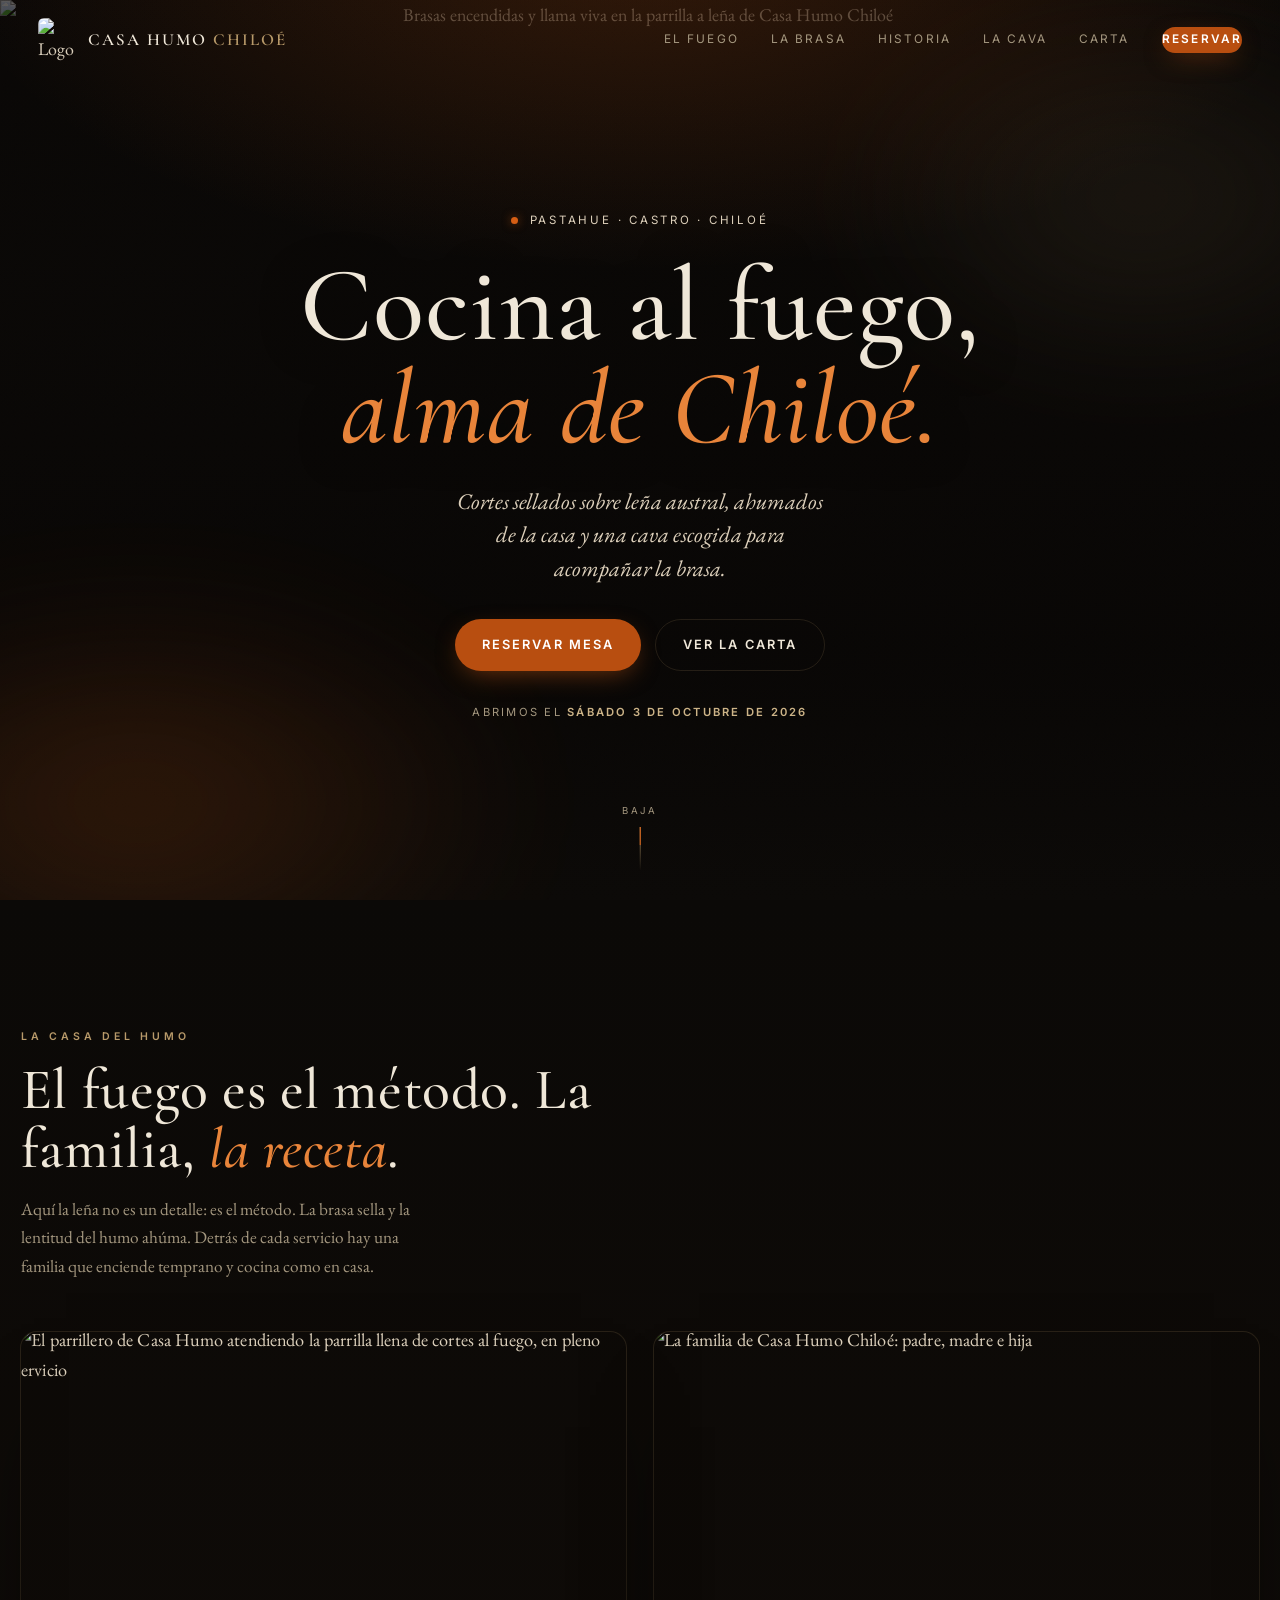
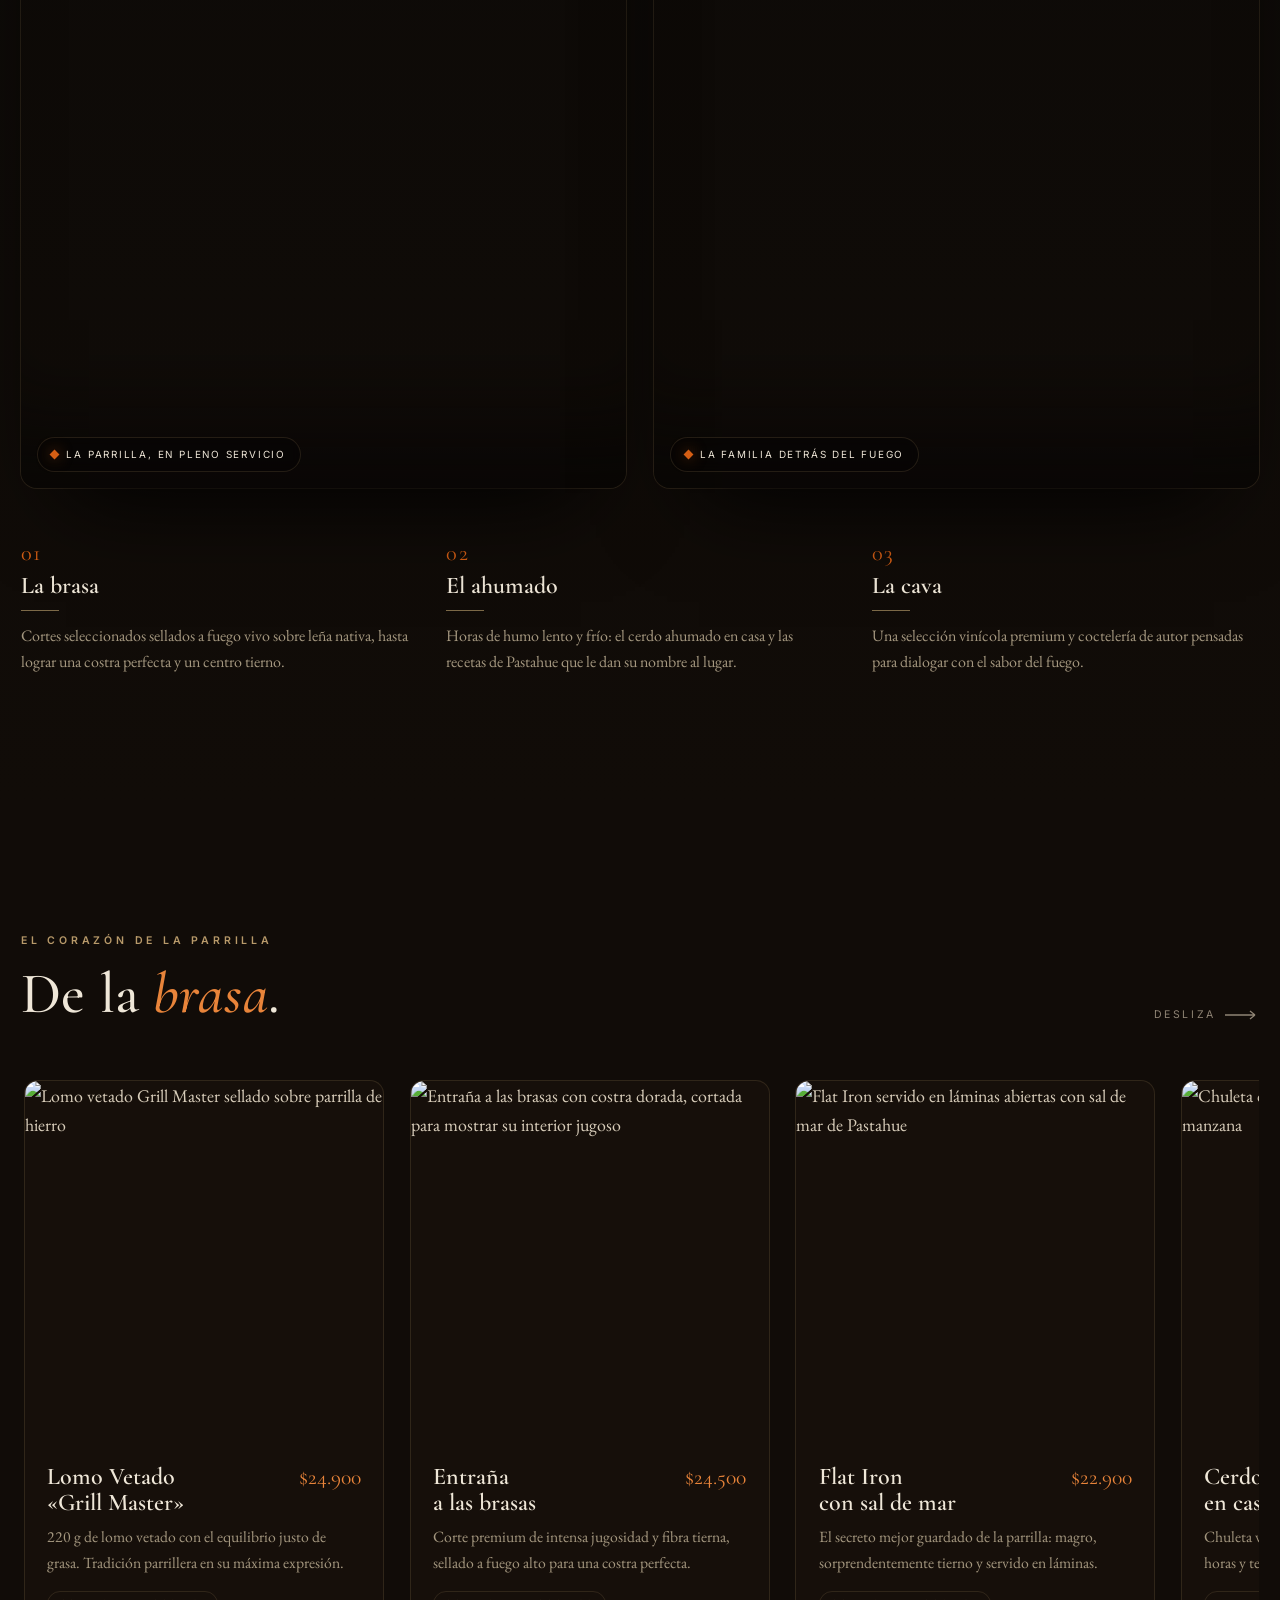
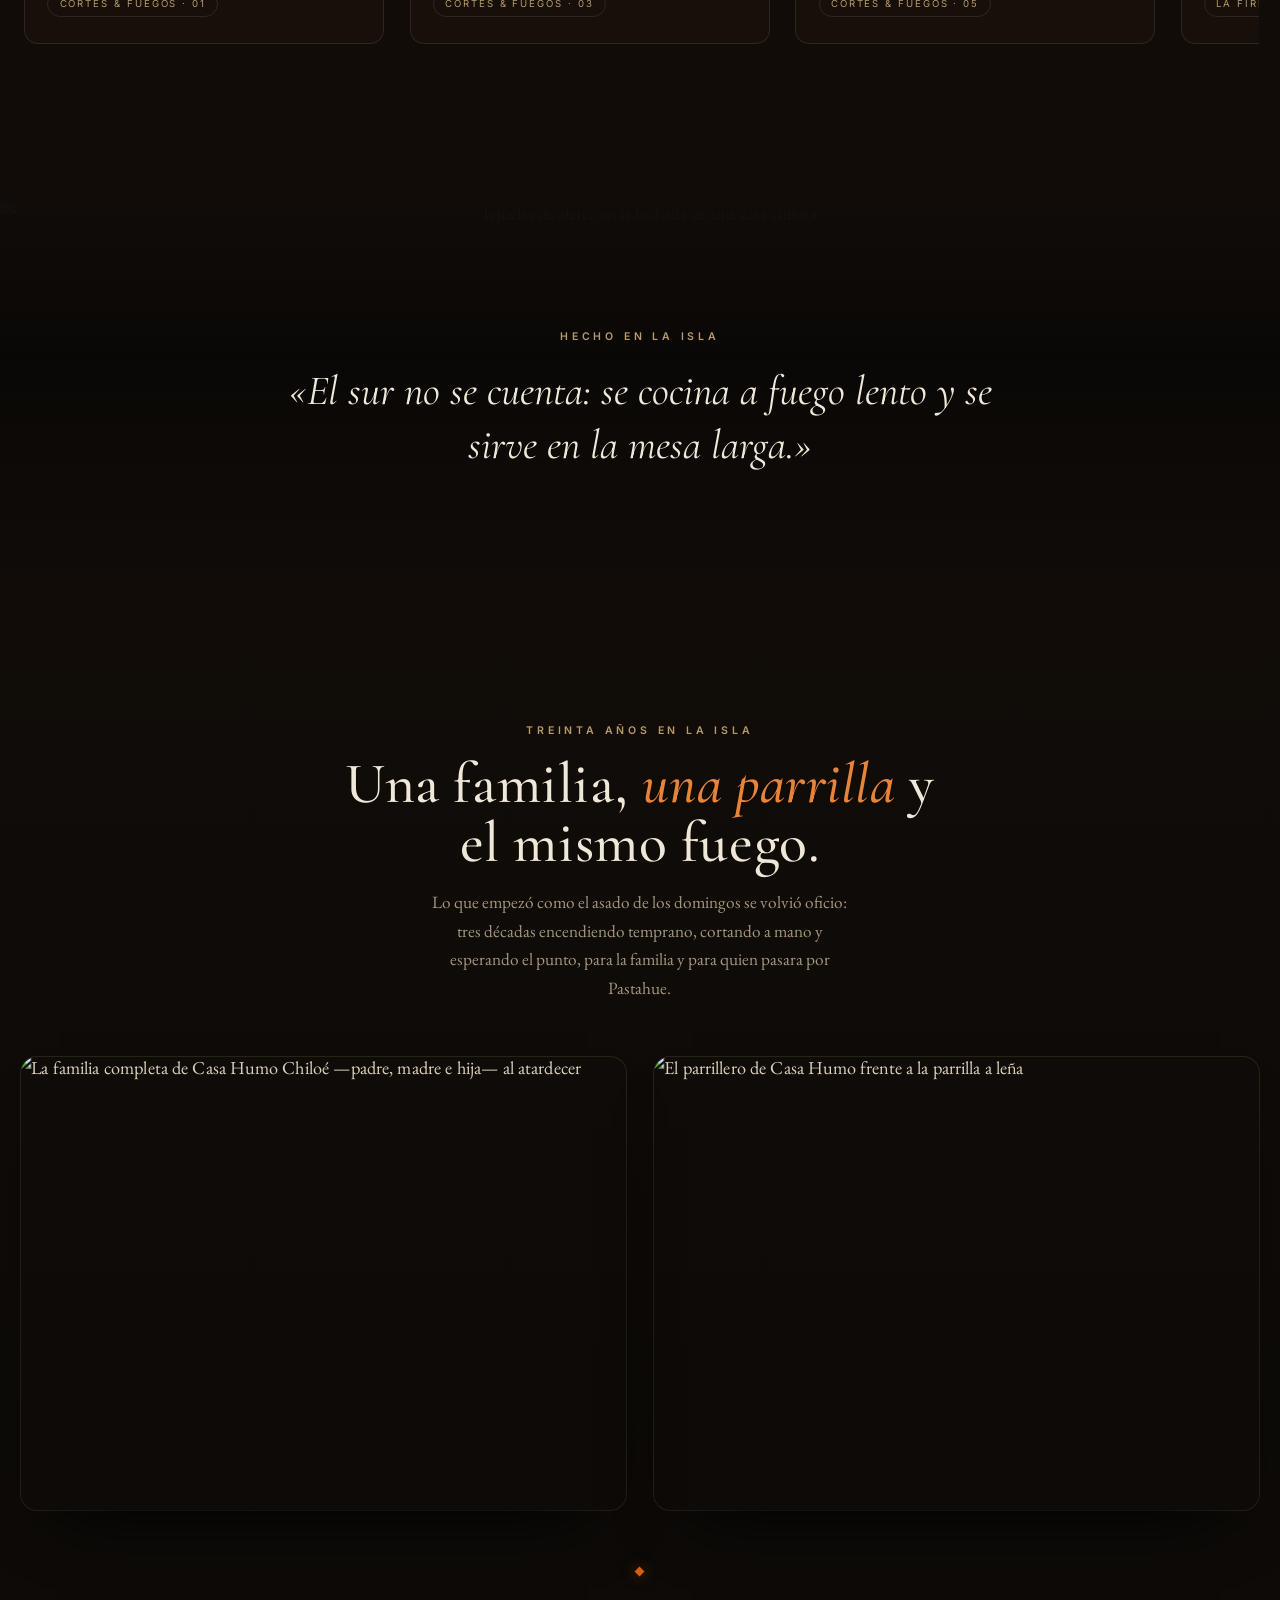
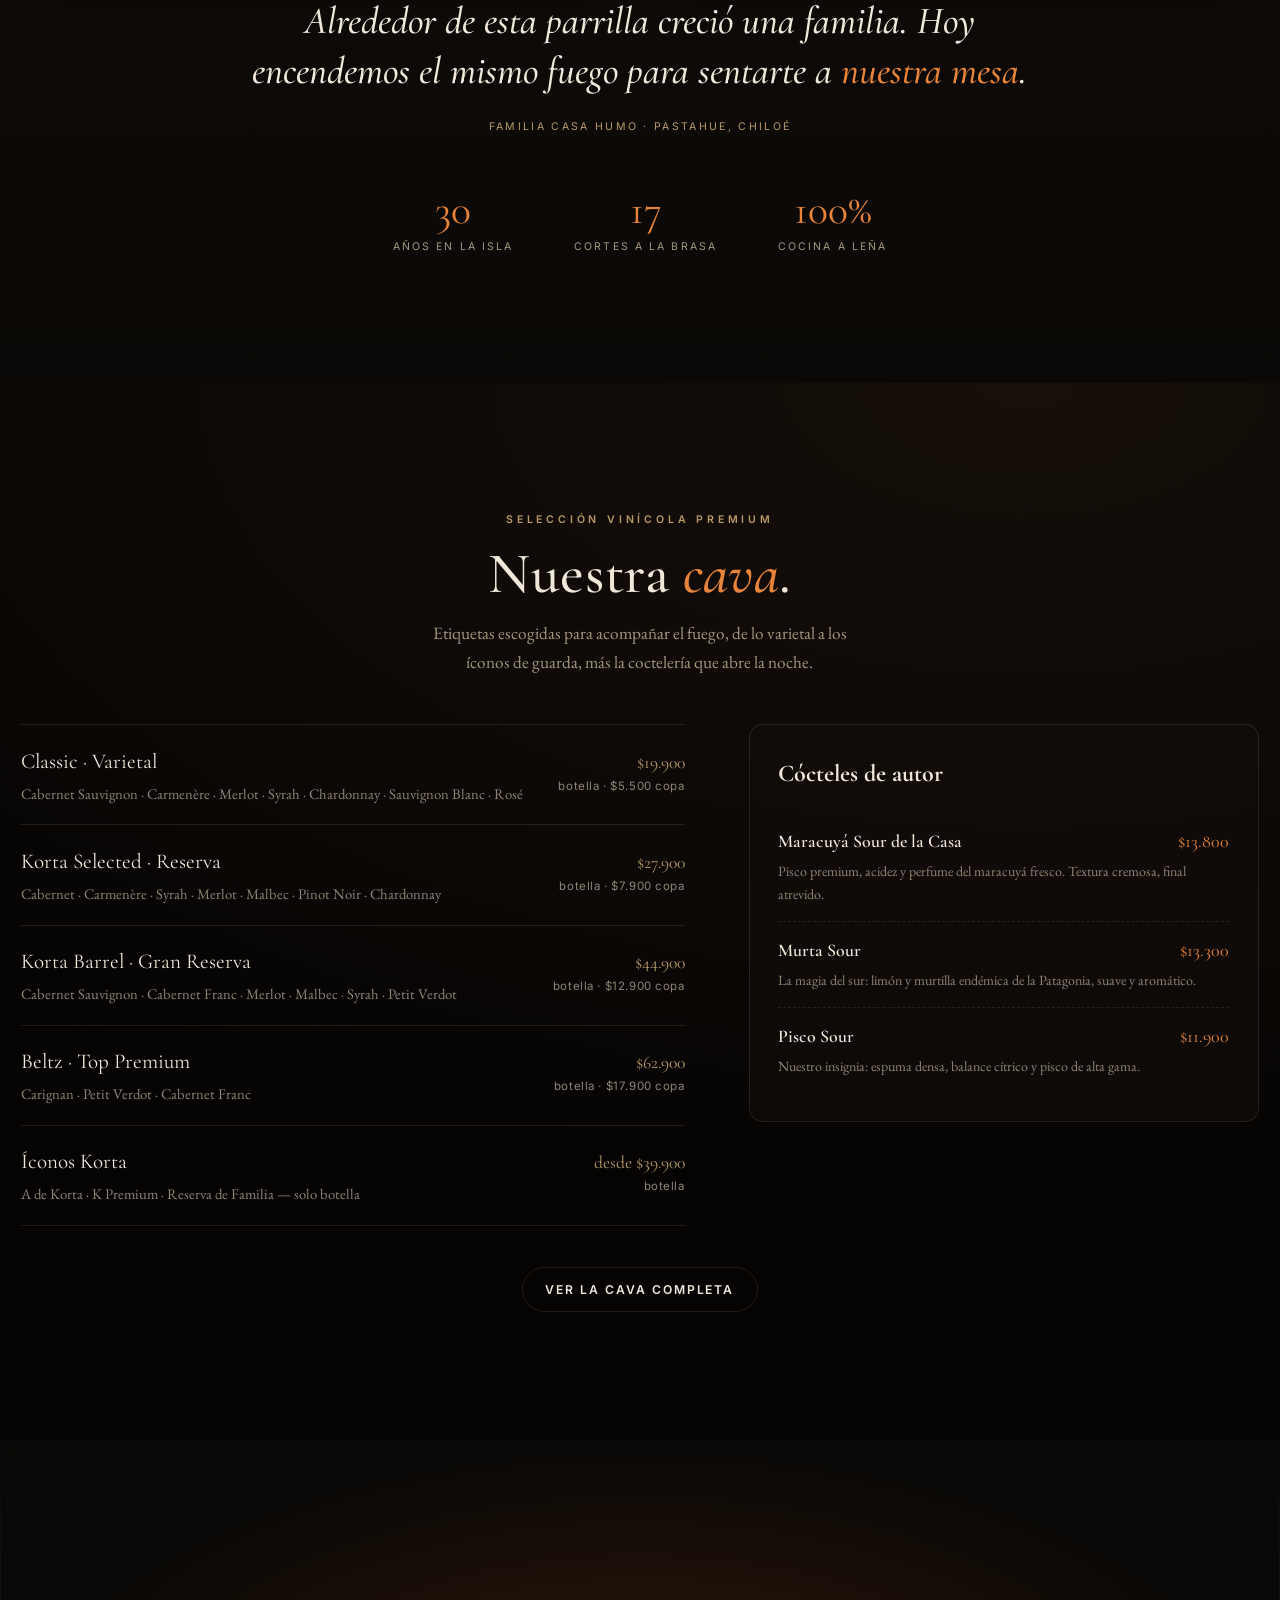
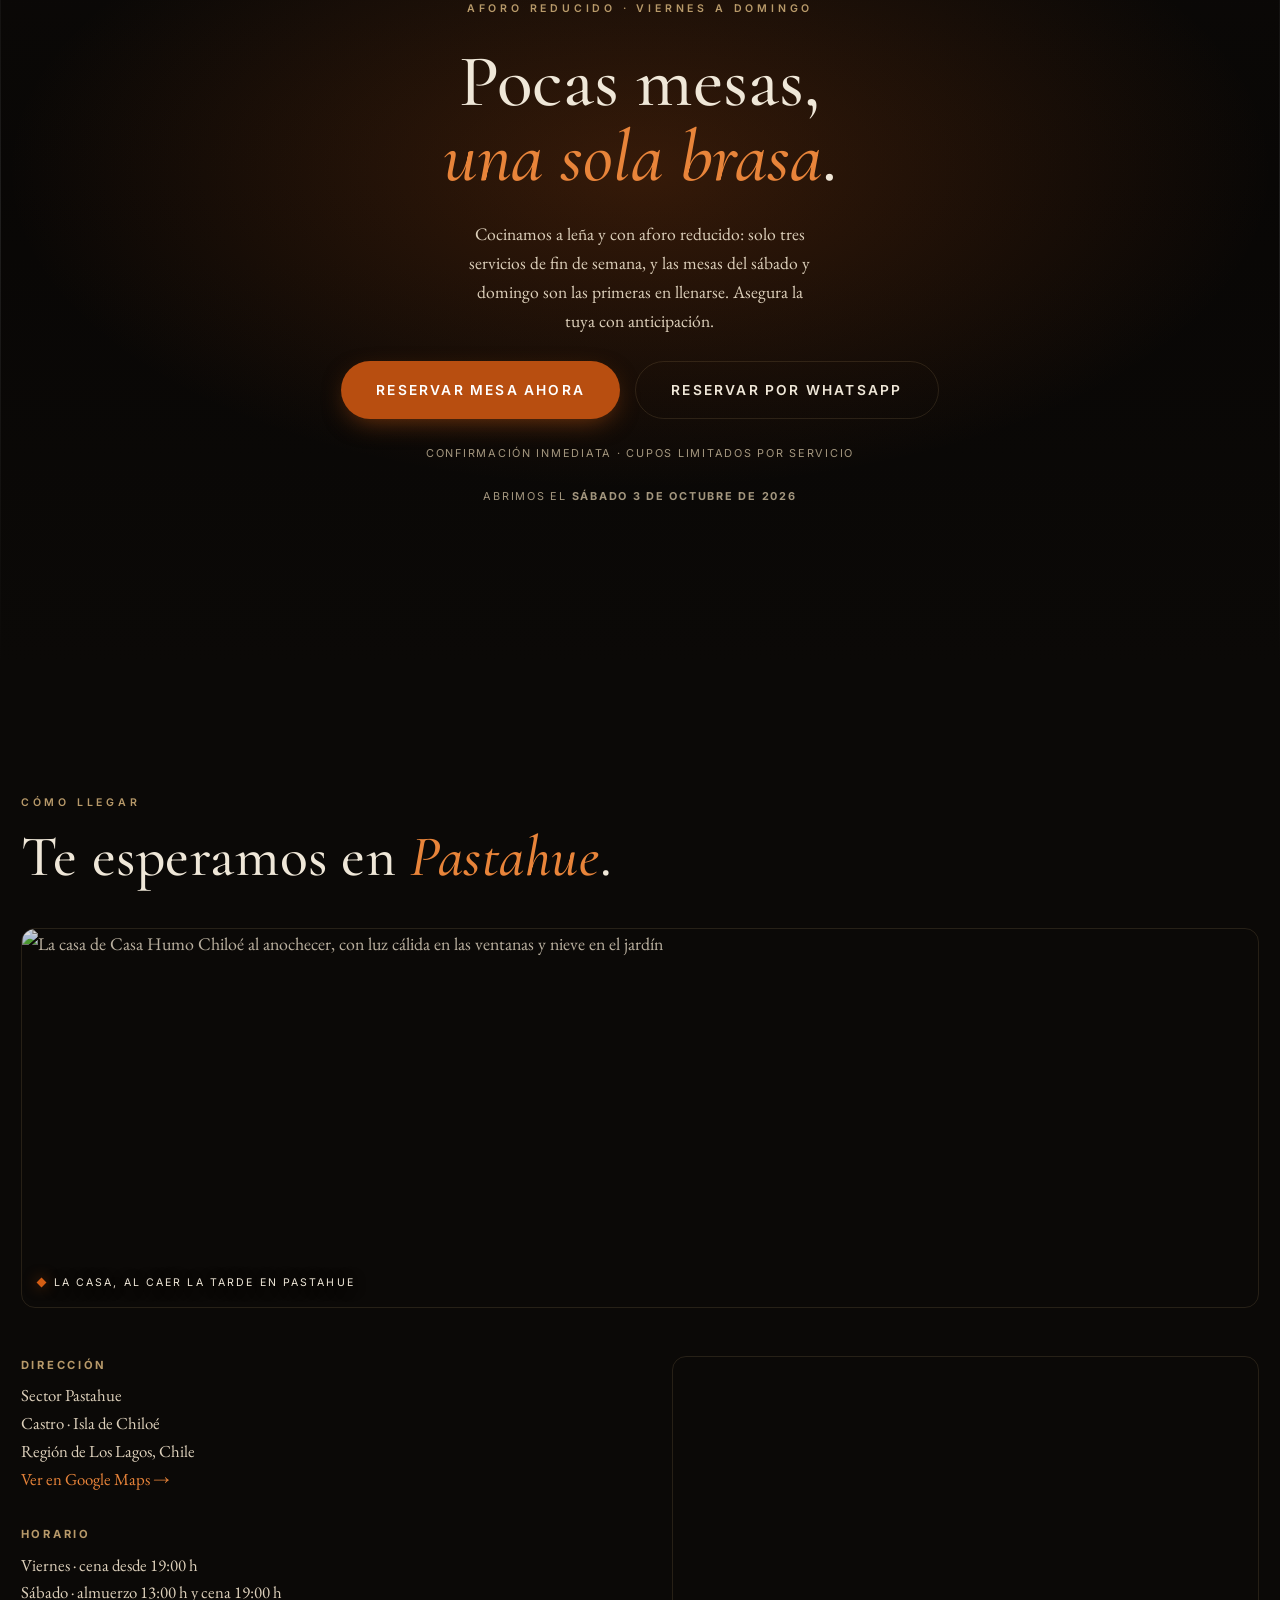
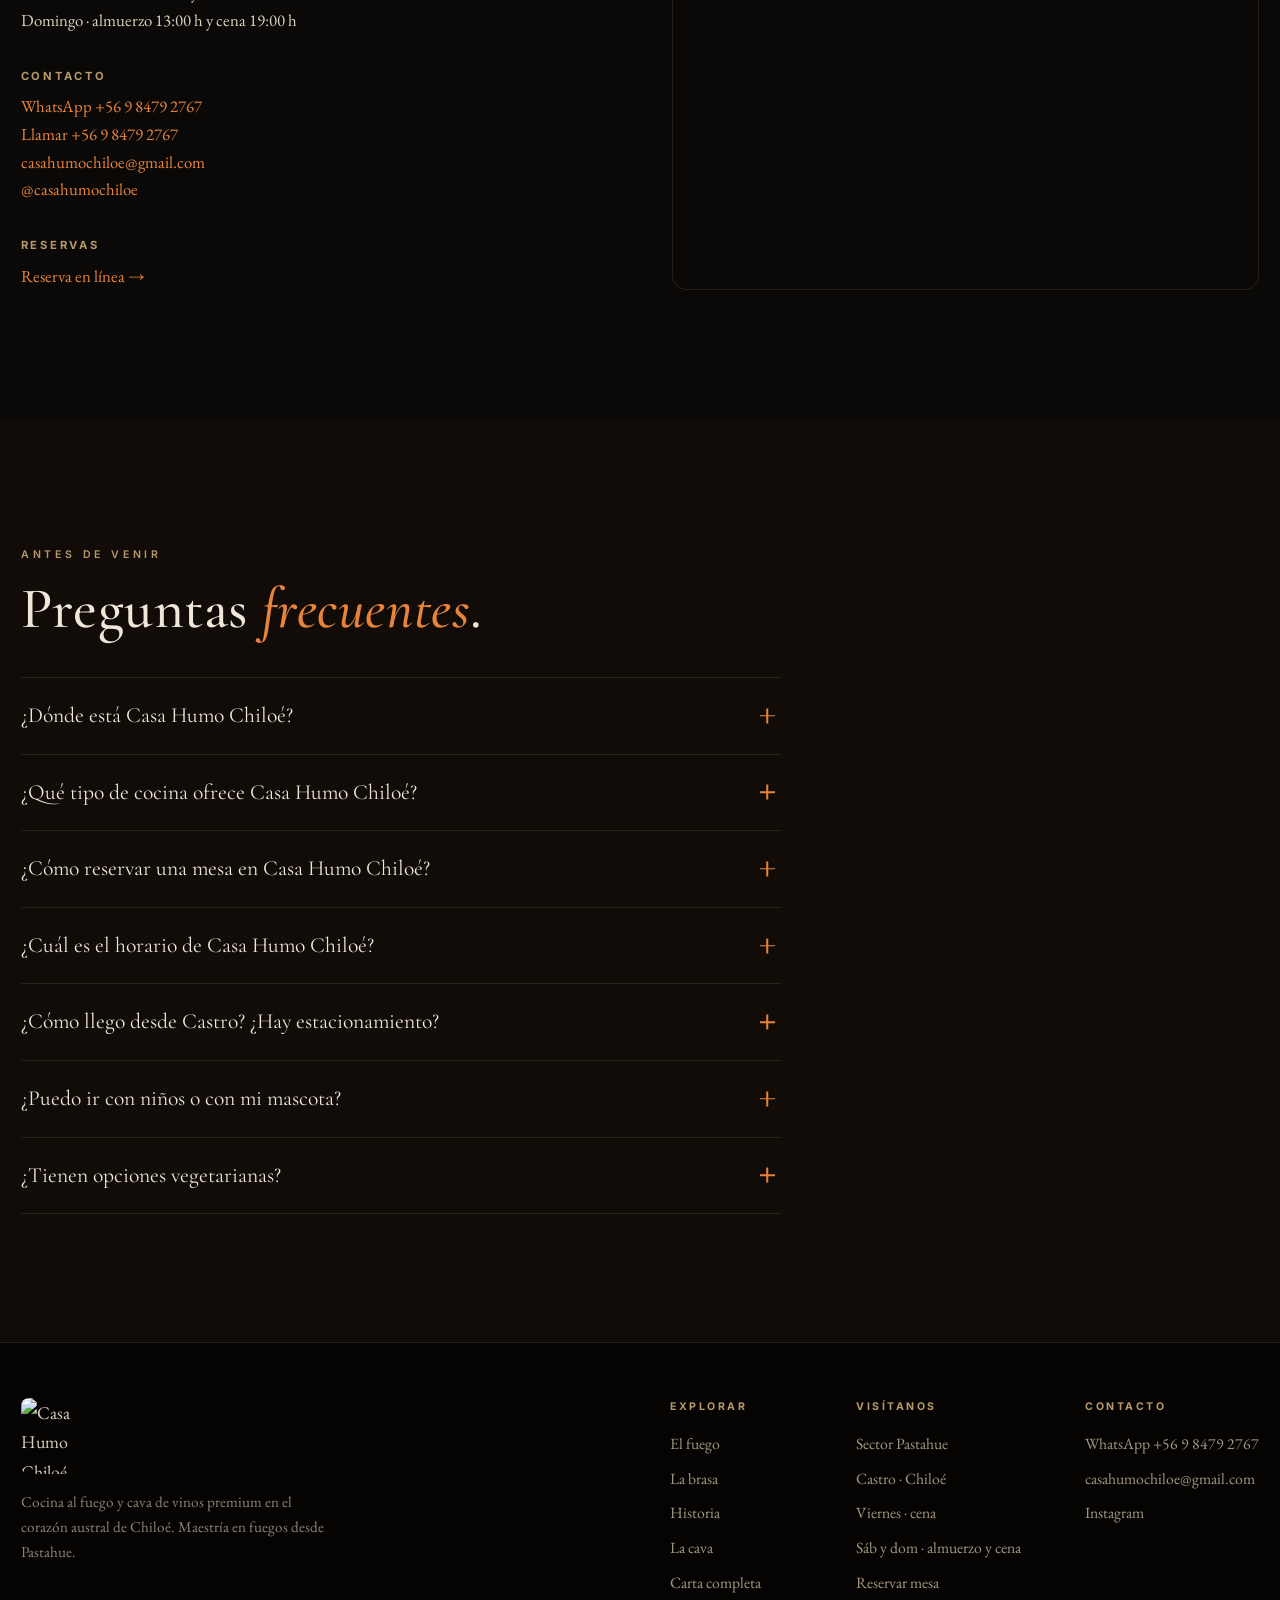
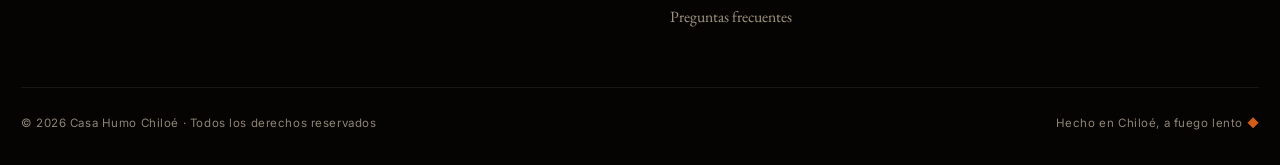
==== index.html @ 528f4d6a "Add files via upload" ====
<!DOCTYPE html>
<html lang="es">
<head>
<meta charset="UTF-8">
<meta name="viewport" content="width=device-width, initial-scale=1.0, viewport-fit=cover">
<meta name="theme-color" content="#0b0907">

<!-- ===================== SEO ===================== -->
<title>Casa Humo Chiloé · Parrilla al fuego y cava de vinos premium en Castro</title>
<meta name="description" content="Casa Humo Chiloé — cocina al fuego, cortes sellados sobre leña austral, ahumados de la casa y una cava de vinos premium. Pastahue, Castro, Chiloé. Reserva tu mesa.">
<meta name="keywords" content="restaurant Chiloé, parrilla Castro, restaurante Castro Chiloé, cocina al fuego, carnes a la brasa, ahumados, vinos premium, Pastahue, Casa Humo, donde comer en Castro, mejor parrilla Chiloé">
<meta name="author" content="Casa Humo Chiloé">
<meta name="robots" content="index, follow, max-image-preview:large">
<meta name="geo.region" content="CL-LL">
<meta name="geo.placename" content="Castro, Chiloé, Región de Los Lagos">
<meta name="geo.position" content="-42.368767;-73.814298">
<meta name="ICBM" content="-42.368767, -73.814298">
<link rel="canonical" href="https://casahumochiloe.cl/">

<!-- Open Graph -->
<meta property="og:type" content="restaurant">
<meta property="og:site_name" content="Casa Humo Chiloé">
<meta property="og:title" content="Casa Humo Chiloé · Parrilla al fuego y cava premium">
<meta property="og:description" content="Cocina al fuego, cortes sobre leña austral y una cava de vinos premium en el corazón de Chiloé. Reserva tu mesa.">
<meta property="og:image" content="https://casahumochiloe.cl/assets/img/og-image.jpg">
<meta property="og:image:width" content="1200">
<meta property="og:image:height" content="630">
<meta property="og:url" content="https://casahumochiloe.cl/">
<meta property="og:locale" content="es_CL">

<!-- Twitter -->
<meta name="twitter:card" content="summary_large_image">
<meta name="twitter:title" content="Casa Humo Chiloé · Parrilla al fuego y cava premium">
<meta name="twitter:description" content="Cocina al fuego, cortes sobre leña austral y cava de vinos premium en Castro, Chiloé.">
<meta name="twitter:image" content="https://casahumochiloe.cl/assets/img/og-image.jpg">

<!-- Icons -->
<link rel="icon" type="image/png" href="assets/img/favicon.png?v=20260721">
<link rel="apple-touch-icon" href="assets/img/apple-touch-icon.png?v=20260721">
<link rel="manifest" href="site.webmanifest">

<!-- Fonts -->
<link rel="preconnect" href="https://fonts.googleapis.com">
<link rel="preconnect" href="https://fonts.gstatic.com" crossorigin>
<link href="https://fonts.googleapis.com/css2?family=Cormorant+Garamond:ital,wght@0,400;0,500;0,600;0,700;1,400;1,500;1,600&family=EB+Garamond:ital,wght@0,400;0,500;1,400&family=Inter:wght@400;500;600&display=swap" rel="stylesheet">

<link rel="stylesheet" href="styles.css?v=20260722">

<!-- ===================== JSON-LD: Restaurant (Google Maps / IA) ===================== -->
<script type="application/ld+json">
{
  "@context": "https://schema.org",
  "@type": "Restaurant",
  "name": "Casa Humo Chiloé",
  "description": "Restaurante de cocina al fuego en Chiloé: cortes premium sellados sobre leña austral, ahumados de la casa, mariscos de la isla y una cava de vinos premium.",
  "url": "https://casahumochiloe.cl/",
  "image": "https://casahumochiloe.cl/assets/img/og-image.jpg",
  "logo": "https://casahumochiloe.cl/assets/img/logo.webp",
  "servesCuisine": ["Parrilla", "Cocina al fuego", "Chilena", "Ahumados", "Mariscos", "Cocina austral"],
  "priceRange": "$$",
  "acceptsReservations": "https://script.google.com/macros/s/AKfycbxfyXHNaGl8e5pW71JRiO-z7sEqW3CfVbxzVckvH-xO8jqyY6tiCaftxIrY5ZErXjqlZg/exec",
  "menu": "https://casahumochiloe.cl/carta.html",
  "email": "casahumochiloe@gmail.com",
  "telephone": "+56984792767",
  "address": {
    "@type": "PostalAddress",
    "streetAddress": "Sector Pastahue",
    "addressLocality": "Castro",
    "addressRegion": "Región de Los Lagos",
    "postalCode": "5700000",
    "addressCountry": "CL"
  },
  "geo": {
    "@type": "GeoCoordinates",
    "latitude": -42.368767,
    "longitude": -73.814298
  },
  "hasMap": "https://maps.app.goo.gl/z6fz6emvUhHXjDRn6",
  "areaServed": "Chiloé, Región de Los Lagos, Chile",
  "openingHoursSpecification": [
    { "@type": "OpeningHoursSpecification", "dayOfWeek": "Friday", "opens": "19:00", "closes": "23:30" },
    { "@type": "OpeningHoursSpecification", "dayOfWeek": "Saturday", "opens": "13:00", "closes": "16:30" },
    { "@type": "OpeningHoursSpecification", "dayOfWeek": "Saturday", "opens": "19:00", "closes": "23:30" },
    { "@type": "OpeningHoursSpecification", "dayOfWeek": "Sunday", "opens": "13:00", "closes": "16:30" },
    { "@type": "OpeningHoursSpecification", "dayOfWeek": "Sunday", "opens": "19:00", "closes": "23:30" }
  ],
  "sameAs": [
    "https://www.instagram.com/casahumochiloe"
  ]
}
</script>

<!-- JSON-LD: FAQ (motores de IA / rich results) -->
<script type="application/ld+json">
{
  "@context": "https://schema.org",
  "@type": "FAQPage",
  "mainEntity": [
    {
      "@type": "Question",
      "name": "¿Dónde está Casa Humo Chiloé?",
      "acceptedAnswer": { "@type": "Answer", "text": "Casa Humo se encuentra en el sector de Pastahue, comuna de Castro, isla de Chiloé, Región de Los Lagos, Chile." }
    },
    {
      "@type": "Question",
      "name": "¿Qué tipo de cocina ofrece Casa Humo Chiloé?",
      "acceptedAnswer": { "@type": "Answer", "text": "Cocina al fuego: cortes de carne sellados sobre leña austral, ahumados hechos en casa, mariscos de la isla y una cava de vinos premium con coctelería de autor." }
    },
    {
      "@type": "Question",
      "name": "¿Cómo reservar una mesa en Casa Humo Chiloé?",
      "acceptedAnswer": { "@type": "Answer", "text": "Puedes reservar en línea a través del sistema de reservas del sitio web, o por WhatsApp al +56 9 8479 2767. Seleccionas fecha, horario y cantidad de personas y recibes la confirmación de inmediato. El aforo es reducido, por lo que los fines de semana conviene reservar con anticipación." }
    },
    {
      "@type": "Question",
      "name": "¿Cuál es el horario de Casa Humo Chiloé?",
      "acceptedAnswer": { "@type": "Answer", "text": "Viernes solo cena, desde las 19:00 h. Sábado y domingo, almuerzo desde las 13:00 h y cena desde las 19:00 h." }
    },
    {
      "@type": "Question",
      "name": "¿Cómo llego desde Castro? ¿Hay estacionamiento?",
      "acceptedAnswer": { "@type": "Answer", "text": "Se llega en auto desde Castro, a unos 20 km, por el camino al sector de Pastahue. Casa Humo cuenta con estacionamiento propio, gratuito y con espacio suficiente: no es necesario reservarlo." }
    },
    {
      "@type": "Question",
      "name": "¿Puedo ir con niños o con mi mascota?",
      "acceptedAnswer": { "@type": "Answer", "text": "Sí. Casa Humo es un lugar familiar: los niños son bienvenidos y las mascotas también." }
    },
    {
      "@type": "Question",
      "name": "¿Tienen opciones vegetarianas?",
      "acceptedAnswer": { "@type": "Answer", "text": "No hay platos vegetarianos en la carta: Casa Humo es una parrilla y el fuego es el centro de la propuesta. Varios platos se pueden adaptar al gusto —entradas, guarniciones y ensaladas—; conviene avisar al reservar o escribir por WhatsApp antes de la visita." }
    }
  ]
}
</script>
</head>
<body>
<a class="skip-link" href="#top">Saltar al contenido</a>

<!-- ===================== SPLASH ===================== -->
<div class="splash" data-splash aria-hidden="true">
  <img width="491" height="587" fetchpriority="high" decoding="async" class="splash-logo" src="assets/img/logo.webp" alt="">
  <div class="splash-flame"><span></span></div>
</div>

<!-- ===================== NAV ===================== -->
<header class="nav" data-nav>
  <a class="nav-brand" href="#top" aria-label="Casa Humo Chiloé — inicio">
    <img decoding="async" width="38" height="45" src="assets/img/logo.webp" alt="Logo Casa Humo Chiloé">
    <b>Casa Humo <span>Chiloé</span></b>
  </a>
  <nav class="nav-links" data-menu aria-label="Navegación principal">
    <a href="#fuego">El fuego</a>
    <a href="#brasa">La brasa</a>
    <a href="#historia">Historia</a>
    <a href="#cava">La cava</a>
    <a href="carta.html">Carta</a>
    <a class="btn btn-primary" href="https://script.google.com/macros/s/AKfycbxfyXHNaGl8e5pW71JRiO-z7sEqW3CfVbxzVckvH-xO8jqyY6tiCaftxIrY5ZErXjqlZg/exec" target="_blank" rel="noopener">Reservar</a>
  </nav>
  <button class="nav-toggle" data-toggle aria-label="Abrir menú" aria-expanded="false">
    <svg viewBox="0 0 24 24" fill="none" stroke="currentColor" stroke-width="1.5"><path d="M3 6h18M3 12h18M3 18h18"/></svg>
  </button>
</header>

<main id="top">

<!-- ===================== HERO ===================== -->
<section class="hero">
  <!-- Hero = el fuego, no la casa. La imagen del LCP nunca va en lazy. -->
  <div class="hero-bg"><img decoding="async" fetchpriority="high" width="1800" height="1005" src="assets/img/brasas.webp" alt="Brasas encendidas y llama viva en la parrilla a leña de Casa Humo Chiloé"></div>
  <div class="hero-tint"></div>
  <div class="hero-mesh"></div>
  <div class="hero-grain"></div>
  <div class="hero-inner">
    <div class="hero-meta reveal"><span class="dot"></span><span>Pastahue · Castro · Chiloé</span></div>
    <h1 class="hero-title reveal d1">Cocina al fuego,<br><em>alma de Chiloé.</em></h1>
    <p class="hero-sub reveal d2">Cortes sellados sobre leña austral, ahumados de la casa y una cava escogida para acompañar la brasa.</p>
    <div class="hero-actions reveal d3">
      <a class="btn btn-primary" href="https://script.google.com/macros/s/AKfycbxfyXHNaGl8e5pW71JRiO-z7sEqW3CfVbxzVckvH-xO8jqyY6tiCaftxIrY5ZErXjqlZg/exec" target="_blank" rel="noopener">Reservar mesa</a>
      <a class="btn btn-ghost" href="carta.html">Ver la carta</a>
    </div>
    <p class="hero-open reveal d4">Abrimos el <strong>sábado 3 de octubre de 2026</strong></p>
  </div>
  <div class="hero-scroll" aria-hidden="true"><span>Baja</span><span class="bar"></span></div>
</section>

<!-- ===================== CONCEPT — El fuego ===================== -->
<section class="concept section-pad" id="fuego">
  <div class="wrap">
    <div class="sec-head reveal">
      <span class="kicker">La casa del humo</span>
      <h2 class="sec-title">El fuego es el método. La familia, <em>la receta</em>.</h2>
      <p class="sec-lead">Aquí la leña no es un detalle: es el método. La brasa sella y la lentitud del humo ahúma. Detrás de cada servicio hay una familia que enciende temprano y cocina como en casa.</p>
    </div>

    <div class="concept-duo">
      <figure class="concept-photo reveal d1">
        <img width="1200" height="1500" loading="lazy" decoding="async" src="assets/img/parrilla-servicio.webp" alt="El parrillero de Casa Humo atendiendo la parrilla llena de cortes al fuego, en pleno servicio">
        <figcaption><span class="ember-diamond"></span> La parrilla, en pleno servicio</figcaption>
      </figure>
      <figure class="concept-photo reveal d2">
        <img width="1100" height="1375" loading="lazy" decoding="async" src="assets/img/familia-completa.webp" alt="La familia de Casa Humo Chiloé: padre, madre e hija">
        <figcaption><span class="ember-diamond"></span> La familia detrás del fuego</figcaption>
      </figure>
    </div>

    <div class="pillars">
      <div class="pillar reveal">
        <span class="num">01</span>
        <h3>La brasa</h3>
        <div class="bar"></div>
        <p>Cortes seleccionados sellados a fuego vivo sobre leña nativa, hasta lograr una costra perfecta y un centro tierno.</p>
      </div>
      <div class="pillar reveal d1">
        <span class="num">02</span>
        <h3>El ahumado</h3>
        <div class="bar"></div>
        <p>Horas de humo lento y frío: el cerdo ahumado en casa y las recetas de Pastahue que le dan su nombre al lugar.</p>
      </div>
      <div class="pillar reveal d2">
        <span class="num">03</span>
        <h3>La cava</h3>
        <div class="bar"></div>
        <p>Una selección vinícola premium y coctelería de autor pensadas para dialogar con el sabor del fuego.</p>
      </div>
    </div>
  </div>
</section>

<!-- ===================== SHOWCASE — De la brasa ===================== -->
<section class="showcase section-pad" id="brasa">
  <div class="wrap">
    <div class="showcase-head reveal">
      <div class="sec-head">
        <span class="kicker">El corazón de la parrilla</span>
        <h2 class="sec-title">De la <em>brasa</em>.</h2>
      </div>
      <span class="hint" aria-hidden="true">
        Desliza
        <svg viewBox="0 0 34 12" fill="none" stroke="currentColor" stroke-width="1.3"><path d="M0 6h30m0 0l-5-4m5 4l-5 4"/></svg>
      </span>
    </div>
  </div>

  <div class="pin-wrap" data-pin>
    <div class="wrap"><div class="track" data-track>

      <article class="dish" data-tilt>
        <div class="dish-img"><img width="1100" height="1100" src="assets/img/lomo-vetado.webp" alt="Lomo vetado Grill Master sellado sobre parrilla de hierro" loading="lazy"><div class="dish-halo"></div></div>
        <div class="dish-body">
          <div class="dish-top"><h3>Lomo Vetado<br>«Grill Master»</h3><span class="price">$24.900</span></div>
          <p>220 g de lomo vetado con el equilibrio justo de grasa. Tradición parrillera en su máxima expresión.</p>
          <span class="tag">Cortes & fuegos · 01</span>
        </div>
      </article>

      <article class="dish" data-tilt>
        <div class="dish-img"><img width="1100" height="1100" src="assets/img/entrana.webp" alt="Entraña a las brasas con costra dorada, cortada para mostrar su interior jugoso" loading="lazy"><div class="dish-halo"></div></div>
        <div class="dish-body">
          <div class="dish-top"><h3>Entraña<br>a las brasas</h3><span class="price">$24.500</span></div>
          <p>Corte premium de intensa jugosidad y fibra tierna, sellado a fuego alto para una costra perfecta.</p>
          <span class="tag">Cortes & fuegos · 03</span>
        </div>
      </article>

      <article class="dish" data-tilt>
        <div class="dish-img"><img width="1100" height="1100" src="assets/img/flat-iron.webp" alt="Flat Iron servido en láminas abiertas con sal de mar de Pastahue" loading="lazy"><div class="dish-halo"></div></div>
        <div class="dish-body">
          <div class="dish-top"><h3>Flat Iron<br>con sal de mar</h3><span class="price">$22.900</span></div>
          <p>El secreto mejor guardado de la parrilla: magro, sorprendentemente tierno y servido en láminas.</p>
          <span class="tag">Cortes & fuegos · 05</span>
        </div>
      </article>

      <article class="dish" data-tilt>
        <div class="dish-img"><img width="1100" height="1100" src="assets/img/cerdo-ahumado.webp" alt="Chuleta de cerdo ahumada en casa con puré de manzana" loading="lazy"><div class="dish-halo"></div></div>
        <div class="dish-body">
          <div class="dish-top"><h3>Cerdo ahumado<br>en casa</h3><span class="price">$14.900</span></div>
          <p>Chuleta vetada ahumada artesanalmente por largas horas y terminada al grill, con puré de manzana.</p>
          <span class="tag">La firma de la casa</span>
        </div>
      </article>

      <article class="dish" data-tilt>
        <div class="dish-img"><img width="1100" height="1100" src="assets/img/chancho-piedra.webp" alt="Chancho en piedra con sopaipillas caseras" loading="lazy"><div class="dish-halo"></div></div>
        <div class="dish-body">
          <div class="dish-top"><h3>Chancho en piedra<br>con sopaipillas</h3><span class="price">$6.900</span></div>
          <p>Molienda tradicional en piedra volcánica con sopaipillas caseras fritas al momento.</p>
          <span class="tag">Para comenzar</span>
        </div>
      </article>

      <article class="dish feature" data-tilt>
        <div class="dish-body" style="padding-top:2rem;">
          <span class="kicker">Especial para compartir</span>
          <div class="dish-top" style="margin-top:1rem;"><h3>Tomahawk<br>para dos ★</h3><span class="price">$52.800</span></div>
          <p>El corte espectáculo: costilla entera con mango de hueso, asada sobre leña para compartir. Reserva anticipada.</p>
          <span class="tag">$26.400 por comensal, con guarnición</span>
        </div>
      </article>

      <a class="dish-cta" href="carta.html">
        <img width="1800" height="1005" loading="lazy" decoding="async" src="assets/img/brasas.webp" alt="">
        <div class="inner">
          <span class="kicker">17 cortes · entradas · postres</span>
          <h3>La carta completa</h3>
          <p>Toda la parrilla, la cava y la coctelería de la casa &rarr;</p>
        </div>
      </a>

    </div></div>
  </div>
</section>

<!-- ===================== BAND ===================== -->
<section class="band">
  <img width="1800" height="1005" loading="lazy" decoding="async" src="assets/img/tejuelas.webp" alt="Tejuelas de alerce en la fachada de una casa chilota">
  <div class="band-tint"></div>
  <div class="band-inner reveal">
    <span class="kicker">Hecho en la isla</span>
    <p>«El sur no se cuenta: se cocina a fuego lento y se sirve en la mesa larga.»</p>
  </div>
</section>

<!-- ===================== HISTORIA ===================== -->
<section class="historia section-pad" id="historia">
  <div class="wrap">
    <div class="sec-head center historia-head reveal">
      <span class="kicker">Treinta años en la isla</span>
      <h2 class="sec-title">Una familia, <em>una parrilla</em> y el mismo fuego.</h2>
      <p class="sec-lead">Lo que empezó como el asado de los domingos se volvió oficio: tres décadas encendiendo temprano, cortando a mano y esperando el punto, para la familia y para quien pasara por Pastahue.</p>
    </div>

    <div class="historia-duo reveal d1">
      <figure class="hm-photo"><img width="1200" height="899" loading="lazy" decoding="async" src="assets/img/familia-completa-2-43.webp" alt="La familia completa de Casa Humo Chiloé —padre, madre e hija— al atardecer"></figure>
      <figure class="hm-photo"><img width="1200" height="900" loading="lazy" decoding="async" src="assets/img/parrillero-43.webp" alt="El parrillero de Casa Humo frente a la parrilla a leña"></figure>
    </div>

    <blockquote class="historia-quote reveal d1">
      <span class="ember-diamond"></span>
      <p>Alrededor de esta parrilla creció una familia. Hoy encendemos el mismo fuego para sentarte a <em>nuestra mesa</em>.</p>
      <cite>Familia Casa Humo · Pastahue, Chiloé</cite>
    </blockquote>

    <div class="stats reveal d2">
      <div class="stat"><div class="n" data-count="30" data-suffix="">30</div><div class="l">Años en la isla</div></div>
      <div class="stat"><div class="n" data-count="17" data-suffix="">17</div><div class="l">Cortes a la brasa</div></div>
      <div class="stat"><div class="n" data-count="100" data-suffix="%">100%</div><div class="l">Cocina a leña</div></div>
    </div>
  </div>
</section>

<!-- ===================== CAVA ===================== -->
<section class="cava section-pad" id="cava">
  <div class="wrap">
    <div class="sec-head center reveal">
      <span class="kicker">Selección vinícola premium</span>
      <h2 class="sec-title">Nuestra <em>cava</em>.</h2>
      <p class="sec-lead">Etiquetas escogidas para acompañar el fuego, de lo varietal a los íconos de guarda, más la coctelería que abre la noche.</p>
    </div>

    <div class="cava-grid">
      <div class="cava-list reveal d1">
        <div class="cava-row">
          <div><div class="name">Classic · Varietal</div><div class="vars">Cabernet Sauvignon · Carmenère · Merlot · Syrah · Chardonnay · Sauvignon Blanc · Rosé</div></div>
          <div class="pr">$19.900<small>botella · $5.500 copa</small></div>
        </div>
        <div class="cava-row">
          <div><div class="name">Korta Selected · Reserva</div><div class="vars">Cabernet · Carmenère · Syrah · Merlot · Malbec · Pinot Noir · Chardonnay</div></div>
          <div class="pr">$27.900<small>botella · $7.900 copa</small></div>
        </div>
        <div class="cava-row">
          <div><div class="name">Korta Barrel · Gran Reserva</div><div class="vars">Cabernet Sauvignon · Cabernet Franc · Merlot · Malbec · Syrah · Petit Verdot</div></div>
          <div class="pr">$44.900<small>botella · $12.900 copa</small></div>
        </div>
        <div class="cava-row">
          <div><div class="name">Beltz · Top Premium</div><div class="vars">Carignan · Petit Verdot · Cabernet Franc</div></div>
          <div class="pr">$62.900<small>botella · $17.900 copa</small></div>
        </div>
        <div class="cava-row">
          <div><div class="name">Íconos Korta</div><div class="vars">A de Korta · K Premium · Reserva de Familia — solo botella</div></div>
          <div class="pr">desde $39.900<small>botella</small></div>
        </div>
      </div>

      <aside class="cava-side reveal d2">
        <h3>Cócteles de autor</h3>
        <div class="cava-cocktail">
          <div class="t"><b>Maracuyá Sour de la Casa</b><span>$13.800</span></div>
          <p>Pisco premium, acidez y perfume del maracuyá fresco. Textura cremosa, final atrevido.</p>
        </div>
        <div class="cava-cocktail">
          <div class="t"><b>Murta Sour</b><span>$13.300</span></div>
          <p>La magia del sur: limón y murtilla endémica de la Patagonia, suave y aromático.</p>
        </div>
        <div class="cava-cocktail">
          <div class="t"><b>Pisco Sour</b><span>$11.900</span></div>
          <p>Nuestro insignia: espuma densa, balance cítrico y pisco de alta gama.</p>
        </div>
      </aside>
    </div>
    <div class="mt-cta reveal">
      <a class="btn btn-ghost" href="carta.html">Ver la cava completa</a>
    </div>
  </div>
</section>

<!-- ===================== RESERVAR ===================== -->
<section class="reservar section-pad" id="reservar">
  <img width="1800" height="1005" loading="lazy" decoding="async" class="bg" src="assets/img/brasas.webp" alt="">
  <div class="reservar-tint"></div>
  <div class="wrap reservar-inner">
    <span class="kicker reveal">Aforo reducido · Viernes a domingo</span>
    <h2 class="reveal d1">Pocas mesas, <em>una sola brasa</em>.</h2>
    <p class="reveal d2">Cocinamos a leña y con aforo reducido: solo tres servicios de fin de semana, y las mesas del sábado y domingo son las primeras en llenarse. Asegura la tuya con anticipación.</p>
    <div class="reservar-cta reveal d3">
      <a class="btn btn-primary" href="https://script.google.com/macros/s/AKfycbxfyXHNaGl8e5pW71JRiO-z7sEqW3CfVbxzVckvH-xO8jqyY6tiCaftxIrY5ZErXjqlZg/exec" target="_blank" rel="noopener">Reservar mesa ahora</a>
      <a class="btn btn-ghost" href="https://wa.me/56984792767?text=Hola%20Casa%20Humo%2C%20quisiera%20reservar%20una%20mesa" target="_blank" rel="noopener">Reservar por WhatsApp</a>
    </div>
    <span class="fineprint reveal d3">Confirmación inmediata · Cupos limitados por servicio</span>
    <span class="fineprint reveal d4">Abrimos el <strong>sábado 3 de octubre de 2026</strong></span>

    <!-- ⚠️ PENDIENTE ANTES DE PUBLICAR — datos de contacto del local.
         El sitio YA trae estos valores; verificar que sean los definitivos:
           · WhatsApp / teléfono: +56 9 8479 2767  (aparece en: enlace wa.me y tel: de esta sección,
             sección Ubicación, y en el bloque JSON-LD "telephone")
           · Correo: casahumochiloe@gmail.com  (JSON-LD "email" y llms.txt)
         Si cambia el número, reemplazarlo en TODOS esos lugares. -->

    <!-- ⚠️ PENDIENTE: la venta de vinos y coctelería requiere la patente de alcoholes
         regularizada. No promocionar la cava hasta entonces. -->
  </div>
</section>

<!-- ===================== INFO / UBICACIÓN ===================== -->
<section class="info section-pad" id="ubicacion">
  <div class="wrap">
    <div class="sec-head reveal">
      <span class="kicker">Cómo llegar</span>
      <h2 class="sec-title">Te esperamos en <em>Pastahue</em>.</h2>
    </div>

    <!-- El lugar físico. Salió del hero (que ahora abre con la brasa) pero no del
         sitio: aquí es donde de verdad corresponde, junto a cómo llegar. -->
    <figure class="info-photo reveal">
      <img loading="lazy" decoding="async" width="1280" height="960"
           src="assets/img/casa-noche.webp"
           alt="La casa de Casa Humo Chiloé al anochecer, con luz cálida en las ventanas y nieve en el jardín">
      <figcaption><span class="ember-diamond" aria-hidden="true"></span>La casa, al caer la tarde en Pastahue</figcaption>
    </figure>

    <div class="info-grid">
      <div class="reveal d1">
        <div class="info-block">
          <h3>Dirección</h3>
          <p>Sector Pastahue<br>Castro · Isla de Chiloé<br>Región de Los Lagos, Chile<br><a href="https://maps.app.goo.gl/z6fz6emvUhHXjDRn6" target="_blank" rel="noopener">Ver en Google Maps &rarr;</a></p>
        </div>
        <div class="info-block">
          <h3>Horario</h3>
          <p>Viernes · cena desde 19:00 h<br>Sábado · almuerzo 13:00 h y cena 19:00 h<br>Domingo · almuerzo 13:00 h y cena 19:00 h</p>
        </div>
        <div class="info-block">
          <h3>Contacto</h3>
          <p><a href="https://wa.me/56984792767?text=Hola%20Casa%20Humo%2C%20quisiera%20reservar%20una%20mesa" target="_blank" rel="noopener">WhatsApp +56 9 8479 2767</a><br><a href="tel:+56984792767">Llamar +56 9 8479 2767</a><br><a href="mailto:casahumochiloe@gmail.com">casahumochiloe@gmail.com</a><br><a href="https://www.instagram.com/casahumochiloe" target="_blank" rel="noopener">@casahumochiloe</a></p>
        </div>
        <div class="info-block">
          <h3>Reservas</h3>
          <p><a href="https://script.google.com/macros/s/AKfycbxfyXHNaGl8e5pW71JRiO-z7sEqW3CfVbxzVckvH-xO8jqyY6tiCaftxIrY5ZErXjqlZg/exec" target="_blank" rel="noopener">Reserva en línea &rarr;</a></p>
        </div>
      </div>
      <div class="info-map reveal d2">
        <iframe
          title="Ubicación de Casa Humo Chiloé"
          src="https://www.google.com/maps?q=-42.368767,-73.814298&hl=es&z=15&output=embed"
          loading="lazy" referrerpolicy="no-referrer-when-downgrade"></iframe>
      </div>
    </div>
  </div>
</section>

<!-- ===================== PREGUNTAS FRECUENTES =====================
     Estas 4 preguntas ya existían en el bloque JSON-LD FAQPage de <head>.
     Google exige que el contenido marcado como FAQPage sea VISIBLE en la
     página; tenerlo solo en los datos estructurados arriesga una acción
     manual. Los textos son idénticos a los del JSON-LD a propósito. -->
<section class="faq section-pad" id="preguntas" aria-labelledby="faq-title">
  <div class="wrap faq-wrap">
    <div class="sec-head reveal">
      <span class="kicker">Antes de venir</span>
      <h2 class="sec-title" id="faq-title">Preguntas <em>frecuentes</em>.</h2>
    </div>

    <div class="faq-list reveal d1">
      <details class="faq-item">
        <summary>¿Dónde está Casa Humo Chiloé?</summary>
        <p>Casa Humo se encuentra en el sector de Pastahue, comuna de Castro, isla de Chiloé, Región de Los Lagos, Chile.</p>
      </details>

      <details class="faq-item">
        <summary>¿Qué tipo de cocina ofrece Casa Humo Chiloé?</summary>
        <p>Cocina al fuego: cortes de carne sellados sobre leña austral, ahumados hechos en casa, mariscos de la isla y una cava de vinos premium con coctelería de autor.</p>
      </details>

      <details class="faq-item">
        <summary>¿Cómo reservar una mesa en Casa Humo Chiloé?</summary>
        <p>Puedes reservar en línea a través del sistema de reservas del sitio web, o por WhatsApp al +56 9 8479 2767. Seleccionas fecha, horario y cantidad de personas y recibes la confirmación de inmediato. El aforo es reducido, por lo que los fines de semana conviene reservar con anticipación.</p>
      </details>

      <details class="faq-item">
        <summary>¿Cuál es el horario de Casa Humo Chiloé?</summary>
        <p>Viernes solo cena, desde las 19:00 h. Sábado y domingo, almuerzo desde las 13:00 h y cena desde las 19:00 h.</p>
      </details>

      <details class="faq-item">
        <summary>¿Cómo llego desde Castro? ¿Hay estacionamiento?</summary>
        <p>Se llega en auto desde Castro, a unos 20 km, por el camino al sector de Pastahue. Tenemos estacionamiento propio, gratuito y con espacio suficiente: no necesitas reservarlo. Si quieres el trazado exacto, abre <a href="https://maps.app.goo.gl/z6fz6emvUhHXjDRn6" target="_blank" rel="noopener">nuestra ubicación en Google Maps</a>.</p>
      </details>

      <details class="faq-item">
        <summary>¿Puedo ir con niños o con mi mascota?</summary>
        <p>Sí. Casa Humo es un lugar familiar: los niños son bienvenidos y las mascotas también. Aquí cabe toda la familia.</p>
      </details>

      <details class="faq-item">
        <summary>¿Tienen opciones vegetarianas?</summary>
        <p>No tenemos platos vegetarianos en la carta: Casa Humo es una parrilla y el fuego es el centro de lo que hacemos. Dicho eso, varios platos se pueden adaptar al gusto —entradas, guarniciones y ensaladas dan bastante juego—. Avísanos al reservar o escríbenos por WhatsApp y lo conversamos antes de tu visita.</p>
      </details>
    </div>
  </div>
</section>

</main>

<!-- ===================== FOOTER ===================== -->
<footer class="footer">
  <div class="wrap">
    <div class="footer-top">
      <div class="footer-brand">
        <img width="491" height="587" loading="lazy" decoding="async" src="assets/img/logo.webp" alt="Casa Humo Chiloé">
        <p>Cocina al fuego y cava de vinos premium en el corazón austral de Chiloé. Maestría en fuegos desde Pastahue.</p>
      </div>
      <div class="footer-cols">
        <div class="footer-col">
          <h4>Explorar</h4>
          <a href="#fuego">El fuego</a>
          <a href="#brasa">La brasa</a>
          <a href="#historia">Historia</a>
          <a href="#cava">La cava</a>
          <a href="carta.html">Carta completa</a>
          <a href="#preguntas">Preguntas frecuentes</a>
        </div>
        <div class="footer-col">
          <h4>Visítanos</h4>
          <span>Sector Pastahue</span>
          <span>Castro · Chiloé</span>
          <span>Viernes · cena</span>
          <span>Sáb y dom · almuerzo y cena</span>
          <a href="https://script.google.com/macros/s/AKfycbxfyXHNaGl8e5pW71JRiO-z7sEqW3CfVbxzVckvH-xO8jqyY6tiCaftxIrY5ZErXjqlZg/exec" target="_blank" rel="noopener">Reservar mesa</a>
        </div>
        <div class="footer-col">
          <h4>Contacto</h4>
          <a href="https://wa.me/56984792767?text=Hola%20Casa%20Humo%2C%20quisiera%20reservar%20una%20mesa" target="_blank" rel="noopener">WhatsApp +56 9 8479 2767</a>
          <a href="mailto:casahumochiloe@gmail.com">casahumochiloe@gmail.com</a>
          <a href="https://www.instagram.com/casahumochiloe" target="_blank" rel="noopener">Instagram</a>
        </div>
      </div>
    </div>
    <div class="footer-bottom">
      <span>© 2026 Casa Humo Chiloé · Todos los derechos reservados</span>
      <span>Hecho en Chiloé, a fuego lento <span class="fire">◆</span></span>
    </div>
  </div>
</footer>

<!-- ===================== BARRA DE ACCIÓN MÓVIL ===================== -->
<nav class="mobile-bar" aria-label="Acciones rápidas">
  <a class="mb-item" href="https://maps.app.goo.gl/z6fz6emvUhHXjDRn6" target="_blank" rel="noopener">
    <svg viewBox="0 0 24 24" fill="none" stroke="currentColor" stroke-width="1.6"><path d="M12 21s-7-6.3-7-11a7 7 0 0 1 14 0c0 4.7-7 11-7 11z"/><circle cx="12" cy="10" r="2.5"/></svg>
    <span>Cómo llegar</span>
  </a>
  <a class="mb-item mb-wa" href="https://wa.me/56984792767?text=Hola%20Casa%20Humo%2C%20quisiera%20reservar%20una%20mesa" target="_blank" rel="noopener">
    <svg viewBox="0 0 24 24" fill="currentColor"><path d="M12.04 2C6.58 2 2.13 6.45 2.13 11.9c0 1.76.46 3.45 1.34 4.95L2 22l5.29-1.38a9.9 9.9 0 0 0 4.75 1.21h.01c5.46 0 9.9-4.45 9.9-9.91 0-2.65-1.03-5.14-2.9-7.01A9.82 9.82 0 0 0 12.04 2zm0 1.8c2.17 0 4.2.85 5.74 2.38a8.06 8.06 0 0 1 2.38 5.73c0 4.47-3.64 8.11-8.12 8.11a8.1 8.1 0 0 1-4.13-1.13l-.3-.18-3.06.8.82-2.99-.2-.31a8.03 8.03 0 0 1-1.26-4.3c0-4.48 3.64-8.12 8.11-8.12zm4.68 10.24c-.06-.11-.24-.18-.5-.31-.26-.13-1.54-.76-1.78-.85-.24-.09-.42-.13-.6.13-.17.26-.68.85-.83 1.02-.15.18-.31.2-.57.07-.26-.13-1.1-.4-2.1-1.29-.78-.69-1.3-1.55-1.45-1.81-.15-.26-.02-.4.11-.53.12-.12.26-.31.4-.46.13-.15.17-.26.26-.44.09-.18.04-.33-.02-.46-.06-.13-.6-1.43-.82-1.96-.21-.51-.43-.44-.6-.45l-.5-.01c-.18 0-.46.07-.7.33-.24.26-.92.9-.92 2.2 0 1.3.94 2.55 1.07 2.73.13.18 1.85 2.82 4.48 3.96.63.27 1.11.43 1.49.55.63.2 1.2.17 1.65.1.5-.07 1.54-.63 1.76-1.24.22-.61.22-1.13.15-1.24z"/></svg>
    <span>WhatsApp</span>
  </a>
  <a class="mb-item mb-book" href="https://script.google.com/macros/s/AKfycbxfyXHNaGl8e5pW71JRiO-z7sEqW3CfVbxzVckvH-xO8jqyY6tiCaftxIrY5ZErXjqlZg/exec" target="_blank" rel="noopener">
    <svg viewBox="0 0 24 24" fill="none" stroke="currentColor" stroke-width="1.6"><rect x="3" y="4.5" width="18" height="16" rx="2"/><path d="M3 9h18M8 2.5v4M16 2.5v4"/></svg>
    <span>Reservar</span>
  </a>
</nav>

<script defer src="main.js?v=20260722"></script>
</body>
</html>
---- styles.css ----
/* ============================================================
   Casa Humo Chiloé — Editorial Dark Warm
   Paleta espejo del Menú Digital (brasa / carbón / brass)
   ============================================================ */

:root{
  --ink:#050403;
  --bg:#0b0907;
  --bg-2:#110c08;
  --bg-3:#17110b;
  --char:#1b150e;
  --card:#160f0a;
  --cream:#efe7d8;
  --cream-2:#ddd0bb;
  --paper:#d8cdba;
  --muted:#a4977f;
  /* #6f6556 daba 3.48:1 sobre --bg y se usa en texto real (cava, footer, notas de carta):
     reprobaba WCAG AA. #8f8474 mantiene el matiz cálido y sube a 5.42:1 */
  --muted-2:#8f8474;
  --ember:#d55e14;
  --ember-2:#e8843a;
  /* Fondo del CTA: blanco sobre --ember daba 3.86:1 y reprobaba WCAG AA (texto de 12px).
     #b84e10 sube a 5.08:1 conservando el gesto «blanco sobre brasa». --ember sigue
     intacto para acentos, bordes y el fuego de la marca. */
  --ember-cta:#b84e10;
  /* hover del CTA: --ember-2 daba 2.69:1 con texto blanco (peor que el estado base) */
  --ember-cta-hover:#c25412;
  --ember-glow:rgba(213,94,20,.55);
  --brass:#b89a6a;
  --brass-light:#cdb488;
  --brass-dim:#7d6a48;
  /* verde de WhatsApp: 10.94:1 sobre la barra oscura, se conserva tal cual */
  --whatsapp:#8fd08a;
  --line:rgba(184,154,106,.16);
  --line-soft:rgba(239,231,216,.08);

  --serif:'Cormorant Garamond', Georgia, 'Times New Roman', serif;
  --body:'EB Garamond', Georgia, serif;
  --sans:'Inter', -apple-system, BlinkMacSystemFont, 'Segoe UI', sans-serif;

  --maxw:1240px;
  --ease-out:cubic-bezier(.22,1,.36,1);
  --ease-in-out:cubic-bezier(.65,.05,.36,1);
}

/* ---------- Reset ---------- */
*{box-sizing:border-box;margin:0;padding:0;}
html{
  overflow-x:clip;
  scroll-behavior:smooth;
  -webkit-text-size-adjust:100%;
}
@media (prefers-reduced-motion:reduce){ html{scroll-behavior:auto;} }
body{
  background:var(--bg);
  color:var(--paper);
  font-family:var(--body);
  font-size:clamp(1rem,.6vw + .9rem,1.12rem);
  line-height:1.65;
  overflow-x:clip;
  -webkit-font-smoothing:antialiased;
  text-rendering:optimizeLegibility;
}
img{max-width:100%;display:block;}
a{color:inherit;text-decoration:none;}
button{font-family:inherit;cursor:pointer;}
::selection{background:var(--ember);color:#fff;}

/* ---------- Foco visible ----------
   El sitio no tenía NINGUNA regla de foco: quien navega con teclado no veía
   dónde estaba parado (WCAG 2.4.7). :focus-visible no molesta al usuario de mouse. */
:focus-visible{
  outline:2px solid var(--ember-2);
  outline-offset:3px;
  border-radius:4px;
}
.btn:focus-visible{outline-offset:4px;}
/* navegadores sin :focus-visible: no dejar al usuario sin pista */
:focus:not(:focus-visible){outline:none;}

/* ---------- Solo para lectores de pantalla ----------
   Texto que no se ve pero sí se anuncia. Nunca uses display:none para esto:
   eso lo saca también del árbol de accesibilidad. */
.sr-only{
  position:absolute;width:1px;height:1px;padding:0;margin:-1px;
  overflow:hidden;clip:rect(0 0 0 0);white-space:nowrap;border:0;
}

/* ---------- Saltar al contenido ----------
   Primer elemento tabulable de la página: quien navega con teclado no tiene que
   recorrer toda la navegación en cada carga. Invisible hasta recibir foco. */
.skip-link{
  /* fixed, no absolute: `absolute` se posiciona respecto al documento, así que si
     el usuario ya scrolleó, el enlace aparece fuera de la pantalla al recibir foco. */
  position:fixed;top:0;left:50%;transform:translate(-50%,-120%);
  z-index:300;background:var(--ember-cta);color:#fff;
  font-family:var(--sans);font-size:.78rem;font-weight:600;letter-spacing:.1em;
  text-transform:uppercase;padding:.85rem 1.4rem;border-radius:0 0 8px 8px;
  transition:transform .2s var(--ease-out);
}
.skip-link:focus{transform:translate(-50%,0);}
@media (prefers-reduced-motion:reduce){ .skip-link{transition:none;} }

/* ---------- Typography helpers ---------- */
.kicker{
  font-family:var(--sans);
  text-transform:uppercase;
  letter-spacing:.36em;
  font-size:.66rem;
  font-weight:600;
  color:var(--brass);
}
.serif{font-family:var(--serif);}
em{font-style:italic;}
.ember-diamond{
  display:inline-block;width:7px;height:7px;
  background:var(--ember);transform:rotate(45deg);
  box-shadow:0 0 14px var(--ember-glow);
}
.rule{
  display:flex;align-items:center;gap:14px;color:var(--brass-dim);
  width:min(220px,60%);
}
.rule .line{height:1px;flex:1;background:linear-gradient(90deg,transparent,var(--brass-dim),transparent);}

/* ---------- Layout ---------- */
.wrap{width:min(100% - 2.6rem,var(--maxw));margin-inline:auto;}
section{position:relative;}
.section-pad{padding-block:clamp(4.5rem,10vw,9rem);}

/* ============================================================
   SPLASH
   ============================================================ */
.splash{
  position:fixed;inset:0;z-index:200;
  display:flex;flex-direction:column;align-items:center;justify-content:center;gap:1.4rem;
  background:radial-gradient(120% 90% at 50% 40%,#1b120b,#070504 70%);
  transition:opacity .8s var(--ease-out);
  animation:splashSafety .01s 4.5s forwards;
}
/* el clip-path era redundante: opacity ya disuelve el splash, y el wipe costaba pintura */
.splash.is-out{opacity:0;pointer-events:none;}
.splash-logo{width:118px;height:auto;opacity:0;filter:drop-shadow(0 12px 40px rgba(0,0,0,.6));animation:splashLogo 1.4s var(--ease-out) .1s forwards;}
.splash-flame{width:26px;height:44px;position:relative;}
.splash-flame span{
  position:absolute;inset:0;margin:auto;width:12px;height:12px;border-radius:0 50% 50% 50%;
  background:linear-gradient(180deg,var(--ember-2),var(--ember));transform:rotate(45deg);
  filter:blur(.5px);animation:flick 1.1s ease-in-out infinite alternate;
}
@keyframes flick{from{transform:rotate(45deg) scaleY(1);opacity:.85;}to{transform:rotate(45deg) scaleY(1.5) translateY(-3px);opacity:1;}}
@keyframes splashLogo{from{opacity:0;transform:translateY(14px) scale(.96);}to{opacity:1;transform:none;}}
@keyframes splashSafety{to{opacity:0;pointer-events:none;}}

/* ============================================================
   NAV
   ============================================================ */
.nav{
  position:fixed;top:0;left:0;right:0;z-index:100;
  display:flex;align-items:center;justify-content:space-between;gap:1rem;
  padding:1.1rem clamp(1.3rem,4vw,2.4rem);
  transition:background .4s var(--ease-out),padding .4s var(--ease-out),border-color .4s;
  border-bottom:1px solid transparent;
}
/* El vidrio va en un pseudo-elemento, NO en .nav.
   backdrop-filter sobre .nav crearía un containing block y atraparía al drawer
   (position:fixed) dentro de la barra de ~68px: el menú móvil se rompía al hacer scroll. */
.nav.is-solid{
  border-bottom:1px solid var(--line);
  padding-block:.72rem;
}
.nav.is-solid::before{
  content:"";position:absolute;inset:0;z-index:-1;
  background:rgba(8,6,4,.82);
  backdrop-filter:blur(14px) saturate(120%);
  -webkit-backdrop-filter:blur(14px) saturate(120%);
}
.nav-brand{display:flex;align-items:center;gap:.7rem;}
.nav-brand img{width:38px;height:auto;border-radius:6px;}
.nav-brand b{font-family:var(--serif);font-weight:600;font-size:1.06rem;letter-spacing:.12em;text-transform:uppercase;color:var(--cream);}
.nav-brand span{color:var(--brass);}
.nav-links{display:flex;align-items:center;gap:2rem;}
.nav-links a{
  font-family:var(--sans);font-size:.74rem;text-transform:uppercase;letter-spacing:.18em;
  color:var(--muted);position:relative;padding:.2rem 0;transition:color .3s;
}
.nav-links a::after{
  content:"";position:absolute;left:0;bottom:-3px;width:0;height:1px;background:var(--ember);
  transition:width .34s var(--ease-out);
}
.nav-links a:hover{color:var(--cream);}
.nav-links a:hover::after{width:100%;}
/* `.nav-links a` (0,1,1) vencía a `.btn-primary` (0,1,0): el botón «Reservar» de la
   barra quedaba con texto --muted sobre naranjo = 1.77:1. Se restituye el blanco. */
.nav-links a.btn-primary{color:#fff;}
.nav-links a.btn-ghost{color:var(--cream);}
.nav-links a.btn::after{content:none;}
.btn{
  display:inline-flex;align-items:center;gap:.55rem;
  font-family:var(--sans);font-size:.76rem;text-transform:uppercase;letter-spacing:.16em;font-weight:600;
  padding:.72rem 1.4rem;border-radius:999px;transition:transform .3s var(--ease-out),box-shadow .3s,background .3s,color .3s;
  will-change:transform;
}
.btn-primary{background:var(--ember-cta);color:#fff;box-shadow:0 8px 26px -8px var(--ember-glow);}
.btn-ghost{border:1px solid var(--line);color:var(--cream);}
/* hover solo en punteros finos: en táctil el tap dispara un hover falso y el botón queda levantado */
@media (hover:hover) and (pointer:fine){
  .btn-primary:hover{background:var(--ember-cta-hover);transform:translateY(-2px);box-shadow:0 14px 34px -8px var(--ember-glow);}
  .btn-ghost:hover{border-color:var(--brass);background:rgba(184,154,106,.08);}
}
/* feedback al tacto — el único gesto que el sitio no acusaba */
.btn:active{transform:scale(.97);transition:transform .14s var(--ease-out);}
@media (prefers-reduced-motion:reduce){
  .btn{transition:background .3s,color .3s,box-shadow .3s;}
  .btn:active{transform:scale(.99);}
  .btn-primary:hover{transform:none;}
}
.nav-toggle{display:none;background:none;border:0;color:var(--cream);padding:.3rem;}
.nav-toggle svg{width:26px;height:26px;}

/* mobile nav */
@media (max-width:900px){
  .nav-links{
    position:fixed;inset:0 0 0 auto;width:min(78vw,320px);
    flex-direction:column;align-items:flex-start;justify-content:center;gap:1.6rem;
    padding:2rem 2.2rem;background:rgba(10,7,5,.97);backdrop-filter:blur(10px);
    transform:translateX(105%);transition:transform .5s var(--ease-out);
    border-left:1px solid var(--line);
  }
  .nav-links.is-open{transform:none;}
  /* scrim: separa el drawer del contenido y da un blanco de cierre. Solo opacity. */
  .nav-scrim{position:fixed;inset:0;z-index:99;background:rgba(8,6,4,.62);
    opacity:0;pointer-events:none;transition:opacity .4s var(--ease-out);}
  .nav-scrim.is-on{opacity:1;pointer-events:auto;}
  .nav-links a{font-size:1rem;letter-spacing:.14em;}
  .nav-links .btn{font-size:.82rem;}
  .nav-toggle{display:block;z-index:101;}
}

/* ============================================================
   HERO
   ============================================================ */
.hero{
  position:relative;min-height:100vh;min-height:100svh;
  display:flex;flex-direction:column;align-items:center;justify-content:center;text-align:center;
  padding:7rem 1.4rem 5rem;overflow:hidden;
}
.hero-bg{position:absolute;inset:0;z-index:0;}
/* brightness(.62) estaba calibrado para la casa de noche; sobre las brasas apagaba
   la brasa misma. .74 deja vivir el rescoldo y el hero-tint sigue asegurando el texto. */
.hero-bg img{width:100%;height:100%;object-fit:cover;filter:saturate(1.02) contrast(1.04) brightness(.74);}
.hero-tint{
  position:absolute;inset:0;z-index:1;
  background:
    radial-gradient(120% 80% at 50% -6%,rgba(213,94,20,.20),transparent 45%),
    linear-gradient(180deg,rgba(7,5,4,.55) 0%,rgba(7,5,4,.35) 32%,rgba(7,5,4,.72) 72%,var(--bg) 100%);
}
.hero-mesh{
  position:absolute;inset:-20%;z-index:1;pointer-events:none;opacity:.7;
  background:
    radial-gradient(38% 30% at 22% 78%,rgba(213,94,20,.28),transparent 60%),
    radial-gradient(30% 26% at 78% 30%,rgba(184,154,106,.16),transparent 60%);
  filter:blur(60px);
  animation:meshDrift 22s var(--ease-in-out) infinite alternate;
}
@keyframes meshDrift{from{transform:translate3d(-2%,1%,0) scale(1);}to{transform:translate3d(3%,-2%,0) scale(1.12);}}
.hero-grain{position:absolute;inset:0;z-index:2;pointer-events:none;opacity:.06;mix-blend-mode:overlay;
  background-image:url("data:image/svg+xml,%3Csvg xmlns='http://www.w3.org/2000/svg' width='120' height='120'%3E%3Cfilter id='n'%3E%3CfeTurbulence type='fractalNoise' baseFrequency='.9' numOctaves='2'/%3E%3C/filter%3E%3Crect width='100%25' height='100%25' filter='url(%23n)'/%3E%3C/svg%3E");}

.hero-inner{position:relative;z-index:3;display:flex;flex-direction:column;align-items:center;gap:1.5rem;max-width:900px;}
.hero-meta{display:flex;align-items:center;gap:.7rem;color:var(--cream-2);font-family:var(--sans);font-size:.72rem;letter-spacing:.24em;text-transform:uppercase;}
.hero-meta .dot{width:7px;height:7px;border-radius:50%;background:var(--ember);box-shadow:0 0 10px var(--ember-glow);animation:pulse 2.4s ease-in-out infinite;}
@keyframes pulse{0%,100%{opacity:1;}50%{opacity:.35;}}
/* Gate único de reduced-motion para TODO el movimiento en bucle infinito.
   Antes solo .dot estaba gateado: flick, meshDrift y scrolldrop seguían corriendo. */
@media (prefers-reduced-motion:reduce){
  .hero-meta .dot,
  .splash-flame span,
  .hero-mesh,
  .hero-scroll .bar::after{animation:none;}
  /* la llama y la brasa quedan visibles, simplemente quietas */
  .splash-flame span{opacity:1;}
  .hero-scroll .bar::after{transform:translateY(60%);opacity:.6;}
}
.hero-logo{width:96px;height:auto;margin-bottom:.2rem;filter:drop-shadow(0 10px 30px rgba(0,0,0,.5));}
.hero-title{
  font-family:var(--serif);font-weight:500;line-height:.98;
  font-size:clamp(2.9rem,8.5vw,6.6rem);letter-spacing:.01em;color:var(--cream);
  text-wrap:balance;max-width:16ch;text-shadow:0 4px 40px rgba(0,0,0,.5);
}
.hero-title em{color:var(--ember-2);font-weight:500;}
.hero-sub{font-style:italic;font-size:clamp(1.05rem,2.2vw,1.4rem);color:var(--cream-2);max-width:34ch;line-height:1.5;}
.hero-actions{display:flex;flex-wrap:wrap;gap:.9rem;justify-content:center;margin-top:.6rem;}
.hero-actions .btn{padding:.9rem 1.7rem;font-size:.8rem;}
.hero-open{margin-top:.5rem;font-family:var(--sans);font-size:.7rem;letter-spacing:.2em;text-transform:uppercase;color:var(--muted);}
.hero-open strong{color:var(--brass-light);font-weight:600;}
.hero-scroll{position:absolute;bottom:1.8rem;left:50%;transform:translateX(-50%);z-index:3;display:flex;flex-direction:column;align-items:center;gap:.5rem;color:var(--muted);font-family:var(--sans);font-size:.6rem;letter-spacing:.3em;text-transform:uppercase;}
.hero-scroll .bar{width:1px;height:44px;background:linear-gradient(180deg,var(--brass),transparent);overflow:hidden;position:relative;}
.hero-scroll .bar::after{content:"";position:absolute;top:0;left:0;width:100%;height:40%;background:var(--ember);
  will-change:transform;animation:scrolldrop 2s var(--ease-in-out) infinite;}
/* antes animaba `top` (layout → reflow cada frame, en bucle infinito). Ahora transform. */
@keyframes scrolldrop{0%{transform:translateY(-100%);}60%,100%{transform:translateY(250%);}}

/* ============================================================
   REVEAL system
   ============================================================ */
.reveal{opacity:0;transform:translateY(38px);transition:opacity .9s var(--ease-out),transform .9s var(--ease-out);}
.reveal.is-visible{opacity:1;transform:none;}
.reveal[data-split]{opacity:1;transform:none;} /* defensive (gotcha A.4.5) */
.reveal.d1{transition-delay:.08s;}
.reveal.d2{transition-delay:.16s;}
.reveal.d3{transition-delay:.24s;}
.reveal.d4{transition-delay:.32s;}
@media (prefers-reduced-motion:reduce){.reveal{opacity:1;transform:none;transition:none;}}

/* ============================================================
   SECTION HEADINGS
   ============================================================ */
.sec-head{display:flex;flex-direction:column;gap:1rem;max-width:640px;}
.sec-head.center{align-items:center;text-align:center;margin-inline:auto;}
.sec-title{font-family:var(--serif);font-weight:500;line-height:1.02;font-size:clamp(2.1rem,5vw,3.6rem);color:var(--cream);letter-spacing:.01em;}
.sec-title em{color:var(--ember-2);}
.sec-lead{color:var(--muted);font-size:1.08rem;max-width:52ch;}

/* ============================================================
   CONCEPT — Dos maneras de usar el fuego
   ============================================================ */
.concept{background:linear-gradient(180deg,var(--bg),var(--bg-2));}
/* Díptico: parrilla + familia */
.concept-duo{display:grid;grid-template-columns:1fr 1fr;gap:clamp(1rem,2.5vw,1.8rem);margin-top:3.2rem;}
.concept-photo{position:relative;border-radius:16px;overflow:hidden;aspect-ratio:4/5;
  box-shadow:0 50px 90px -45px #000, 0 0 0 1px var(--line);}
.concept-photo::after{content:"";position:absolute;inset:0;pointer-events:none;
  box-shadow:inset 0 -120px 90px -60px rgba(7,5,4,.75);}
.concept-photo img{width:100%;height:100%;object-fit:cover;filter:saturate(1.06) contrast(1.03);
  transform:scale(1.02);transition:transform 1.4s var(--ease-out);}
.concept-photo figcaption{position:absolute;left:1rem;bottom:1rem;right:1rem;z-index:2;display:flex;align-items:center;gap:.5rem;
  font-family:var(--sans);font-size:.62rem;letter-spacing:.18em;text-transform:uppercase;color:var(--cream);
  background:rgba(7,5,4,.55);backdrop-filter:blur(6px);-webkit-backdrop-filter:blur(6px);
  padding:.5rem .85rem;border-radius:999px;border:1px solid var(--line);width:fit-content;max-width:100%;}
/* Pilares en fila */
.pillars{display:grid;grid-template-columns:repeat(3,1fr);gap:2.4rem;margin-top:3.4rem;}
.pillar{display:flex;flex-direction:column;gap:.6rem;}
.pillar .num{font-family:var(--serif);font-size:1.4rem;color:var(--ember);letter-spacing:.05em;line-height:1;}
.pillar h3{font-family:var(--serif);font-weight:600;font-size:1.5rem;color:var(--cream);line-height:1;}
.pillar .bar{height:1px;width:38px;background:var(--brass-dim);margin:.15rem 0;}
.pillar p{color:var(--muted);font-size:1rem;margin:0;}
@media (max-width:820px){
  .pillars{grid-template-columns:1fr;gap:1.8rem;}
}
@media (max-width:560px){
  .concept-duo{grid-template-columns:1fr;gap:1.2rem;}
}

/* ============================================================
   SHOWCASE — De la brasa (horizontal pinned)
   ============================================================ */
.showcase{background:var(--bg-2);overflow:hidden;}
.showcase-head{display:flex;justify-content:space-between;align-items:flex-end;gap:1.5rem;flex-wrap:wrap;margin-bottom:.5rem;}
.showcase-head .hint{font-family:var(--sans);font-size:.66rem;letter-spacing:.24em;text-transform:uppercase;color:var(--muted-2);display:flex;align-items:center;gap:.6rem;}
.showcase-head .hint svg{width:34px;height:12px;}

.pin-wrap{position:relative;}
.track{
  display:flex;gap:1.6rem;padding:3rem .2rem 1.6rem;
  overflow-x:auto;overflow-y:visible;
  scroll-snap-type:x mandatory;scroll-padding-left:.2rem;
  scrollbar-width:none;-webkit-overflow-scrolling:touch;
  cursor:grab;
}
.track::-webkit-scrollbar{display:none;}
.track.is-dragging{cursor:grabbing;scroll-snap-type:none;}
.track > *{scroll-snap-align:start;}
.dish{
  position:relative;flex:0 0 auto;width:min(78vw,360px);
  background:var(--card);border:1px solid var(--line);border-radius:14px;overflow:hidden;
  transform-style:preserve-3d;transition:box-shadow .4s,border-color .4s;
}
.dish-img{position:relative;aspect-ratio:1/1;overflow:hidden;}
.dish-img img{width:100%;height:100%;object-fit:cover;transition:transform .8s var(--ease-out),filter .6s;}
.dish-halo{position:absolute;inset:0;opacity:0;transition:opacity .4s;pointer-events:none;
  background:radial-gradient(40% 40% at var(--hx,50%) var(--hy,50%),var(--ember-glow),transparent 70%);mix-blend-mode:screen;}
.dish-body{padding:1.3rem 1.4rem 1.6rem;}
.dish-top{display:flex;justify-content:space-between;align-items:baseline;gap:1rem;}
.dish h3{font-family:var(--serif);font-weight:600;font-size:1.5rem;color:var(--cream);line-height:1.1;}
.dish .price{font-family:var(--serif);font-size:1.35rem;color:var(--ember-2);white-space:nowrap;}
.dish p{color:var(--muted);font-size:.98rem;margin-top:.5rem;}
.dish .tag{display:inline-block;margin-top:.9rem;font-family:var(--sans);font-size:.6rem;letter-spacing:.2em;text-transform:uppercase;color:var(--brass);border:1px solid var(--line);border-radius:999px;padding:.28rem .7rem;}
.dish.feature{background:linear-gradient(180deg,#1c130c,#120c07);}

.dish-cta{
  flex:0 0 auto;width:min(70vw,300px);border-radius:14px;overflow:hidden;position:relative;
  display:flex;flex-direction:column;justify-content:flex-end;padding:1.8rem;
  border:1px solid var(--line);
}
.dish-cta img{position:absolute;inset:0;width:100%;height:100%;object-fit:cover;filter:brightness(.4);z-index:0;}
.dish-cta .inner{position:relative;z-index:1;display:flex;flex-direction:column;gap:1rem;}
.dish-cta h3{font-family:var(--serif);font-size:1.7rem;color:var(--cream);line-height:1.1;}
.dish-cta p{color:var(--cream-2);font-size:.95rem;}

/* ============================================================
   BAND divider (tejuelas)
   ============================================================ */
.band{position:relative;min-height:44vh;display:flex;align-items:center;justify-content:center;text-align:center;overflow:hidden;}
.band img{position:absolute;inset:0;width:100%;height:100%;object-fit:cover;filter:brightness(.4) saturate(1.05);z-index:0;}
.band-tint{position:absolute;inset:0;z-index:1;background:linear-gradient(180deg,var(--bg-2),rgba(7,5,4,.4) 40%,var(--bg-2));}
.band-inner{position:relative;z-index:2;padding:4rem 1.6rem;max-width:800px;}
.band-inner p{font-family:var(--serif);font-style:italic;font-size:clamp(1.5rem,4vw,2.6rem);color:var(--cream);line-height:1.3;}
.band-inner .kicker{margin-bottom:1.2rem;display:inline-block;}

/* ============================================================
   HISTORIA
   ============================================================ */
.historia{background:linear-gradient(180deg,var(--bg-2),var(--bg));}
.historia-head{margin-bottom:clamp(2.4rem,5vw,3.4rem);}
.historia-duo{display:grid;grid-template-columns:1fr 1fr;gap:clamp(1rem,2.4vw,1.8rem);}
.hm-photo{position:relative;border-radius:16px;overflow:hidden;aspect-ratio:4/3;
  box-shadow:0 34px 66px -38px #000, 0 0 0 1px var(--line);}
.hm-photo img{width:100%;height:100%;object-fit:cover;filter:saturate(1.05) contrast(1.03);
  transform:scale(1.02);transition:transform 1.3s var(--ease-out);}
.historia-quote{max-width:820px;margin:clamp(2.6rem,5vw,3.6rem) auto 0;text-align:center;
  display:flex;flex-direction:column;align-items:center;gap:1.3rem;}
.historia-quote p{font-family:var(--serif);font-style:italic;font-weight:500;
  font-size:clamp(1.55rem,3.6vw,2.4rem);line-height:1.32;color:var(--cream);text-wrap:balance;margin:0;}
.historia-quote p em{color:var(--ember-2);font-style:italic;}
.historia-quote cite{font-family:var(--sans);font-style:normal;font-size:.66rem;letter-spacing:.22em;
  text-transform:uppercase;color:var(--brass);}
.stats{display:flex;justify-content:center;gap:clamp(2rem,5vw,3.8rem);margin-top:clamp(2.6rem,5vw,3.4rem);flex-wrap:wrap;}
.stat{text-align:center;}
.stat .n{font-family:var(--serif);font-size:2.6rem;color:var(--ember-2);line-height:1;}
.stat .l{font-family:var(--sans);font-size:.66rem;letter-spacing:.2em;text-transform:uppercase;color:var(--muted);margin-top:.4rem;}
@media (max-width:600px){
  .historia-duo{grid-template-columns:1fr;gap:1.1rem;max-width:520px;margin-inline:auto;}
}

/* ============================================================
   CAVA
   ============================================================ */
.cava{background:radial-gradient(120% 80% at 80% 0%,#160f0a,var(--ink));}
.cava-grid{display:grid;grid-template-columns:1.3fr 1fr;gap:clamp(2rem,5vw,4rem);align-items:start;margin-top:3rem;}
.cava-list{display:flex;flex-direction:column;}
.cava-row{
  display:grid;grid-template-columns:1fr auto;gap:1rem;align-items:baseline;
  padding:1.15rem 0;border-top:1px solid var(--line);
}
.cava-row:last-child{border-bottom:1px solid var(--line);}
.cava-row .name{font-family:var(--serif);font-size:1.32rem;color:var(--cream);}
.cava-row .vars{color:var(--muted-2);font-size:.92rem;margin-top:.2rem;}
.cava-row .pr{font-family:var(--serif);font-size:1.1rem;color:var(--brass);white-space:nowrap;text-align:right;}
.cava-row .pr small{display:block;color:var(--muted-2);font-size:.72rem;font-family:var(--sans);letter-spacing:.05em;}
.cava-side{border:1px solid var(--line);border-radius:14px;padding:1.8rem;background:rgba(20,15,10,.5);}
.cava-side h3{font-family:var(--serif);font-size:1.5rem;color:var(--cream);margin-bottom:1.2rem;}
.cava-cocktail{padding:.9rem 0;border-top:1px dashed var(--line);}
.cava-cocktail:first-of-type{border-top:0;}
.cava-cocktail .t{display:flex;justify-content:space-between;gap:.8rem;align-items:baseline;}
.cava-cocktail .t b{font-family:var(--serif);font-weight:600;font-size:1.12rem;color:var(--cream);}
.cava-cocktail .t span{font-family:var(--serif);color:var(--ember-2);}
.cava-cocktail p{color:var(--muted-2);font-size:.88rem;margin-top:.2rem;}
@media (max-width:840px){.cava-grid{grid-template-columns:1fr;}}

/* ============================================================
   RESERVAS CTA
   ============================================================ */
.reservar{position:relative;overflow:hidden;text-align:center;}
.reservar img.bg{position:absolute;inset:0;width:100%;height:100%;object-fit:cover;filter:brightness(.32) saturate(1.1);z-index:0;}
.reservar-tint{position:absolute;inset:0;z-index:1;background:
  radial-gradient(90% 70% at 50% 40%,rgba(213,94,20,.22),transparent 55%),
  linear-gradient(180deg,var(--bg),rgba(7,5,4,.55) 45%,var(--bg));}
.reservar-inner{position:relative;z-index:2;display:flex;flex-direction:column;align-items:center;gap:1.6rem;padding-block:2rem;}
.reservar h2{font-family:var(--serif);font-weight:500;font-size:clamp(2.4rem,6vw,4.6rem);color:var(--cream);line-height:1.02;max-width:16ch;text-wrap:balance;}
.reservar h2 em{color:var(--ember-2);}
.reservar p{color:var(--cream-2);max-width:44ch;font-size:1.1rem;}
.reservar .btn{padding:1.05rem 2.2rem;font-size:.86rem;}
.reservar .fineprint{font-family:var(--sans);font-size:.68rem;letter-spacing:.16em;text-transform:uppercase;color:var(--muted);}

/* ============================================================
   UBICACIÓN / INFO
   ============================================================ */
.info{background:var(--bg);}
.info-grid{display:grid;grid-template-columns:1fr 1fr;gap:clamp(2rem,5vw,4rem);align-items:stretch;margin-top:3rem;}
/* Foto del lugar físico, sobre los datos prácticos */
.info-photo{position:relative;margin-top:2.6rem;border-radius:14px;overflow:hidden;border:1px solid var(--line);}
.info-photo img{width:100%;height:clamp(240px,42vh,440px);object-fit:cover;filter:saturate(1.03) brightness(.86);}
.info-photo figcaption{position:absolute;left:1rem;bottom:1rem;right:1rem;display:flex;align-items:center;gap:.55rem;
  font-family:var(--sans);font-size:.66rem;letter-spacing:.2em;text-transform:uppercase;color:var(--cream);
  text-shadow:0 2px 14px rgba(0,0,0,.8);}
.info-block h3{font-family:var(--sans);font-size:.7rem;letter-spacing:.24em;text-transform:uppercase;color:var(--brass);margin-bottom:.5rem;}
.info-block p{color:var(--cream-2);font-size:1.05rem;}
.info-block + .info-block{margin-top:2rem;}
.info-block a{color:var(--ember-2);border-bottom:1px solid transparent;transition:border-color .3s;}
.info-block a:hover{border-color:var(--ember-2);}
.info-map{border-radius:14px;overflow:hidden;border:1px solid var(--line);min-height:340px;position:relative;}
.info-map iframe{width:100%;height:100%;min-height:340px;border:0;filter:grayscale(.3) contrast(1.05) brightness(.9);}
@media (max-width:840px){.info-grid{grid-template-columns:1fr;}}

/* ============================================================
   FOOTER
   ============================================================ */
.footer{background:var(--ink);border-top:1px solid var(--line);padding-block:3.4rem 2rem;}
.footer-top{display:flex;justify-content:space-between;gap:2.4rem;flex-wrap:wrap;}
.footer-brand{max-width:320px;}
.footer-brand img{width:64px;height:auto;margin-bottom:1rem;border-radius:8px;}
.footer-brand p{color:var(--muted-2);font-size:.95rem;}
.footer-cols{display:flex;gap:4rem;flex-wrap:wrap;}
.footer-col h4{font-family:var(--sans);font-size:.66rem;letter-spacing:.24em;text-transform:uppercase;color:var(--brass);margin-bottom:1rem;}
.footer-col a,.footer-col span{display:block;color:var(--muted);font-size:.98rem;margin-bottom:.55rem;transition:color .3s;}
.footer-col a:hover{color:var(--cream);}
.footer-bottom{display:flex;justify-content:space-between;gap:1rem;flex-wrap:wrap;margin-top:3rem;padding-top:1.6rem;border-top:1px solid var(--line-soft);color:var(--muted-2);font-family:var(--sans);font-size:.72rem;letter-spacing:.05em;}
.footer-bottom .fire{color:var(--ember);}

/* ============================================================
   CARTA PAGE
   ============================================================ */
.carta-hero{padding:9rem 1.4rem 3rem;text-align:center;position:relative;overflow:hidden;}
.carta-hero .kicker{margin-bottom:1rem;display:inline-block;}
.carta-hero h1{font-family:var(--serif);font-weight:500;font-size:clamp(2.6rem,7vw,5rem);color:var(--cream);line-height:1;}
.carta-hero p{color:var(--muted);margin-top:1rem;font-style:italic;font-size:1.15rem;}
.carta-chips{position:sticky;top:0;z-index:50;display:flex;gap:.5rem;overflow-x:auto;padding:.8rem clamp(1rem,4vw,2rem);
  background:rgba(8,6,4,.9);backdrop-filter:blur(12px);border-bottom:1px solid var(--line);scrollbar-width:none;}
.carta-chips::-webkit-scrollbar{display:none;}
.carta-chips a{flex:0 0 auto;font-family:var(--sans);font-size:.68rem;letter-spacing:.16em;text-transform:uppercase;color:var(--muted);
  border:1px solid var(--line);border-radius:999px;padding:.5rem .95rem;white-space:nowrap;
  transition:color .3s ease,border-color .3s ease,transform .12s var(--ease-out);}
@media (hover:hover) and (pointer:fine){
  .carta-chips a:hover{color:var(--ember-2);border-color:var(--ember);}
}
.carta-chips a:active{transform:scale(.96);}
@media (prefers-reduced-motion:reduce){
  .carta-chips a{transition:color .3s ease,border-color .3s ease;}
  .carta-chips a:active{transform:none;}
}
.menu-sec{padding-block:clamp(3rem,7vw,5rem);scroll-margin-top:70px;}
.menu-sec:nth-child(even){background:var(--bg-2);}
.menu-sec-head{text-align:center;margin-bottom:2.6rem;display:flex;flex-direction:column;align-items:center;gap:.8rem;}
/* recorrido más corto que el .reveal global: es un título, no un bloque */
.menu-sec-head.reveal{transform:translateY(22px);}
.menu-sec-head.reveal.is-visible{transform:none;}
/* gana en especificidad al bloque global de reduced-motion: hay que repetirlo aquí */
@media (prefers-reduced-motion:reduce){
  .menu-sec-head.reveal{transform:none;}
}
.menu-sec-head h2{font-family:var(--serif);font-weight:500;font-size:clamp(1.9rem,4.5vw,3rem);color:var(--cream);}
.menu-sec-head .sub{color:var(--muted);font-style:italic;}
.menu-list{max-width:760px;margin-inline:auto;display:flex;flex-direction:column;}
.menu-item{padding:1.2rem 0;border-top:1px solid var(--line-soft);}
.menu-item:first-child{border-top:0;}
.menu-item .row{display:flex;justify-content:space-between;gap:1.2rem;align-items:baseline;}
.menu-item .nm{font-family:var(--serif);font-weight:600;font-size:1.4rem;color:var(--cream);display:flex;align-items:baseline;gap:.7rem;}
.menu-item .nm .idx{font-size:.9rem;color:var(--brass);font-family:var(--sans);letter-spacing:.05em;}
.menu-item .pr{font-family:var(--serif);font-size:1.3rem;color:var(--ember-2);white-space:nowrap;}
.menu-item .pr.ghost{color:var(--muted-2);font-size:.95rem;font-style:italic;}
.menu-item .ds{color:var(--muted);font-size:1rem;margin-top:.4rem;max-width:60ch;}
.menu-item.special{background:linear-gradient(180deg,#1c130c,transparent);border-radius:12px;padding:1.4rem;border:1px solid var(--line);}
.menu-item.special .star{color:var(--ember);}
.menu-cols{columns:2;column-gap:3rem;max-width:760px;margin-inline:auto;}
.menu-cols .g{break-inside:avoid;padding:.7rem 0;border-top:1px solid var(--line-soft);}
.menu-cols .g:first-child{border-top:0;}
.menu-cols .g b{font-family:var(--serif);font-weight:600;font-size:1.15rem;color:var(--cream);display:flex;align-items:center;gap:.5rem;}
.menu-cols .g .hoy{font-family:var(--sans);font-size:.55rem;letter-spacing:.16em;text-transform:uppercase;color:var(--ember);border:1px solid var(--ember);border-radius:999px;padding:.12rem .5rem;}
.menu-cols .g p{color:var(--muted-2);font-size:.9rem;margin-top:.15rem;}
@media (max-width:620px){.menu-cols{columns:1;}}
.menu-note{max-width:760px;margin:2rem auto 0;text-align:center;color:var(--muted-2);font-size:.82rem;font-style:italic;}
.back-home{display:inline-flex;align-items:center;gap:.5rem;margin-top:1.4rem;font-family:var(--sans);font-size:.72rem;letter-spacing:.16em;text-transform:uppercase;color:var(--brass);}
.back-home:hover{color:var(--ember-2);}

/* ---------- utility ---------- */
.center{text-align:center;}
.mt-cta{margin-top:2.6rem;display:flex;gap:.9rem;justify-content:center;flex-wrap:wrap;}

/* ============================================================
   RESERVAR — grupo de botones (online + WhatsApp)
   ============================================================ */
.reservar-cta{display:flex;flex-wrap:wrap;gap:.9rem;justify-content:center;}
.reservar-cta .btn{padding:1.05rem 2.2rem;font-size:.86rem;}

/* ============================================================
   BARRA DE ACCIÓN FIJA EN MÓVIL
   ============================================================ */
.mobile-bar{display:none;}
@media (max-width:820px){
  .mobile-bar{
    position:fixed;left:0;right:0;bottom:0;z-index:95;
    display:grid;grid-template-columns:1fr 1fr 1.15fr;gap:1px;
    background:var(--line);
    border-top:1px solid var(--line);
    box-shadow:0 -12px 30px -18px #000;
    padding-bottom:env(safe-area-inset-bottom);
  }
  .mb-item{
    display:flex;flex-direction:column;align-items:center;justify-content:center;gap:.28rem;
    padding:.62rem .3rem .7rem;background:rgba(9,7,5,.97);
    -webkit-backdrop-filter:blur(8px);backdrop-filter:blur(8px);
    font-family:var(--sans);font-size:.62rem;font-weight:600;letter-spacing:.1em;text-transform:uppercase;
    color:var(--cream-2);text-align:center;line-height:1;
  }
  .mb-item svg{width:21px;height:21px;}
  .mb-item span{white-space:nowrap;}
  .mb-wa{color:var(--whatsapp);}
  .mb-book{background:var(--ember-cta);color:#fff;}
  .mb-book:active{background:var(--ember-cta-hover);}
  /* deja aire para que la barra no tape el pie de página */
  body{padding-bottom:70px;}
  .footer{padding-bottom:calc(2rem + 70px);}
}

/* hovers de imagen gateados: en táctil el tap disparaba un hover falso y la foto
   quedaba ampliada hasta tocar otra cosa. */
@media (hover:hover) and (pointer:fine){
  .concept-photo:hover img{transform:scale(1.06);}
  .dish:hover .dish-img img{transform:scale(1.06);filter:saturate(1.15);}
  .dish:hover .dish-halo{opacity:.5;}
  .hm-photo:hover img{transform:scale(1.06);}
}
@media (prefers-reduced-motion:reduce){
  .concept-photo img,.dish-img img,.hm-photo img{transition:none;}
}

/* ============================================================
   TOUCH TARGETS (audit) — mínimo 44x44 en puntero grueso.
   Medido antes: footer 92x26, nav 96x33, chips 105x36, hamburguesa 36x40.
   Se agranda el área tocable sin mover la maquetación visual.
   ============================================================ */
@media (pointer:coarse){
  .footer-col a,.footer-col span{min-height:44px;display:flex;align-items:center;}
  .nav-links a{min-height:44px;display:flex;align-items:center;}
  .carta-chips a{min-height:44px;display:inline-flex;align-items:center;}
  .nav-toggle{min-width:44px;min-height:44px;display:flex;align-items:center;justify-content:center;}
  .mb-bar a{min-height:48px;}
}

/* ============================================================
   PREGUNTAS FRECUENTES (accordion nativo <details>)
   Sin JS: <details> ya trae la semántica, el foco y el teclado.
   ============================================================ */
.faq{background:var(--bg-2);}
.faq-wrap{display:flex;flex-direction:column;gap:2.4rem;}
.faq-list{max-width:760px;border-top:1px solid var(--line);}
.faq-item{border-bottom:1px solid var(--line);}
.faq-item summary{
  list-style:none;cursor:pointer;padding:1.25rem 2.6rem 1.25rem 0;position:relative;
  font-family:var(--serif);font-size:clamp(1.08rem,2vw,1.35rem);color:var(--cream);
  transition:color .3s ease;
}
.faq-item summary::-webkit-details-marker{display:none;}
/* marcador +/− dibujado con dos barras: solo transform, sin repintar */
.faq-item summary::after,
.faq-item summary::before{
  content:"";position:absolute;right:.35rem;top:50%;width:15px;height:1.5px;
  background:var(--ember-2);transition:transform .28s var(--ease-out);
}
.faq-item summary::before{transform:translateY(-50%) rotate(90deg);}
.faq-item summary::after{transform:translateY(-50%);}
.faq-item[open] summary::before{transform:translateY(-50%) rotate(0deg);}
.faq-item[open] summary{color:var(--ember-2);}
.faq-item p{padding:0 2.6rem 1.4rem 0;color:var(--muted);max-width:62ch;}
.faq-item[open] p{animation:faqIn .3s var(--ease-out);}
@keyframes faqIn{from{opacity:0;transform:translateY(-5px);}to{opacity:1;transform:none;}}
@media (hover:hover) and (pointer:fine){
  .faq-item summary:hover{color:var(--ember-2);}
}
@media (prefers-reduced-motion:reduce){
  .faq-item summary::after,.faq-item summary::before{transition:none;}
  .faq-item[open] p{animation:none;}
}

/* ============================================================
   404
   ============================================================ */
.err{position:relative;min-height:100svh;display:flex;align-items:center;justify-content:center;
  text-align:center;padding:7rem 1.4rem 4rem;overflow:hidden;}
.err-bg{position:absolute;inset:0;z-index:0;}
.err-bg img{width:100%;height:100%;object-fit:cover;filter:brightness(.4) saturate(1.03);}
.err-tint{position:absolute;inset:0;z-index:1;
  background:linear-gradient(180deg,rgba(7,5,4,.72),rgba(7,5,4,.5) 45%,var(--bg));}
.err-inner{position:relative;z-index:2;display:flex;flex-direction:column;align-items:center;gap:1.3rem;max-width:640px;}
.err-inner h1{font-family:var(--serif);font-weight:500;line-height:1.02;letter-spacing:.01em;
  font-size:clamp(2.6rem,7vw,4.6rem);color:var(--cream);}
.err-inner h1 em{color:var(--ember-2);}
.err-inner > p{color:var(--cream-2);max-width:44ch;}
.err-actions{display:flex;flex-wrap:wrap;gap:.9rem;justify-content:center;margin-top:.4rem;}
.err-actions .btn{padding:.9rem 1.7rem;font-size:.8rem;}
.err-help{font-family:var(--sans);font-size:.8rem;letter-spacing:.04em;color:var(--muted);margin-top:.6rem;}
.err-help a{color:var(--ember-2);border-bottom:1px solid transparent;transition:border-color .3s;}
.err-help a:hover{border-bottom-color:var(--ember-2);}
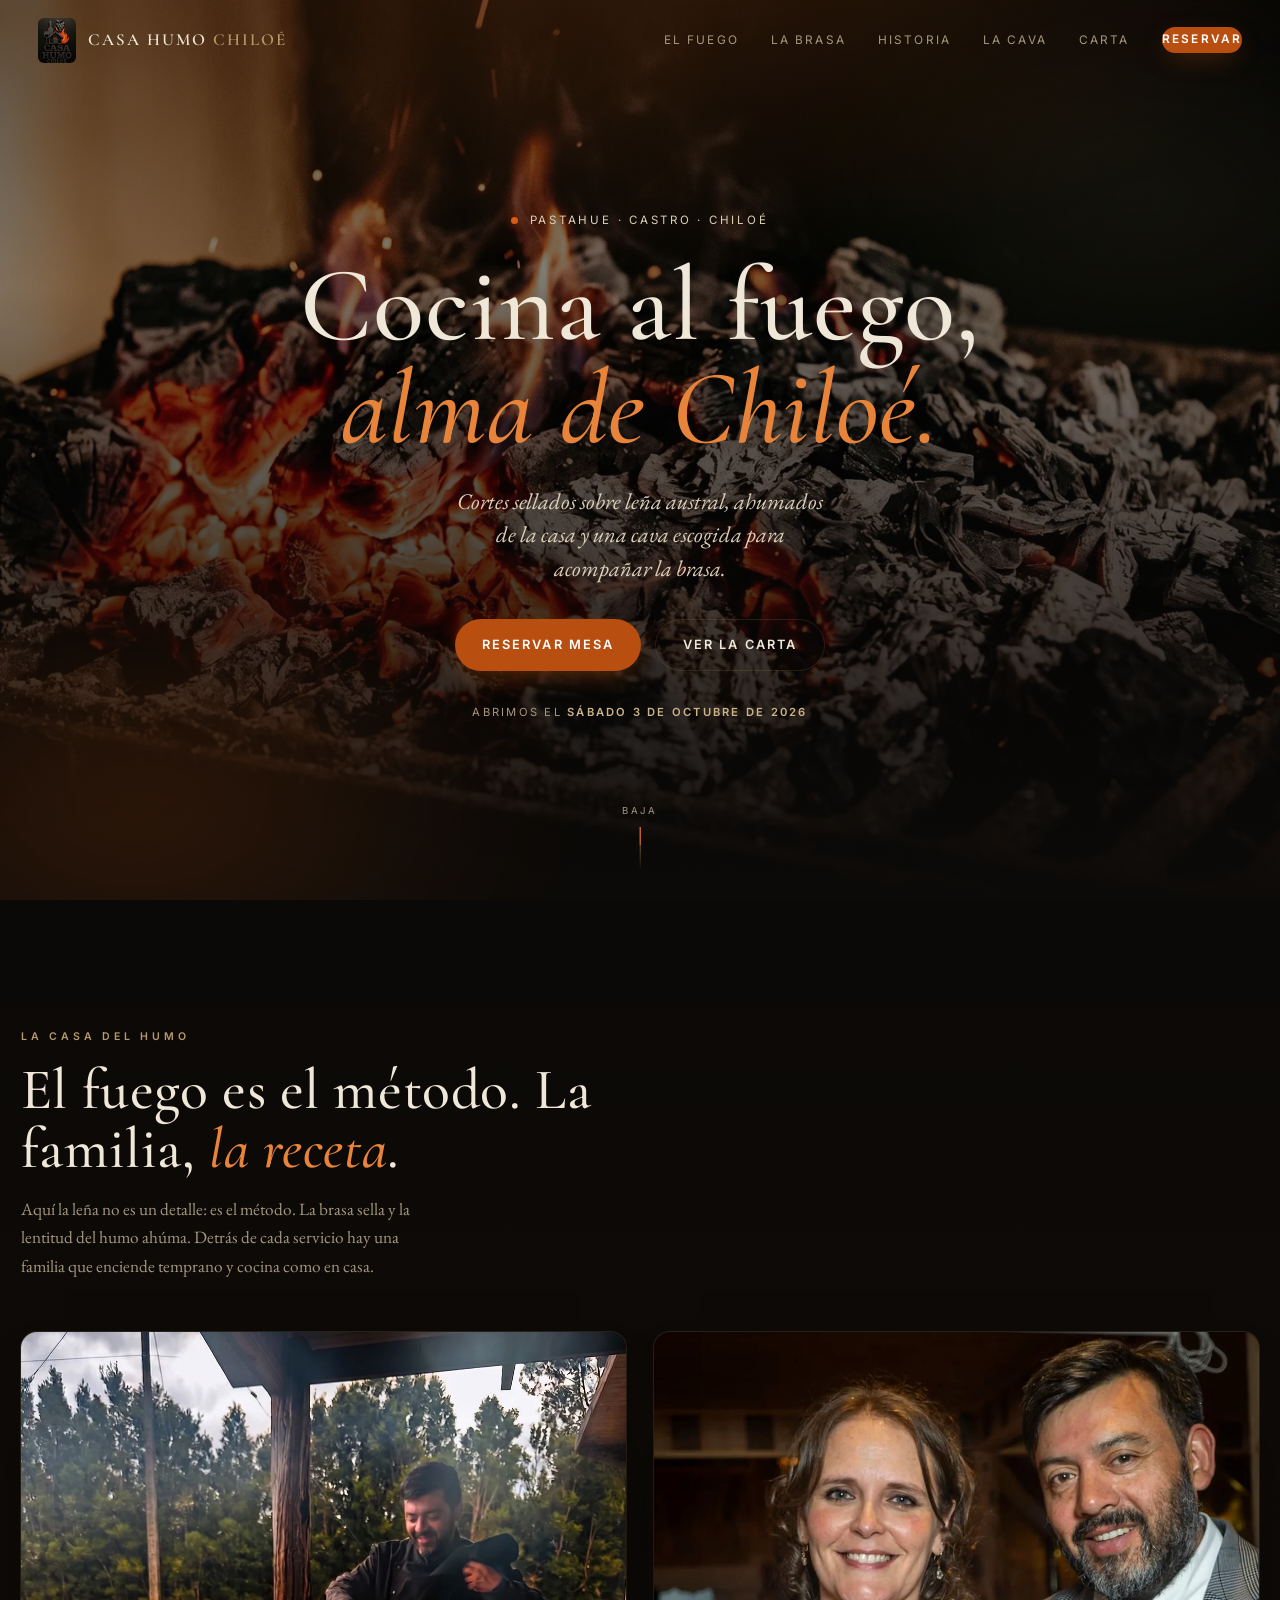
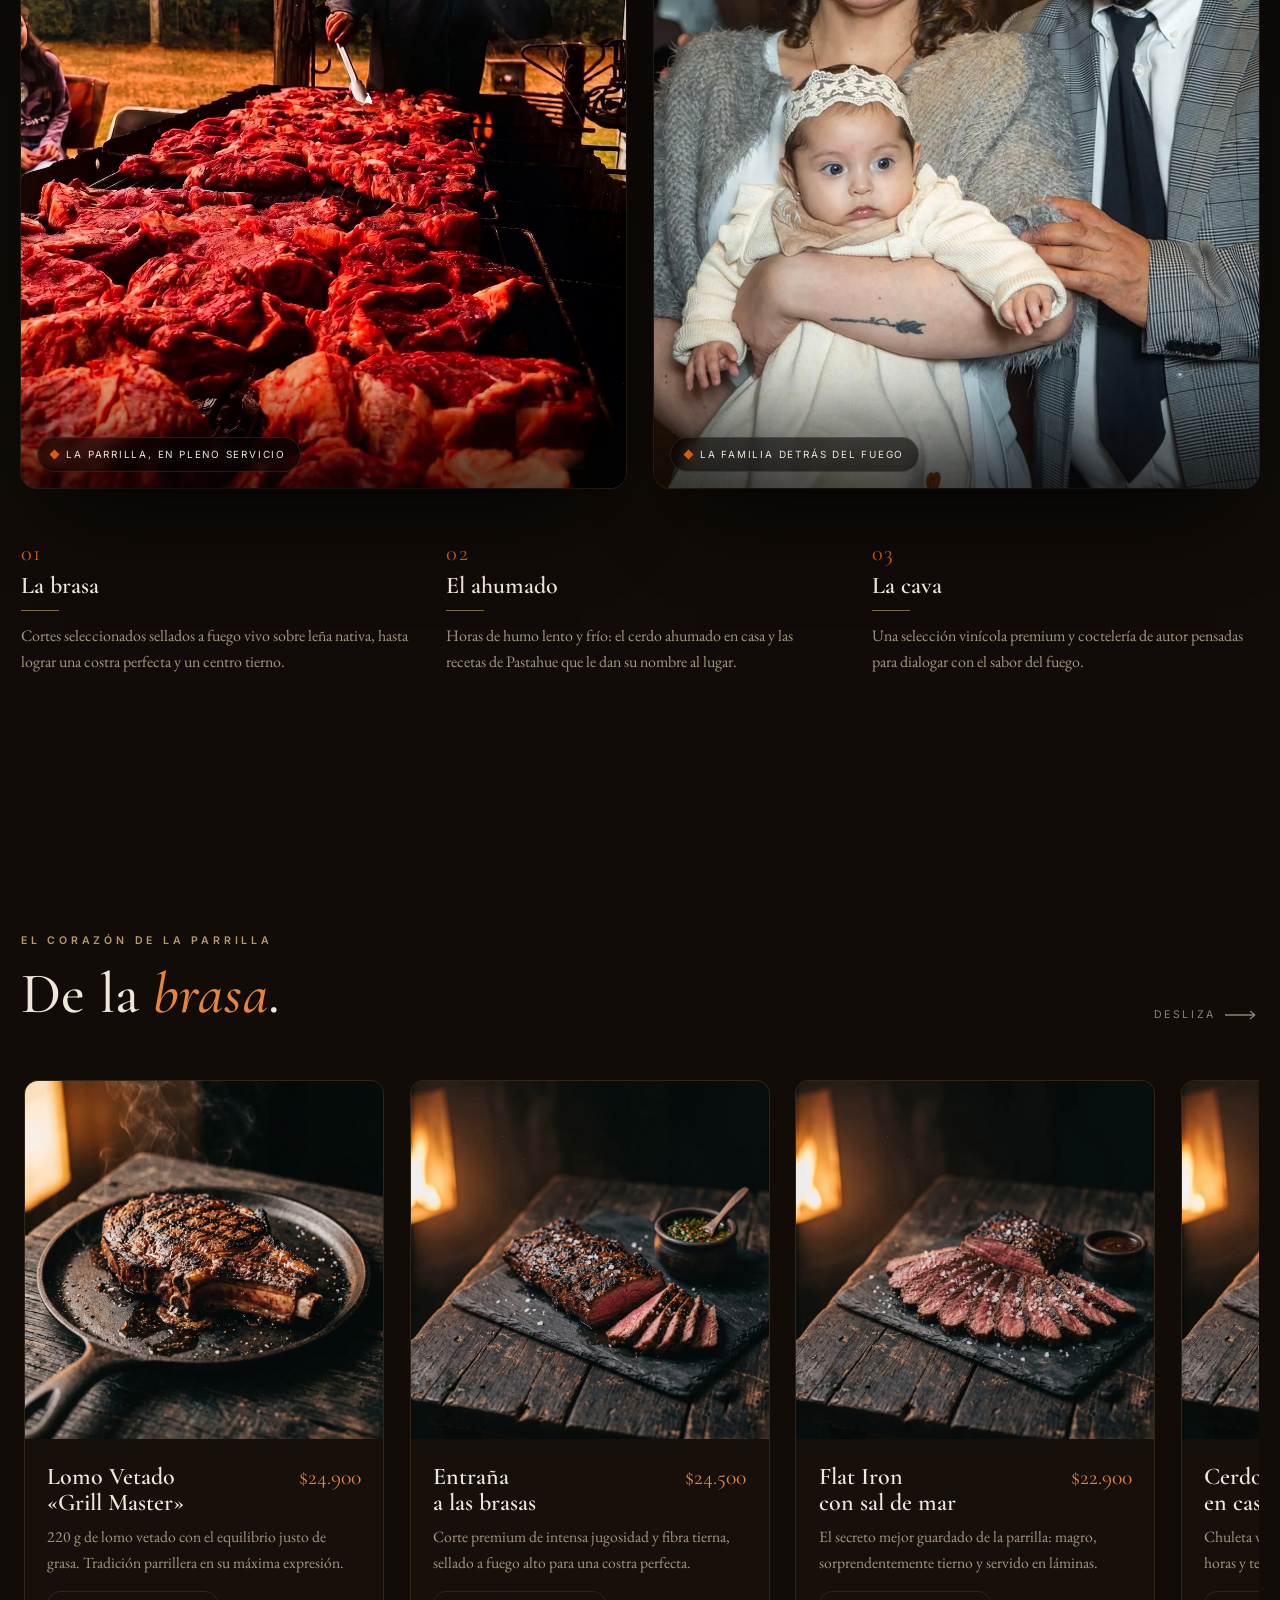
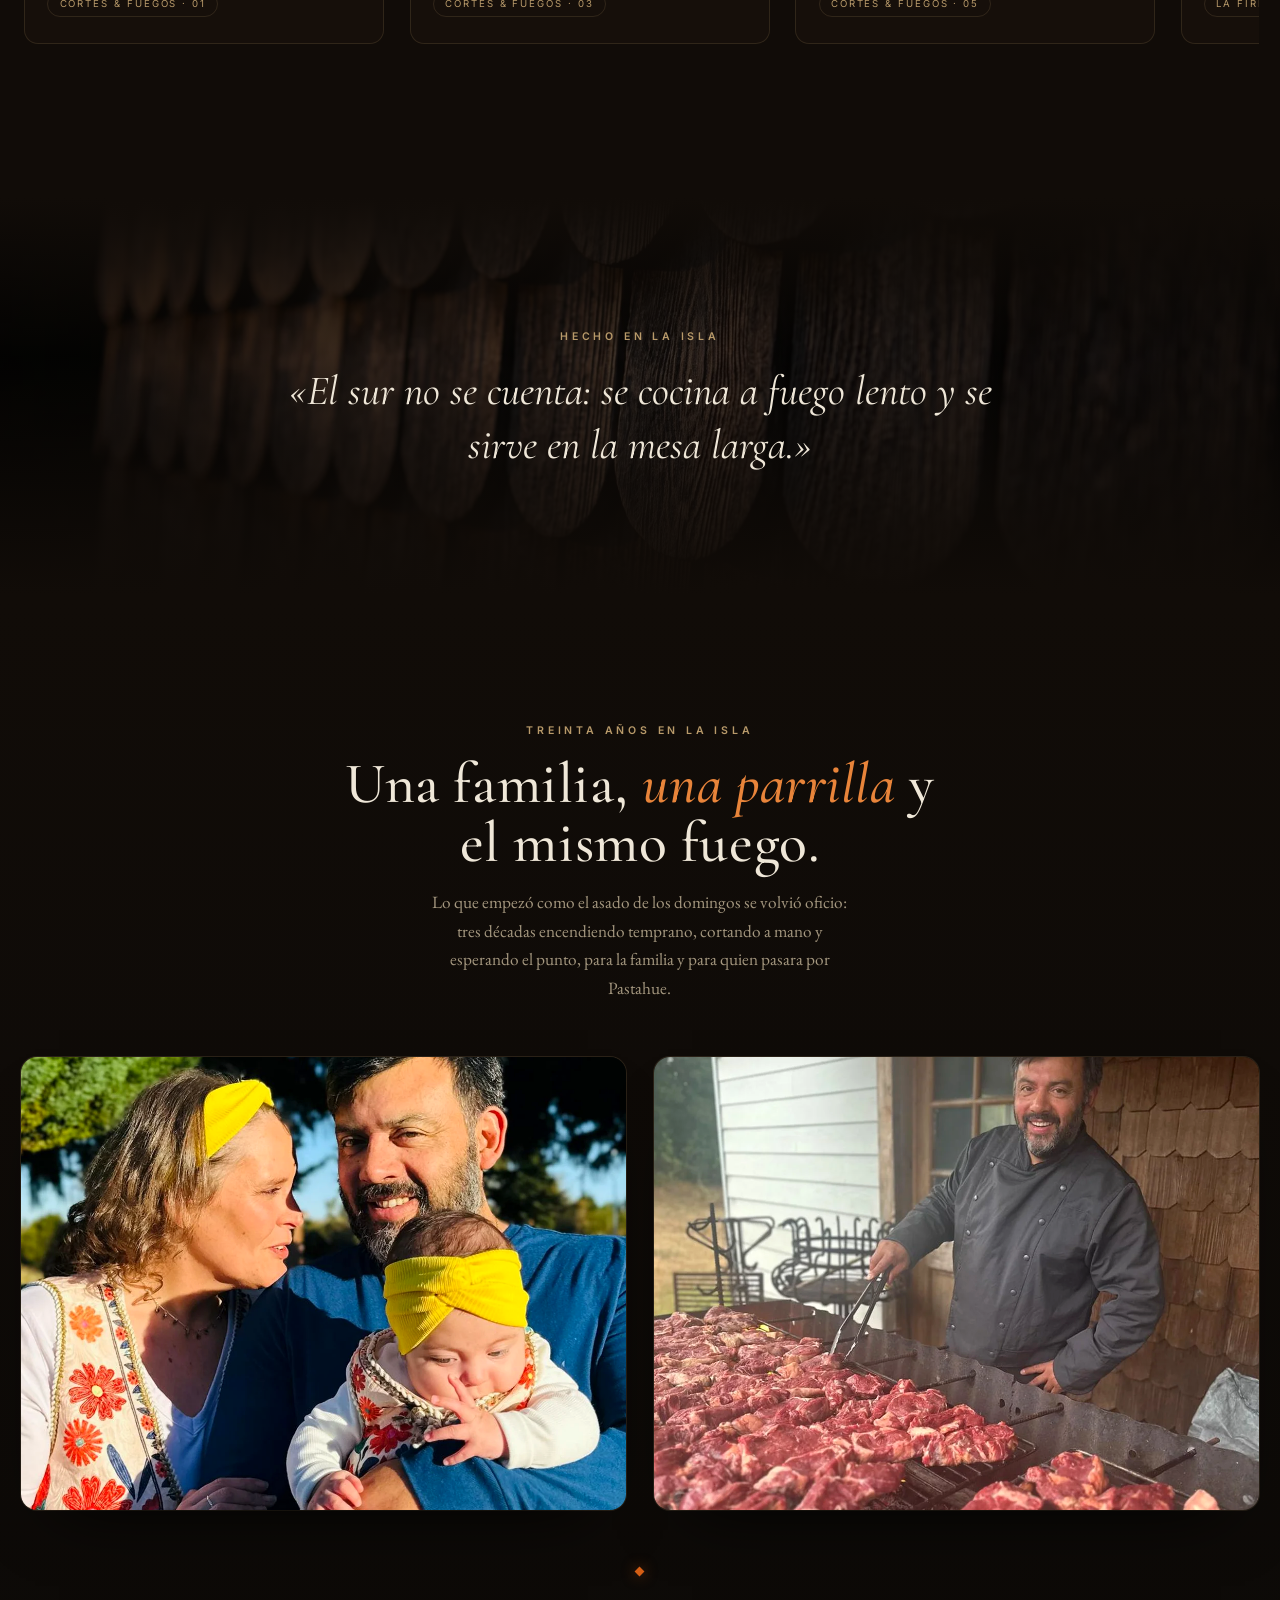
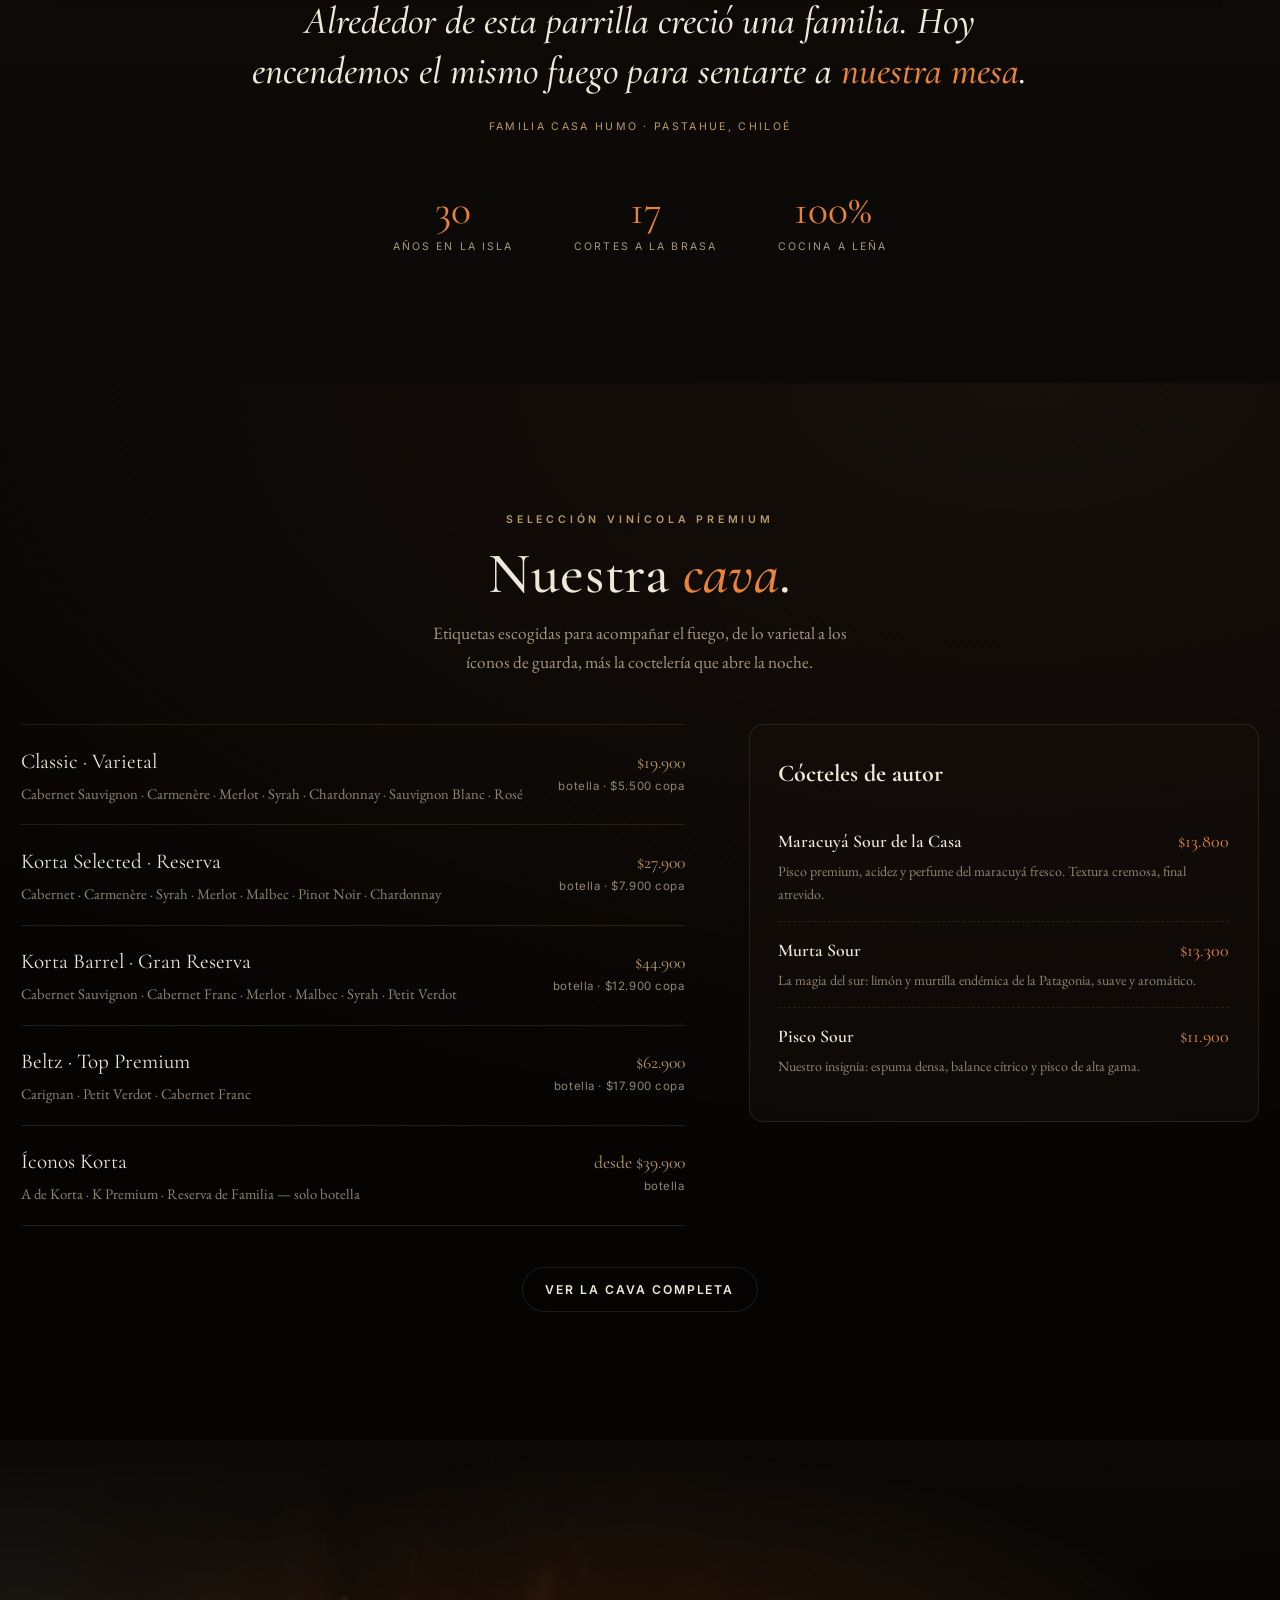
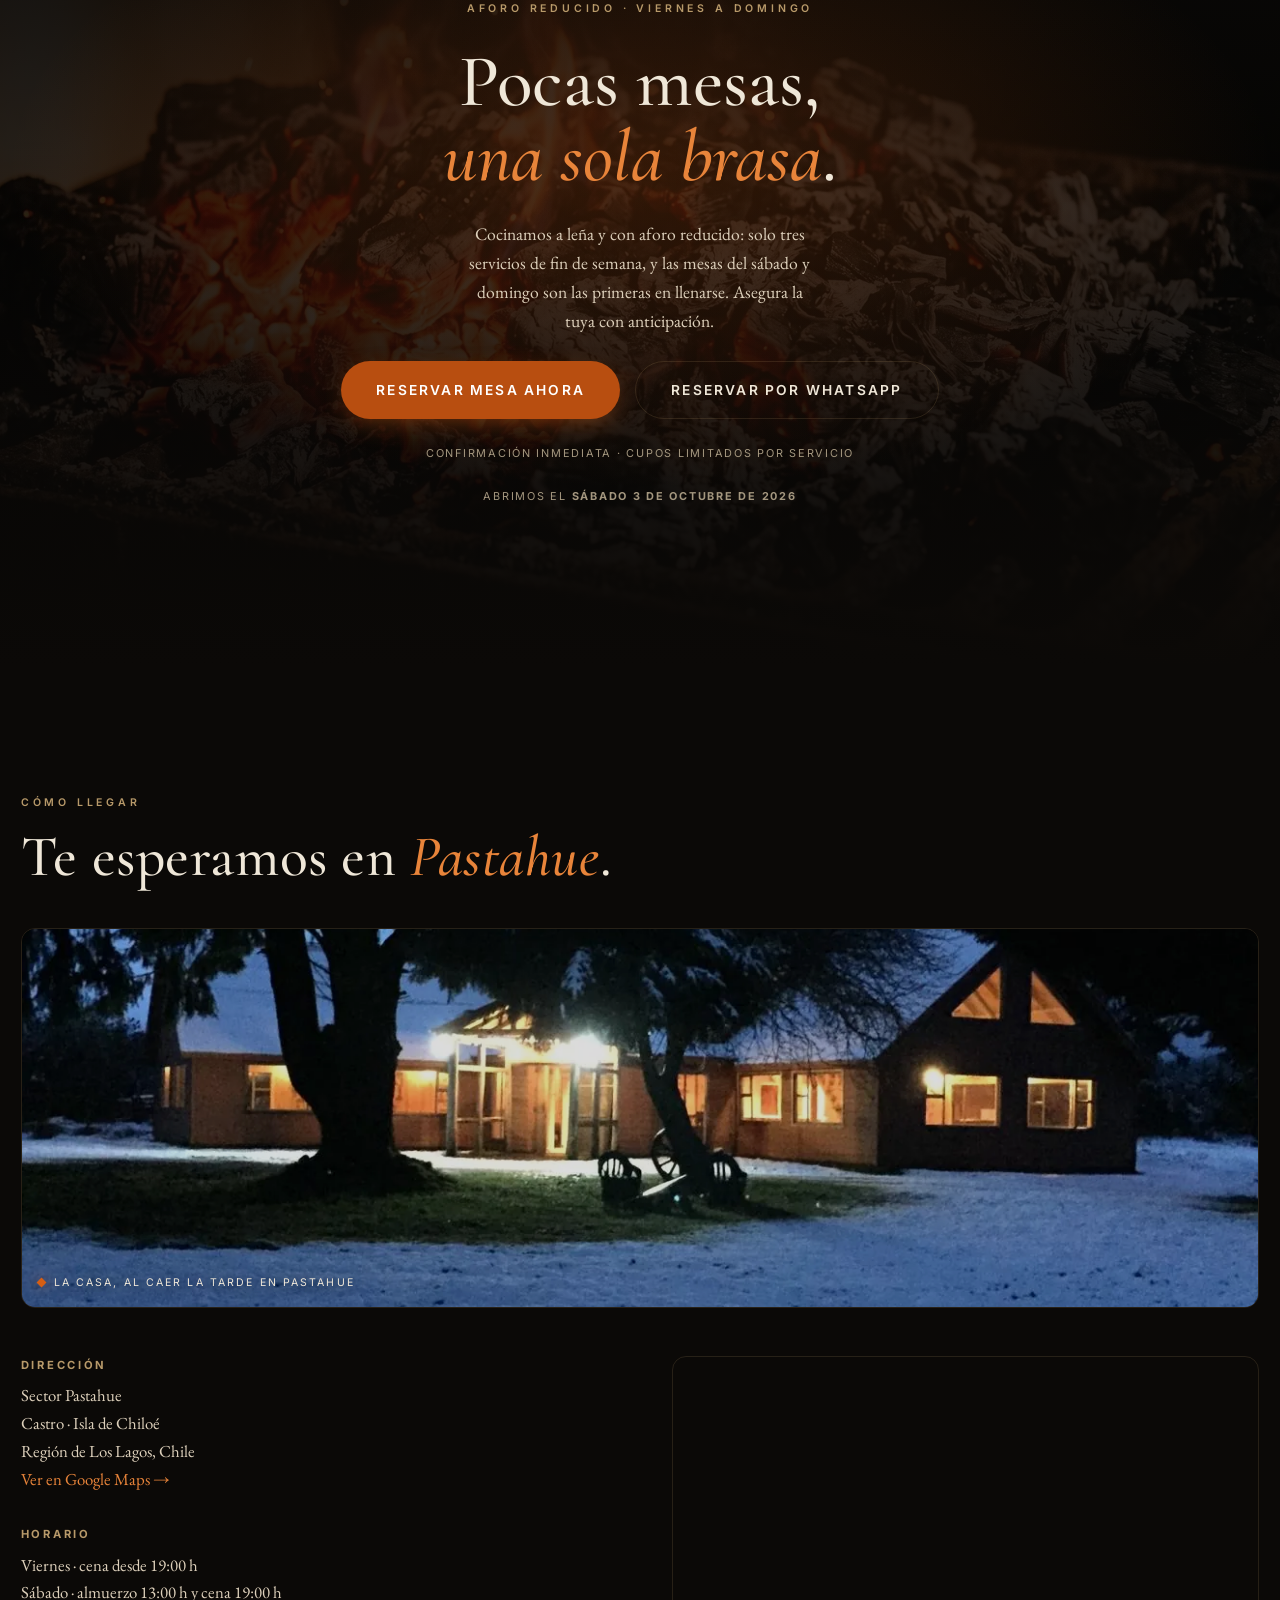
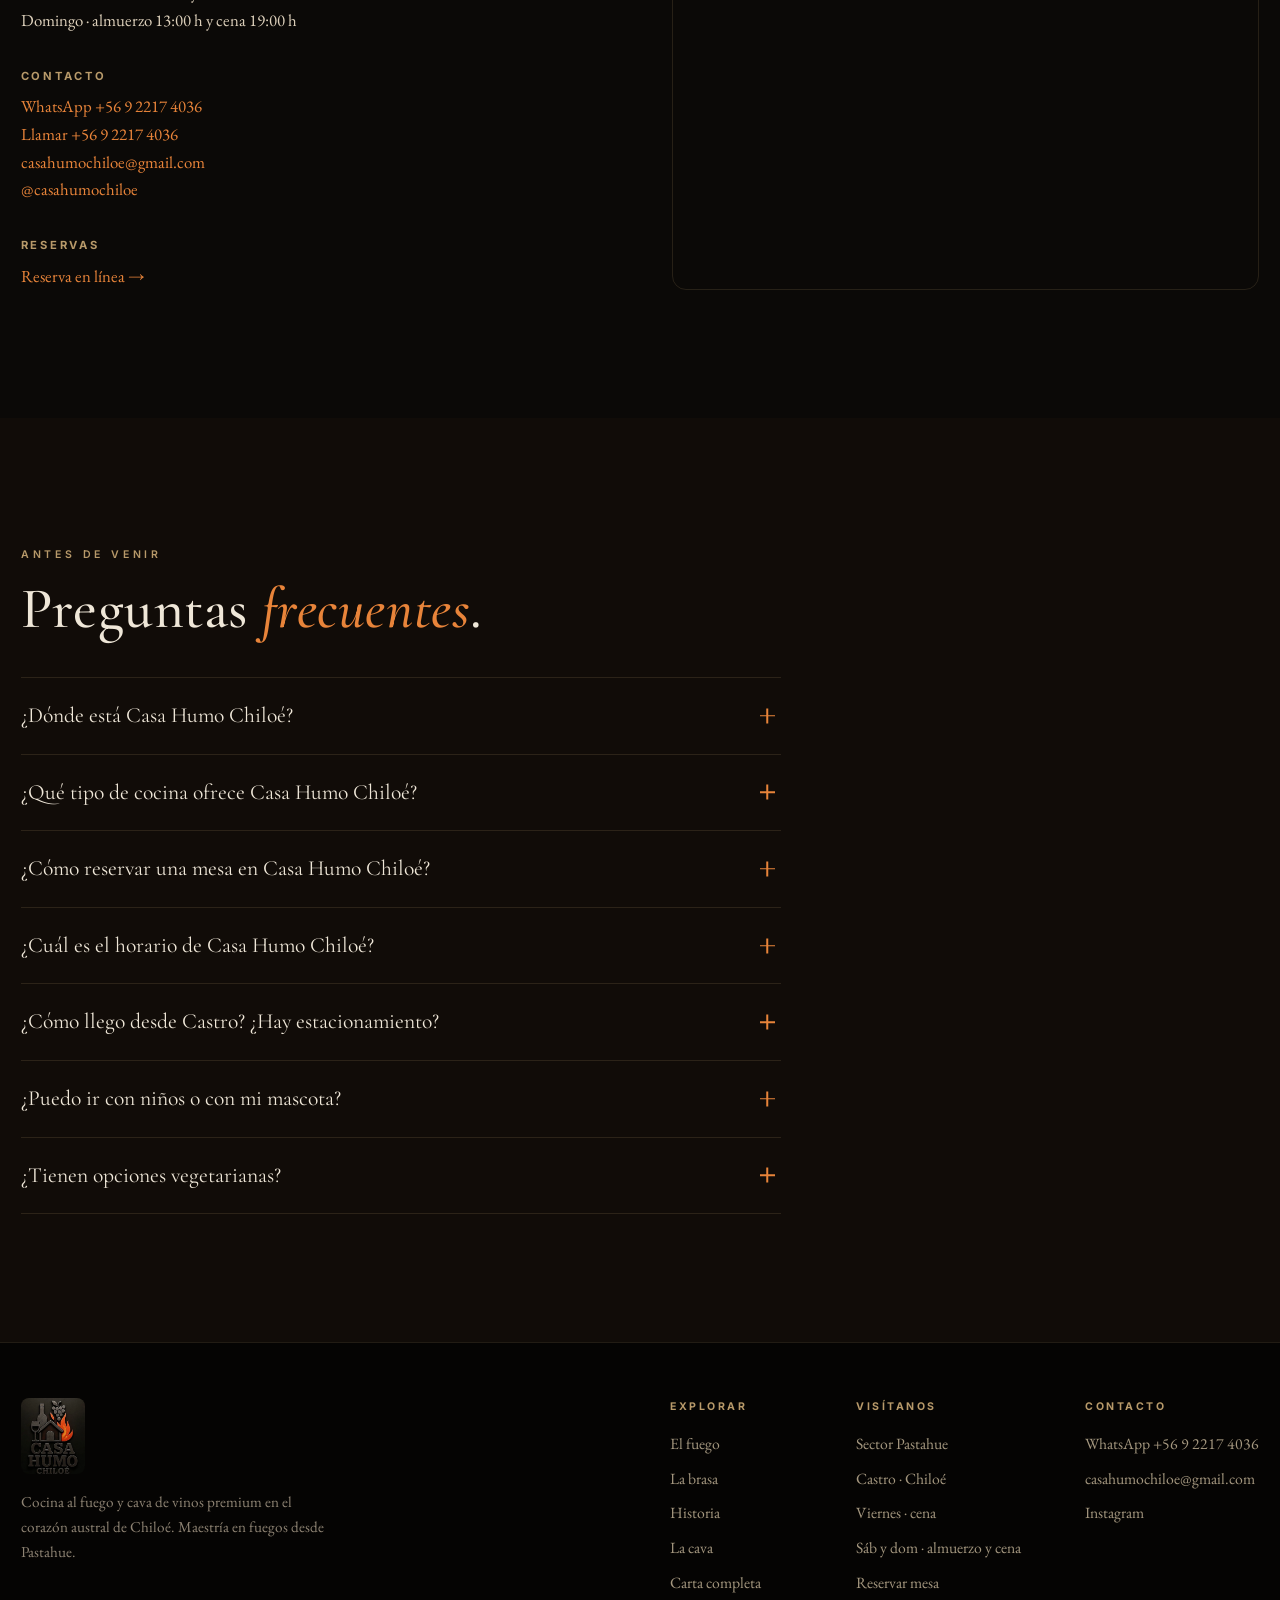
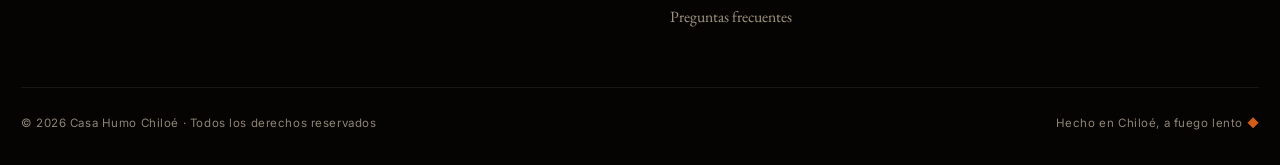
==== commit b9034412: "Corregir telefono definitivo (+56 9 2217 4036)" ====
--- a/index.html
+++ b/index.html
@@ -61,7 +61,7 @@
   "acceptsReservations": "https://script.google.com/macros/s/AKfycbxfyXHNaGl8e5pW71JRiO-z7sEqW3CfVbxzVckvH-xO8jqyY6tiCaftxIrY5ZErXjqlZg/exec",
   "menu": "https://casahumochiloe.cl/carta.html",
   "email": "casahumochiloe@gmail.com",
-  "telephone": "+56984792767",
+  "telephone": "+56922174036",
   "address": {
     "@type": "PostalAddress",
     "streetAddress": "Sector Pastahue",
@@ -109,7 +109,7 @@
     {
       "@type": "Question",
       "name": "¿Cómo reservar una mesa en Casa Humo Chiloé?",
-      "acceptedAnswer": { "@type": "Answer", "text": "Puedes reservar en línea a través del sistema de reservas del sitio web, o por WhatsApp al +56 9 8479 2767. Seleccionas fecha, horario y cantidad de personas y recibes la confirmación de inmediato. El aforo es reducido, por lo que los fines de semana conviene reservar con anticipación." }
+      "acceptedAnswer": { "@type": "Answer", "text": "Puedes reservar en línea a través del sistema de reservas del sitio web, o por WhatsApp al +56 9 2217 4036. Seleccionas fecha, horario y cantidad de personas y recibes la confirmación de inmediato. El aforo es reducido, por lo que los fines de semana conviene reservar con anticipación." }
     },
     {
       "@type": "Question",
@@ -416,14 +416,14 @@
     <p class="reveal d2">Cocinamos a leña y con aforo reducido: solo tres servicios de fin de semana, y las mesas del sábado y domingo son las primeras en llenarse. Asegura la tuya con anticipación.</p>
     <div class="reservar-cta reveal d3">
       <a class="btn btn-primary" href="https://script.google.com/macros/s/AKfycbxfyXHNaGl8e5pW71JRiO-z7sEqW3CfVbxzVckvH-xO8jqyY6tiCaftxIrY5ZErXjqlZg/exec" target="_blank" rel="noopener">Reservar mesa ahora</a>
-      <a class="btn btn-ghost" href="https://wa.me/56984792767?text=Hola%20Casa%20Humo%2C%20quisiera%20reservar%20una%20mesa" target="_blank" rel="noopener">Reservar por WhatsApp</a>
+      <a class="btn btn-ghost" href="https://wa.me/56922174036?text=Hola%20Casa%20Humo%2C%20quisiera%20reservar%20una%20mesa" target="_blank" rel="noopener">Reservar por WhatsApp</a>
     </div>
     <span class="fineprint reveal d3">Confirmación inmediata · Cupos limitados por servicio</span>
     <span class="fineprint reveal d4">Abrimos el <strong>sábado 3 de octubre de 2026</strong></span>
 
     <!-- ⚠️ PENDIENTE ANTES DE PUBLICAR — datos de contacto del local.
          El sitio YA trae estos valores; verificar que sean los definitivos:
-           · WhatsApp / teléfono: +56 9 8479 2767  (aparece en: enlace wa.me y tel: de esta sección,
+           · WhatsApp / teléfono: +56 9 2217 4036  (aparece en: enlace wa.me y tel: de esta sección,
              sección Ubicación, y en el bloque JSON-LD "telephone")
            · Correo: casahumochiloe@gmail.com  (JSON-LD "email" y llms.txt)
          Si cambia el número, reemplazarlo en TODOS esos lugares. -->
@@ -462,7 +462,7 @@
         </div>
         <div class="info-block">
           <h3>Contacto</h3>
-          <p><a href="https://wa.me/56984792767?text=Hola%20Casa%20Humo%2C%20quisiera%20reservar%20una%20mesa" target="_blank" rel="noopener">WhatsApp +56 9 8479 2767</a><br><a href="tel:+56984792767">Llamar +56 9 8479 2767</a><br><a href="mailto:casahumochiloe@gmail.com">casahumochiloe@gmail.com</a><br><a href="https://www.instagram.com/casahumochiloe" target="_blank" rel="noopener">@casahumochiloe</a></p>
+          <p><a href="https://wa.me/56922174036?text=Hola%20Casa%20Humo%2C%20quisiera%20reservar%20una%20mesa" target="_blank" rel="noopener">WhatsApp +56 9 2217 4036</a><br><a href="tel:+56922174036">Llamar +56 9 2217 4036</a><br><a href="mailto:casahumochiloe@gmail.com">casahumochiloe@gmail.com</a><br><a href="https://www.instagram.com/casahumochiloe" target="_blank" rel="noopener">@casahumochiloe</a></p>
         </div>
         <div class="info-block">
           <h3>Reservas</h3>
@@ -504,7 +504,7 @@
 
       <details class="faq-item">
         <summary>¿Cómo reservar una mesa en Casa Humo Chiloé?</summary>
-        <p>Puedes reservar en línea a través del sistema de reservas del sitio web, o por WhatsApp al +56 9 8479 2767. Seleccionas fecha, horario y cantidad de personas y recibes la confirmación de inmediato. El aforo es reducido, por lo que los fines de semana conviene reservar con anticipación.</p>
+        <p>Puedes reservar en línea a través del sistema de reservas del sitio web, o por WhatsApp al +56 9 2217 4036. Seleccionas fecha, horario y cantidad de personas y recibes la confirmación de inmediato. El aforo es reducido, por lo que los fines de semana conviene reservar con anticipación.</p>
       </details>
 
       <details class="faq-item">
@@ -560,7 +560,7 @@
         </div>
         <div class="footer-col">
           <h4>Contacto</h4>
-          <a href="https://wa.me/56984792767?text=Hola%20Casa%20Humo%2C%20quisiera%20reservar%20una%20mesa" target="_blank" rel="noopener">WhatsApp +56 9 8479 2767</a>
+          <a href="https://wa.me/56922174036?text=Hola%20Casa%20Humo%2C%20quisiera%20reservar%20una%20mesa" target="_blank" rel="noopener">WhatsApp +56 9 2217 4036</a>
           <a href="mailto:casahumochiloe@gmail.com">casahumochiloe@gmail.com</a>
           <a href="https://www.instagram.com/casahumochiloe" target="_blank" rel="noopener">Instagram</a>
         </div>
@@ -579,7 +579,7 @@
     <svg viewBox="0 0 24 24" fill="none" stroke="currentColor" stroke-width="1.6"><path d="M12 21s-7-6.3-7-11a7 7 0 0 1 14 0c0 4.7-7 11-7 11z"/><circle cx="12" cy="10" r="2.5"/></svg>
     <span>Cómo llegar</span>
   </a>
-  <a class="mb-item mb-wa" href="https://wa.me/56984792767?text=Hola%20Casa%20Humo%2C%20quisiera%20reservar%20una%20mesa" target="_blank" rel="noopener">
+  <a class="mb-item mb-wa" href="https://wa.me/56922174036?text=Hola%20Casa%20Humo%2C%20quisiera%20reservar%20una%20mesa" target="_blank" rel="noopener">
     <svg viewBox="0 0 24 24" fill="currentColor"><path d="M12.04 2C6.58 2 2.13 6.45 2.13 11.9c0 1.76.46 3.45 1.34 4.95L2 22l5.29-1.38a9.9 9.9 0 0 0 4.75 1.21h.01c5.46 0 9.9-4.45 9.9-9.91 0-2.65-1.03-5.14-2.9-7.01A9.82 9.82 0 0 0 12.04 2zm0 1.8c2.17 0 4.2.85 5.74 2.38a8.06 8.06 0 0 1 2.38 5.73c0 4.47-3.64 8.11-8.12 8.11a8.1 8.1 0 0 1-4.13-1.13l-.3-.18-3.06.8.82-2.99-.2-.31a8.03 8.03 0 0 1-1.26-4.3c0-4.48 3.64-8.12 8.11-8.12zm4.68 10.24c-.06-.11-.24-.18-.5-.31-.26-.13-1.54-.76-1.78-.85-.24-.09-.42-.13-.6.13-.17.26-.68.85-.83 1.02-.15.18-.31.2-.57.07-.26-.13-1.1-.4-2.1-1.29-.78-.69-1.3-1.55-1.45-1.81-.15-.26-.02-.4.11-.53.12-.12.26-.31.4-.46.13-.15.17-.26.26-.44.09-.18.04-.33-.02-.46-.06-.13-.6-1.43-.82-1.96-.21-.51-.43-.44-.6-.45l-.5-.01c-.18 0-.46.07-.7.33-.24.26-.92.9-.92 2.2 0 1.3.94 2.55 1.07 2.73.13.18 1.85 2.82 4.48 3.96.63.27 1.11.43 1.49.55.63.2 1.2.17 1.65.1.5-.07 1.54-.63 1.76-1.24.22-.61.22-1.13.15-1.24z"/></svg>
     <span>WhatsApp</span>
   </a>
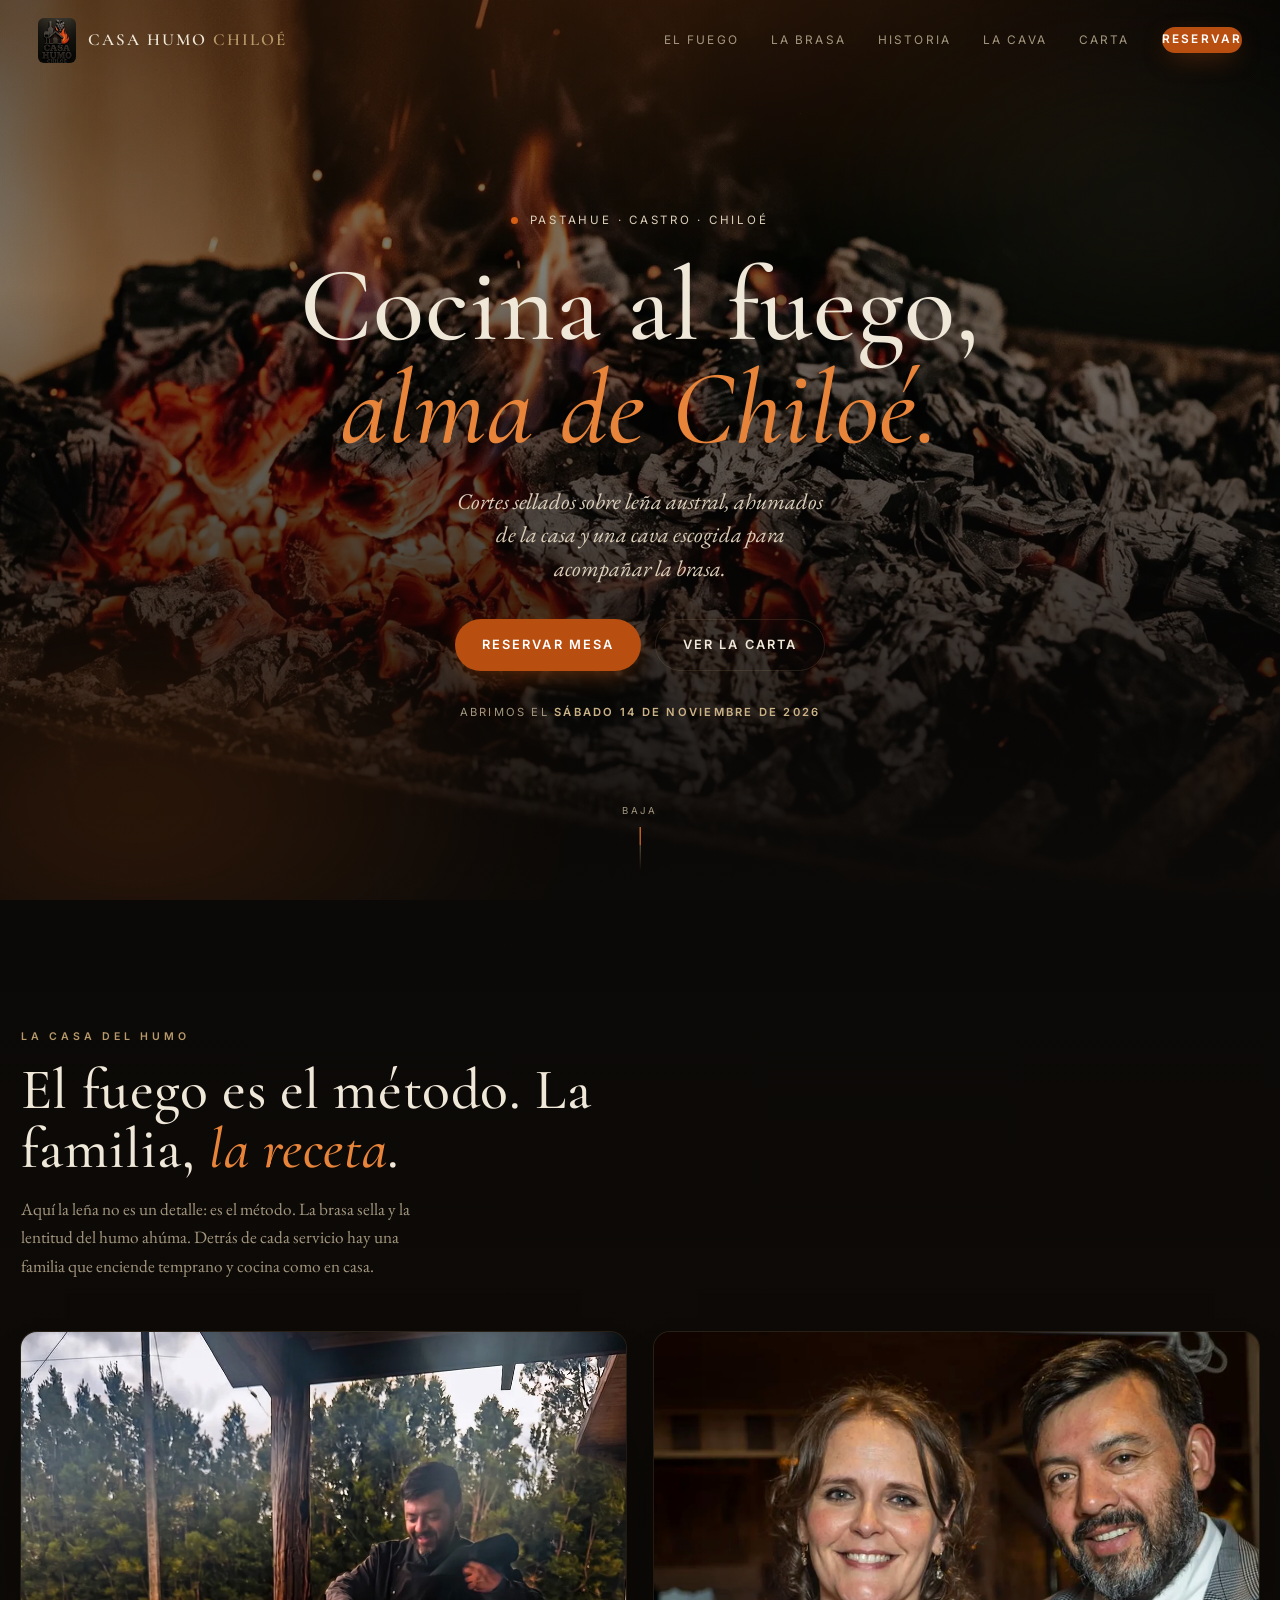
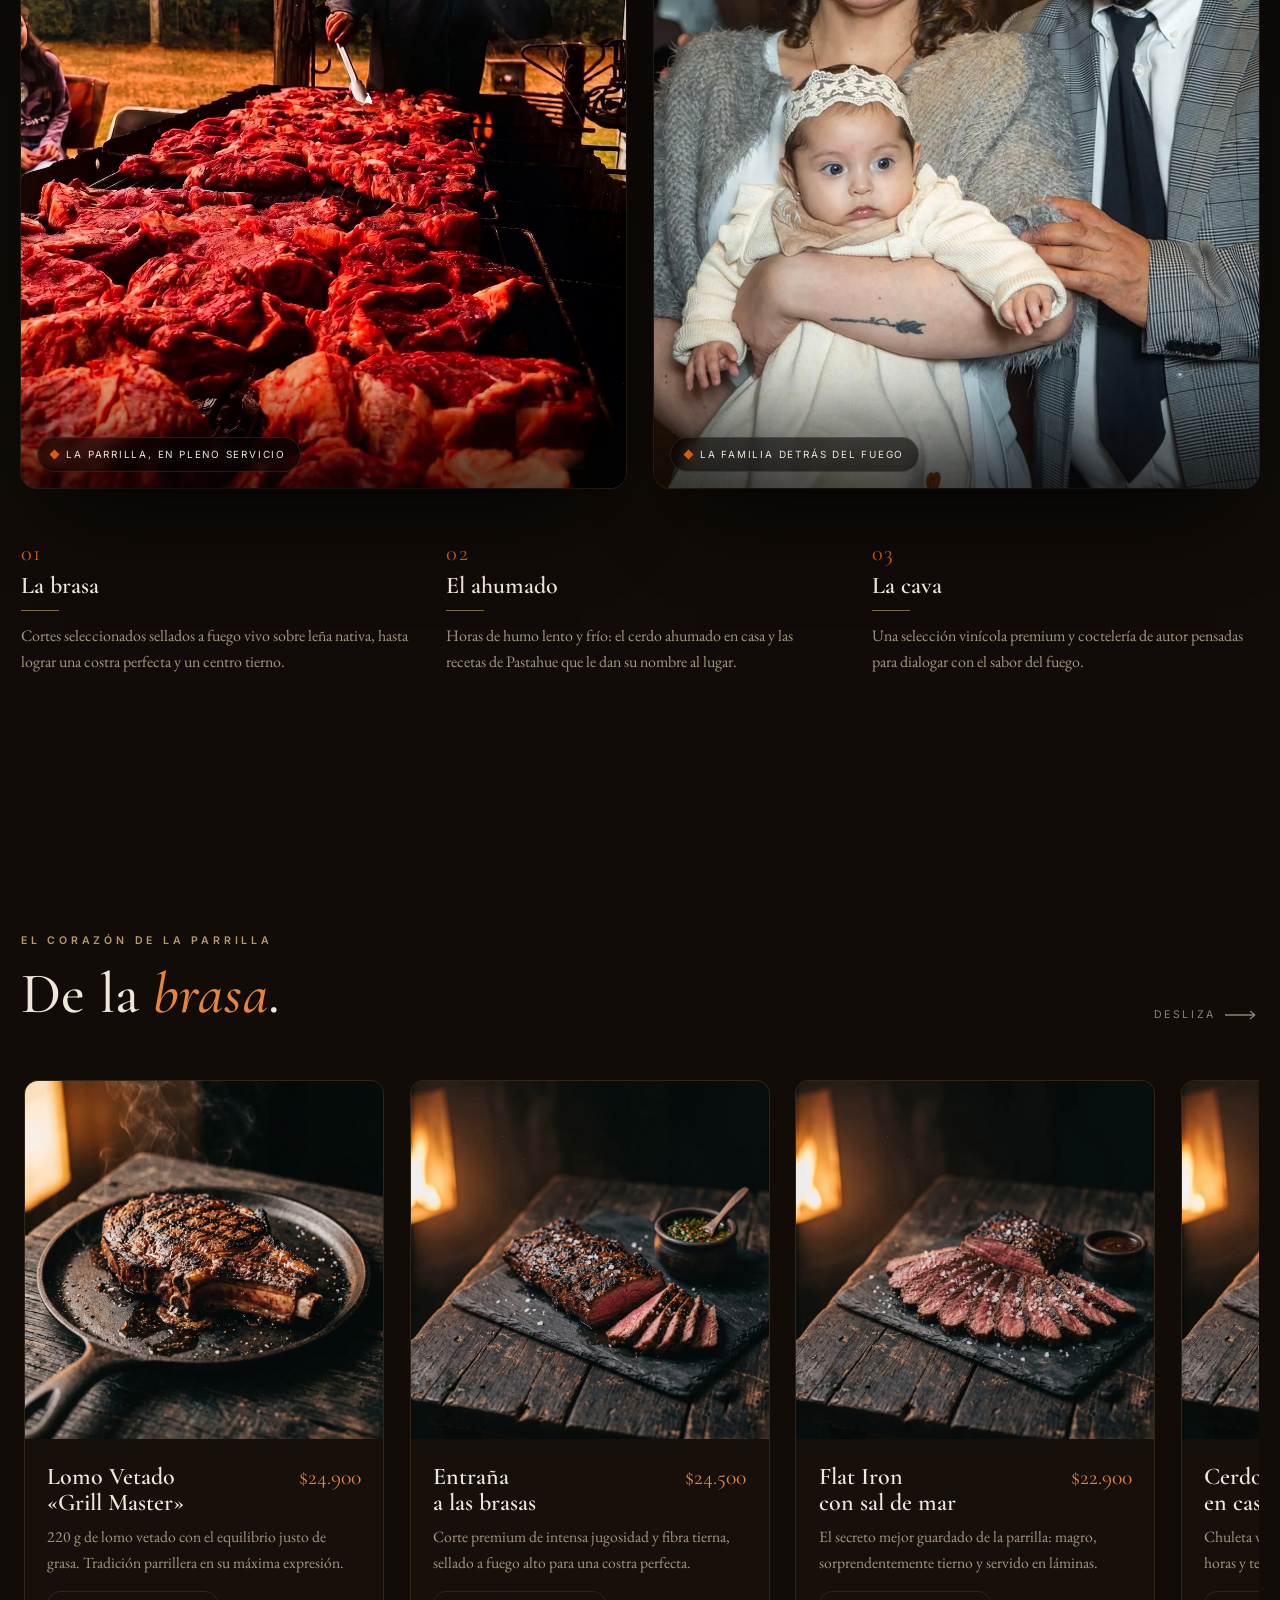
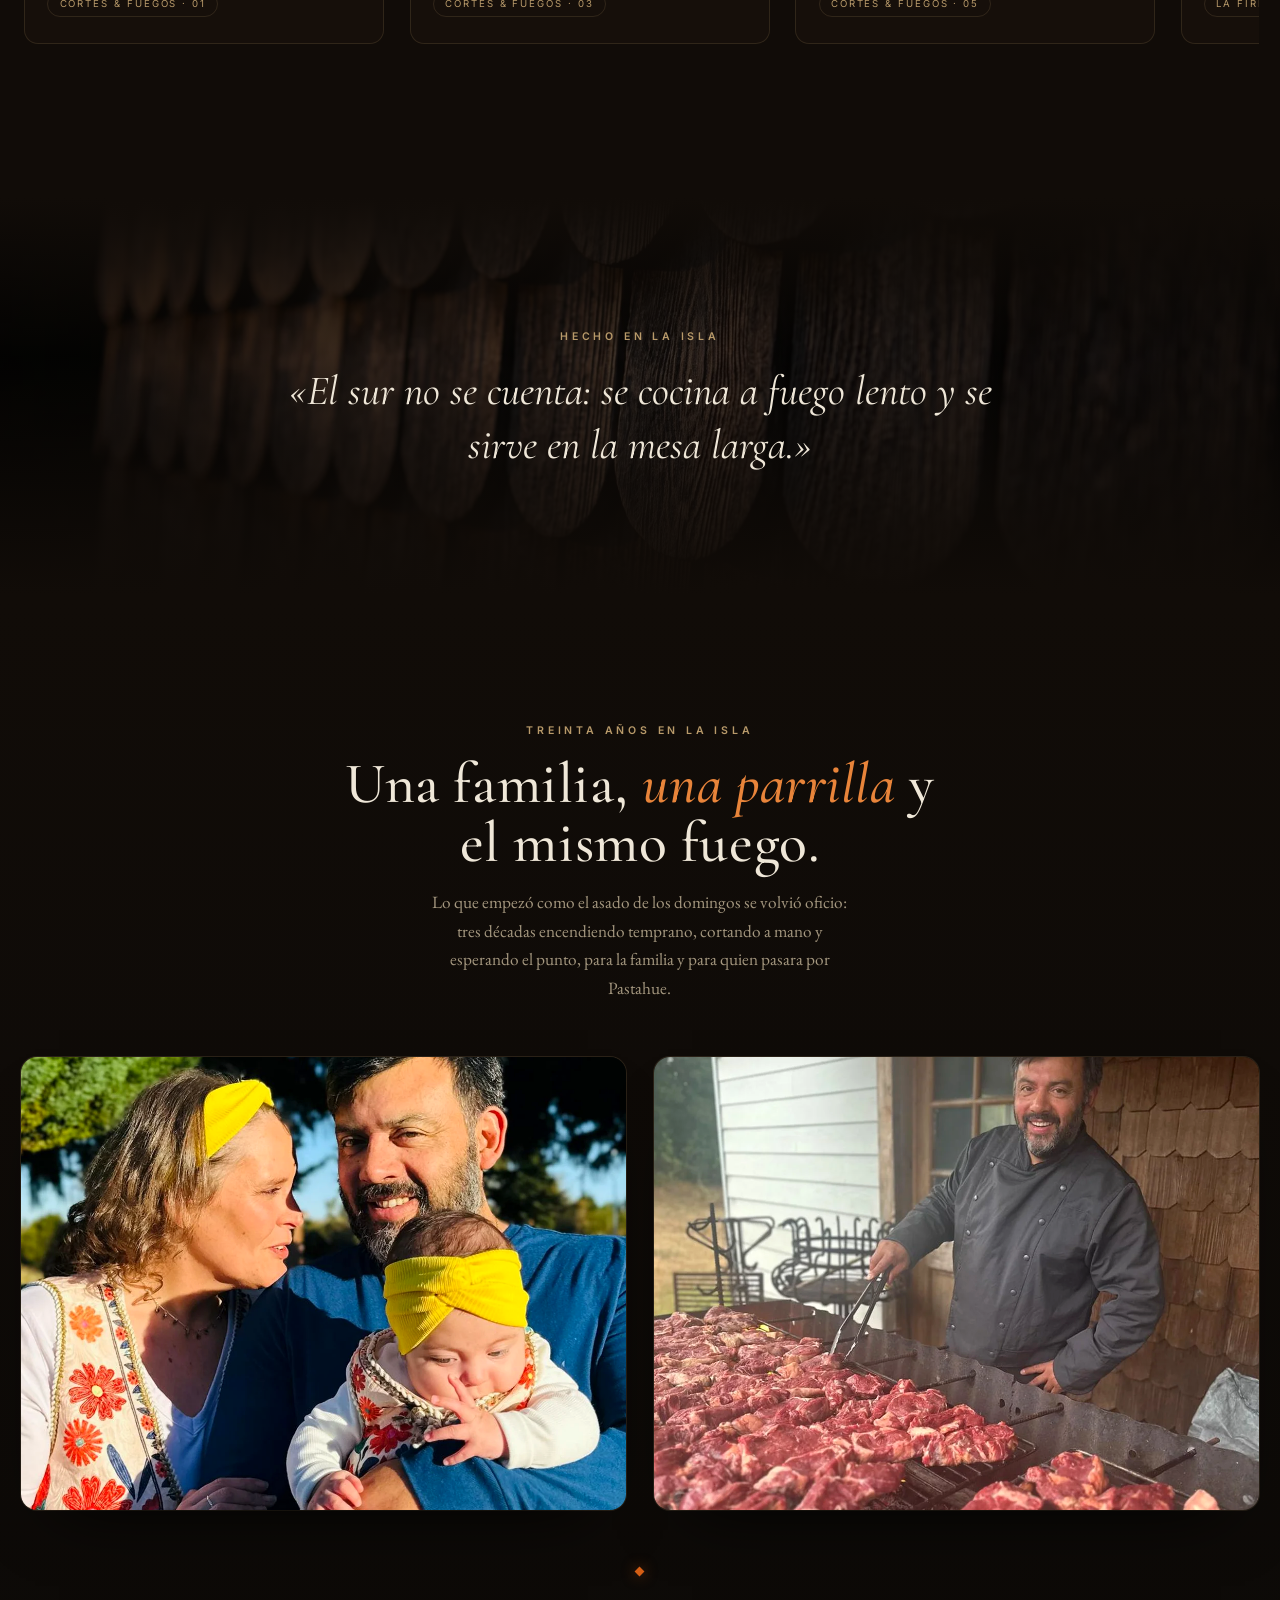
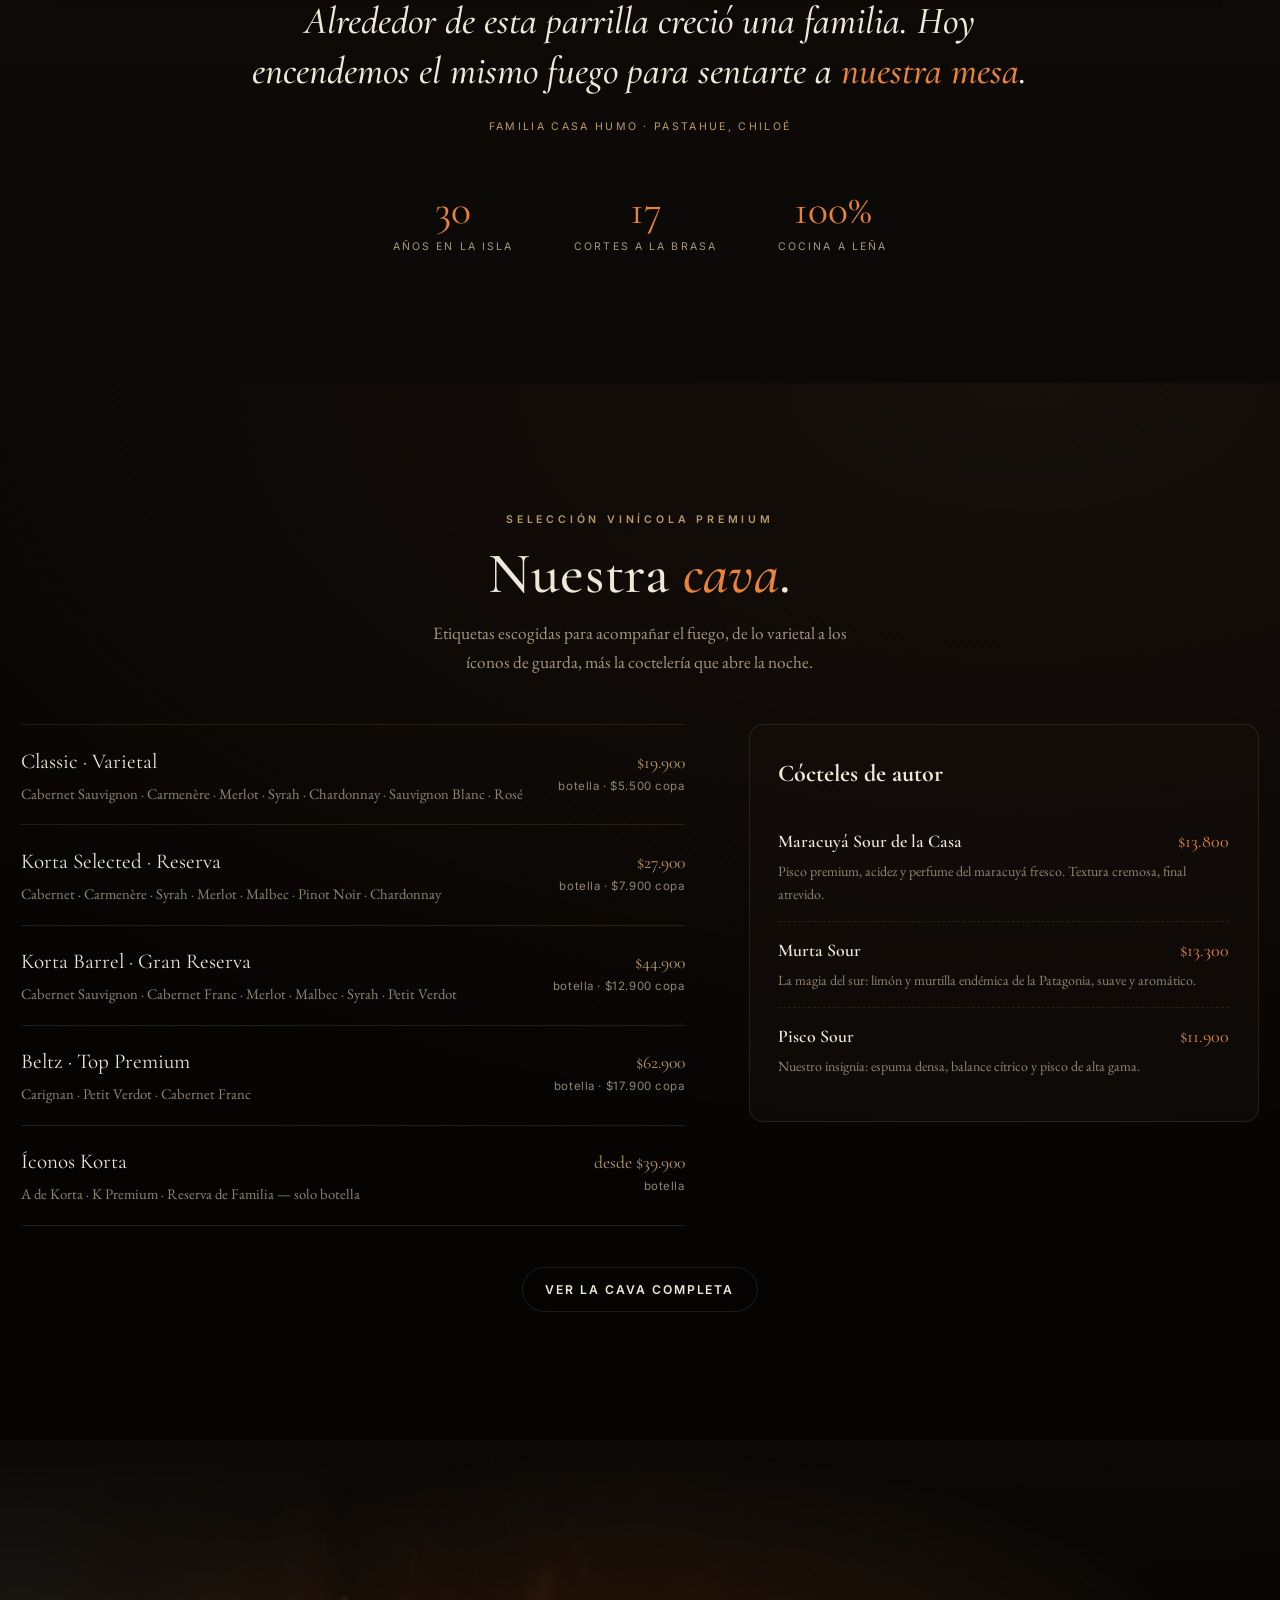
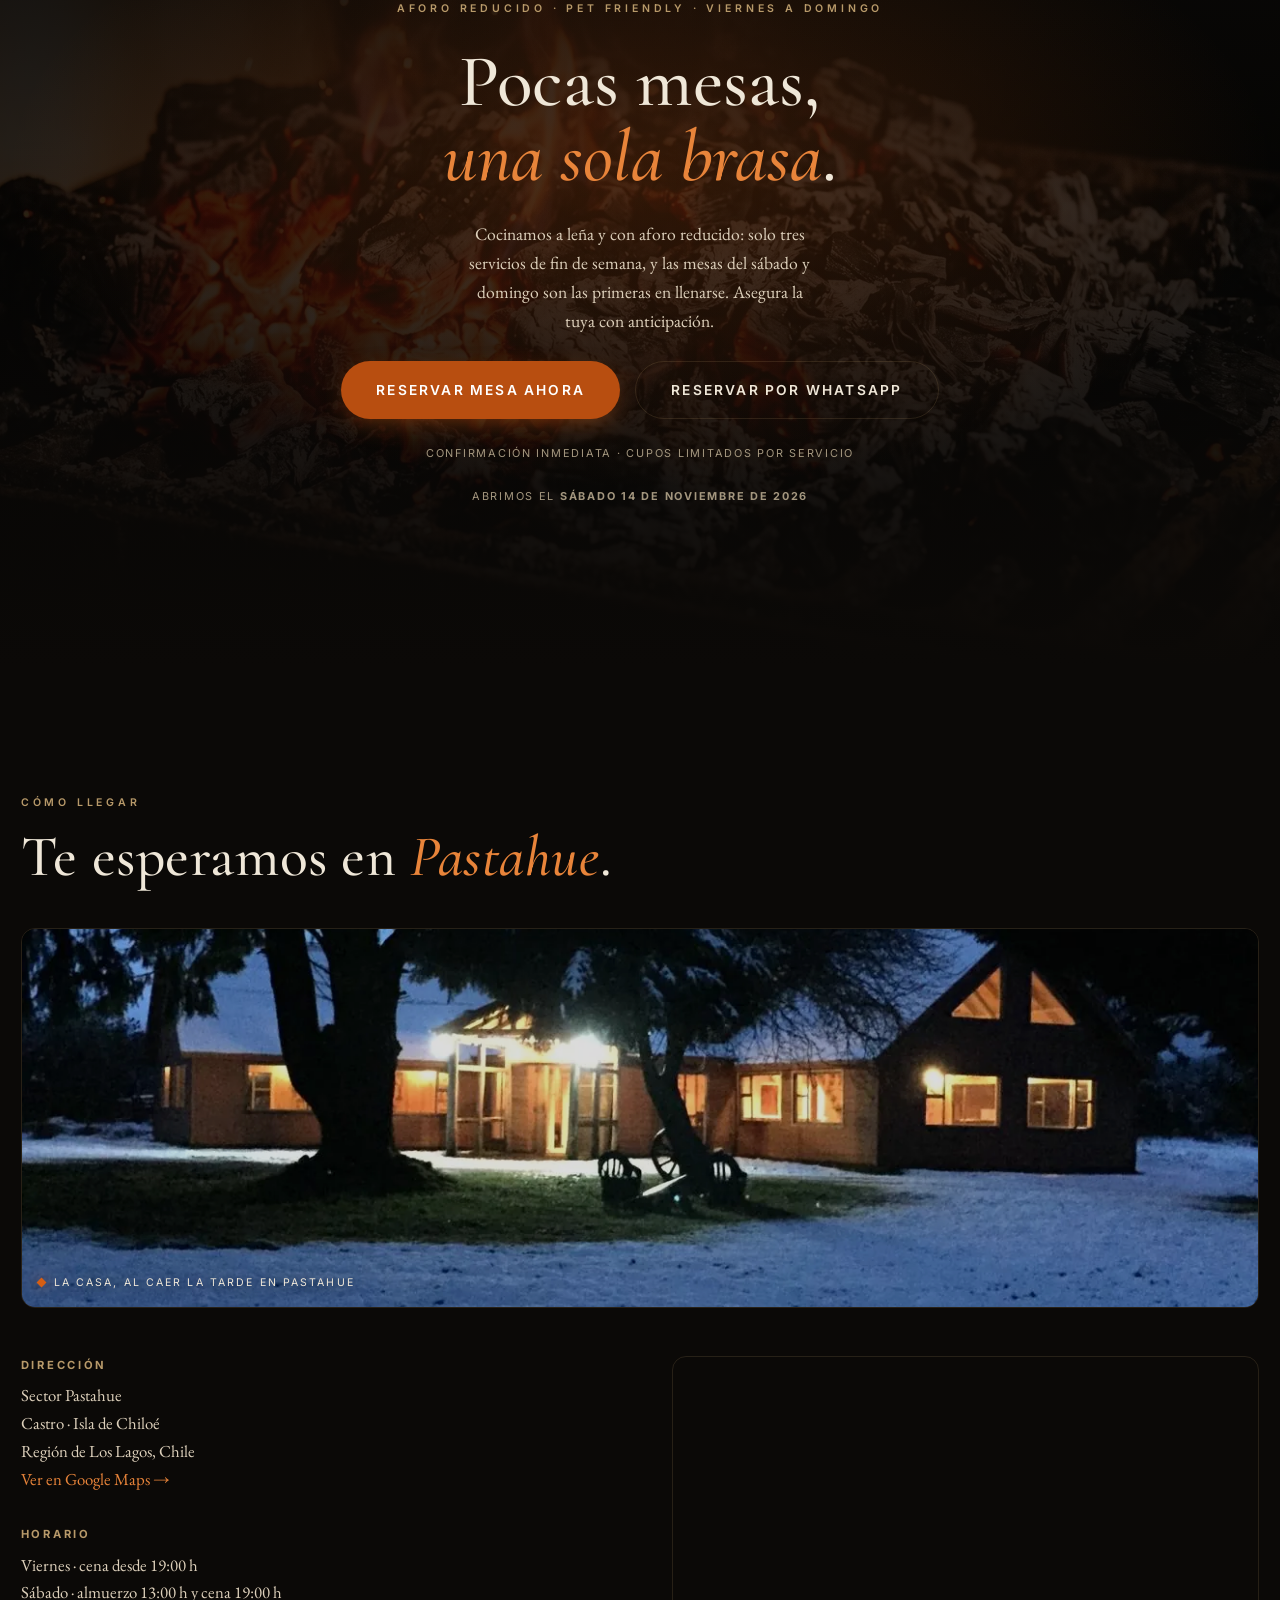
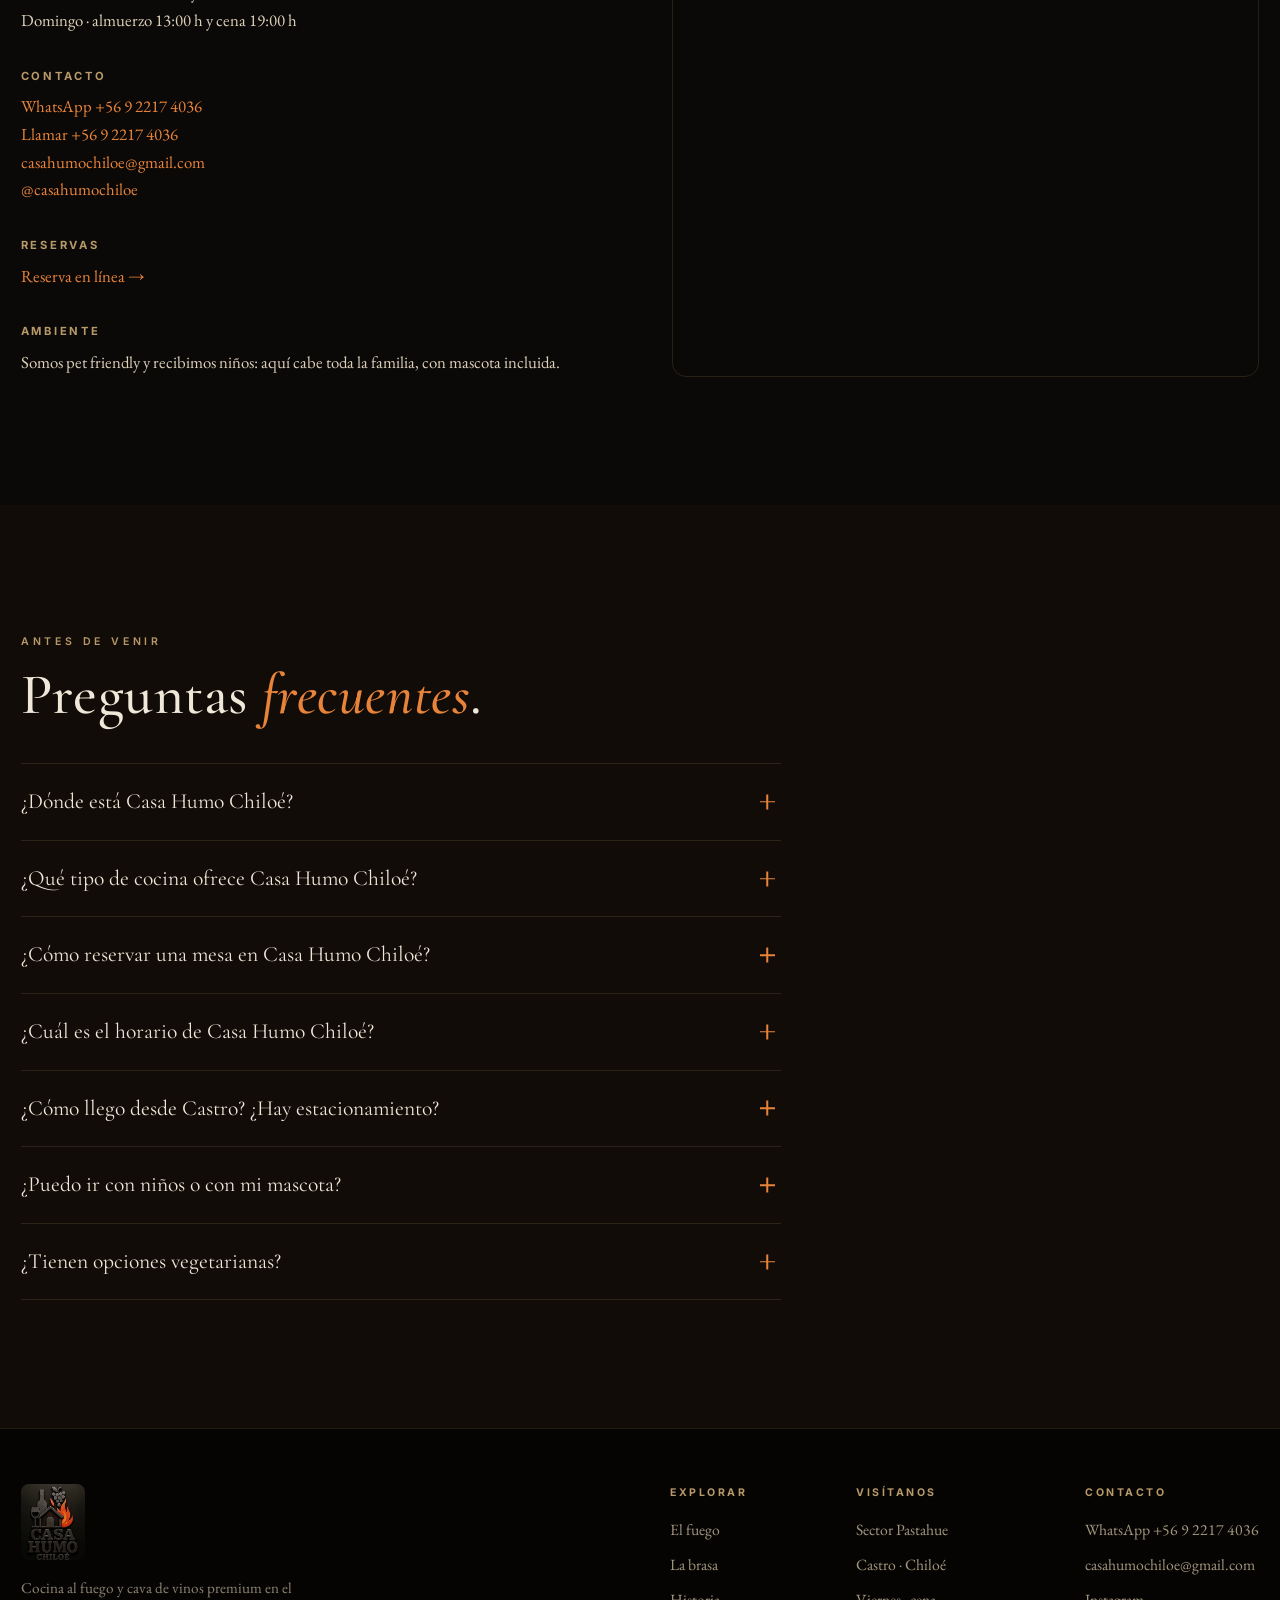
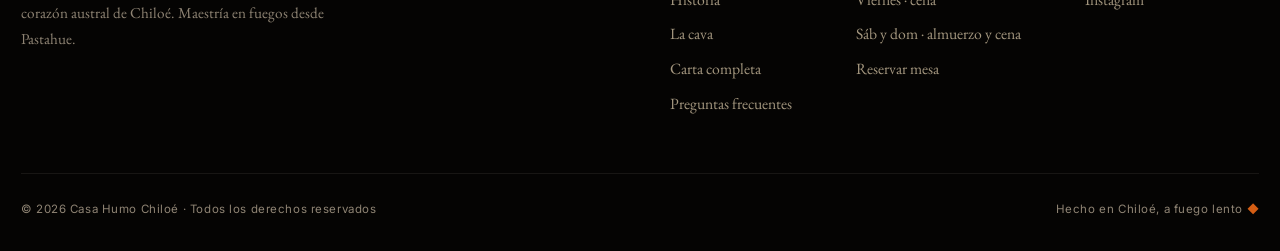
==== commit 83c2d864: "Agregar pet friendly y corregir fecha de apertura (14-nov)" ====
--- a/index.html
+++ b/index.html
@@ -58,7 +58,7 @@
   "logo": "https://casahumochiloe.cl/assets/img/logo.webp",
   "servesCuisine": ["Parrilla", "Cocina al fuego", "Chilena", "Ahumados", "Mariscos", "Cocina austral"],
   "priceRange": "$$",
-  "acceptsReservations": "https://script.google.com/macros/s/AKfycbxfyXHNaGl8e5pW71JRiO-z7sEqW3CfVbxzVckvH-xO8jqyY6tiCaftxIrY5ZErXjqlZg/exec",
+  "acceptsReservations": "https://casahumochiloe.cl/reservar/",
   "menu": "https://casahumochiloe.cl/carta.html",
   "email": "casahumochiloe@gmail.com",
   "telephone": "+56922174036",
@@ -156,7 +156,7 @@
     <a href="#historia">Historia</a>
     <a href="#cava">La cava</a>
     <a href="carta.html">Carta</a>
-    <a class="btn btn-primary" href="https://script.google.com/macros/s/AKfycbxfyXHNaGl8e5pW71JRiO-z7sEqW3CfVbxzVckvH-xO8jqyY6tiCaftxIrY5ZErXjqlZg/exec" target="_blank" rel="noopener">Reservar</a>
+    <a class="btn btn-primary" href="reservar/" target="_blank" rel="noopener">Reservar</a>
   </nav>
   <button class="nav-toggle" data-toggle aria-label="Abrir menú" aria-expanded="false">
     <svg viewBox="0 0 24 24" fill="none" stroke="currentColor" stroke-width="1.5"><path d="M3 6h18M3 12h18M3 18h18"/></svg>
@@ -177,10 +177,10 @@
     <h1 class="hero-title reveal d1">Cocina al fuego,<br><em>alma de Chiloé.</em></h1>
     <p class="hero-sub reveal d2">Cortes sellados sobre leña austral, ahumados de la casa y una cava escogida para acompañar la brasa.</p>
     <div class="hero-actions reveal d3">
-      <a class="btn btn-primary" href="https://script.google.com/macros/s/AKfycbxfyXHNaGl8e5pW71JRiO-z7sEqW3CfVbxzVckvH-xO8jqyY6tiCaftxIrY5ZErXjqlZg/exec" target="_blank" rel="noopener">Reservar mesa</a>
+      <a class="btn btn-primary" href="reservar/" target="_blank" rel="noopener">Reservar mesa</a>
       <a class="btn btn-ghost" href="carta.html">Ver la carta</a>
     </div>
-    <p class="hero-open reveal d4">Abrimos el <strong>sábado 3 de octubre de 2026</strong></p>
+    <p class="hero-open reveal d4">Abrimos el <strong>sábado 14 de noviembre de 2026</strong></p>
   </div>
   <div class="hero-scroll" aria-hidden="true"><span>Baja</span><span class="bar"></span></div>
 </section>
@@ -411,22 +411,22 @@
   <img width="1800" height="1005" loading="lazy" decoding="async" class="bg" src="assets/img/brasas.webp" alt="">
   <div class="reservar-tint"></div>
   <div class="wrap reservar-inner">
-    <span class="kicker reveal">Aforo reducido · Viernes a domingo</span>
+    <span class="kicker reveal">Aforo reducido · Pet friendly · Viernes a domingo</span>
     <h2 class="reveal d1">Pocas mesas, <em>una sola brasa</em>.</h2>
     <p class="reveal d2">Cocinamos a leña y con aforo reducido: solo tres servicios de fin de semana, y las mesas del sábado y domingo son las primeras en llenarse. Asegura la tuya con anticipación.</p>
     <div class="reservar-cta reveal d3">
-      <a class="btn btn-primary" href="https://script.google.com/macros/s/AKfycbxfyXHNaGl8e5pW71JRiO-z7sEqW3CfVbxzVckvH-xO8jqyY6tiCaftxIrY5ZErXjqlZg/exec" target="_blank" rel="noopener">Reservar mesa ahora</a>
+      <a class="btn btn-primary" href="reservar/" target="_blank" rel="noopener">Reservar mesa ahora</a>
       <a class="btn btn-ghost" href="https://wa.me/56922174036?text=Hola%20Casa%20Humo%2C%20quisiera%20reservar%20una%20mesa" target="_blank" rel="noopener">Reservar por WhatsApp</a>
     </div>
     <span class="fineprint reveal d3">Confirmación inmediata · Cupos limitados por servicio</span>
-    <span class="fineprint reveal d4">Abrimos el <strong>sábado 3 de octubre de 2026</strong></span>
-
-    <!-- ⚠️ PENDIENTE ANTES DE PUBLICAR — datos de contacto del local.
-         El sitio YA trae estos valores; verificar que sean los definitivos:
-           · WhatsApp / teléfono: +56 9 2217 4036  (aparece en: enlace wa.me y tel: de esta sección,
-             sección Ubicación, y en el bloque JSON-LD "telephone")
-           · Correo: casahumochiloe@gmail.com  (JSON-LD "email" y llms.txt)
-         Si cambia el número, reemplazarlo en TODOS esos lugares. -->
+    <span class="fineprint reveal d4">Abrimos el <strong>sábado 14 de noviembre de 2026</strong></span>
+
+    <!-- ✅ CONFIRMADO 17-sep-2026 — datos de contacto del local.
+           · WhatsApp / teléfono DEFINITIVO: +56 9 2217 4036
+             (enlace wa.me y tel: de esta sección, sección Ubicación, bloque JSON-LD "telephone",
+              llms.txt y 404.html — todos ya actualizados)
+           · Correo: casahumochiloe@gmail.com  (JSON-LD "email" y llms.txt) — PENDIENTE de confirmar
+         Si alguna vez cambia el número, reemplazarlo en TODOS esos lugares. -->
 
     <!-- ⚠️ PENDIENTE: la venta de vinos y coctelería requiere la patente de alcoholes
          regularizada. No promocionar la cava hasta entonces. -->
@@ -466,7 +466,11 @@
         </div>
         <div class="info-block">
           <h3>Reservas</h3>
-          <p><a href="https://script.google.com/macros/s/AKfycbxfyXHNaGl8e5pW71JRiO-z7sEqW3CfVbxzVckvH-xO8jqyY6tiCaftxIrY5ZErXjqlZg/exec" target="_blank" rel="noopener">Reserva en línea &rarr;</a></p>
+          <p><a href="reservar/" target="_blank" rel="noopener">Reserva en línea &rarr;</a></p>
+        </div>
+        <div class="info-block">
+          <h3>Ambiente</h3>
+          <p>Somos pet friendly y recibimos niños: aquí cabe toda la familia, con mascota incluida.</p>
         </div>
       </div>
       <div class="info-map reveal d2">
@@ -556,7 +560,7 @@
           <span>Castro · Chiloé</span>
           <span>Viernes · cena</span>
           <span>Sáb y dom · almuerzo y cena</span>
-          <a href="https://script.google.com/macros/s/AKfycbxfyXHNaGl8e5pW71JRiO-z7sEqW3CfVbxzVckvH-xO8jqyY6tiCaftxIrY5ZErXjqlZg/exec" target="_blank" rel="noopener">Reservar mesa</a>
+          <a href="reservar/" target="_blank" rel="noopener">Reservar mesa</a>
         </div>
         <div class="footer-col">
           <h4>Contacto</h4>
@@ -583,7 +587,7 @@
     <svg viewBox="0 0 24 24" fill="currentColor"><path d="M12.04 2C6.58 2 2.13 6.45 2.13 11.9c0 1.76.46 3.45 1.34 4.95L2 22l5.29-1.38a9.9 9.9 0 0 0 4.75 1.21h.01c5.46 0 9.9-4.45 9.9-9.91 0-2.65-1.03-5.14-2.9-7.01A9.82 9.82 0 0 0 12.04 2zm0 1.8c2.17 0 4.2.85 5.74 2.38a8.06 8.06 0 0 1 2.38 5.73c0 4.47-3.64 8.11-8.12 8.11a8.1 8.1 0 0 1-4.13-1.13l-.3-.18-3.06.8.82-2.99-.2-.31a8.03 8.03 0 0 1-1.26-4.3c0-4.48 3.64-8.12 8.11-8.12zm4.68 10.24c-.06-.11-.24-.18-.5-.31-.26-.13-1.54-.76-1.78-.85-.24-.09-.42-.13-.6.13-.17.26-.68.85-.83 1.02-.15.18-.31.2-.57.07-.26-.13-1.1-.4-2.1-1.29-.78-.69-1.3-1.55-1.45-1.81-.15-.26-.02-.4.11-.53.12-.12.26-.31.4-.46.13-.15.17-.26.26-.44.09-.18.04-.33-.02-.46-.06-.13-.6-1.43-.82-1.96-.21-.51-.43-.44-.6-.45l-.5-.01c-.18 0-.46.07-.7.33-.24.26-.92.9-.92 2.2 0 1.3.94 2.55 1.07 2.73.13.18 1.85 2.82 4.48 3.96.63.27 1.11.43 1.49.55.63.2 1.2.17 1.65.1.5-.07 1.54-.63 1.76-1.24.22-.61.22-1.13.15-1.24z"/></svg>
     <span>WhatsApp</span>
   </a>
-  <a class="mb-item mb-book" href="https://script.google.com/macros/s/AKfycbxfyXHNaGl8e5pW71JRiO-z7sEqW3CfVbxzVckvH-xO8jqyY6tiCaftxIrY5ZErXjqlZg/exec" target="_blank" rel="noopener">
+  <a class="mb-item mb-book" href="reservar/" target="_blank" rel="noopener">
     <svg viewBox="0 0 24 24" fill="none" stroke="currentColor" stroke-width="1.6"><rect x="3" y="4.5" width="18" height="16" rx="2"/><path d="M3 9h18M8 2.5v4M16 2.5v4"/></svg>
     <span>Reservar</span>
   </a>
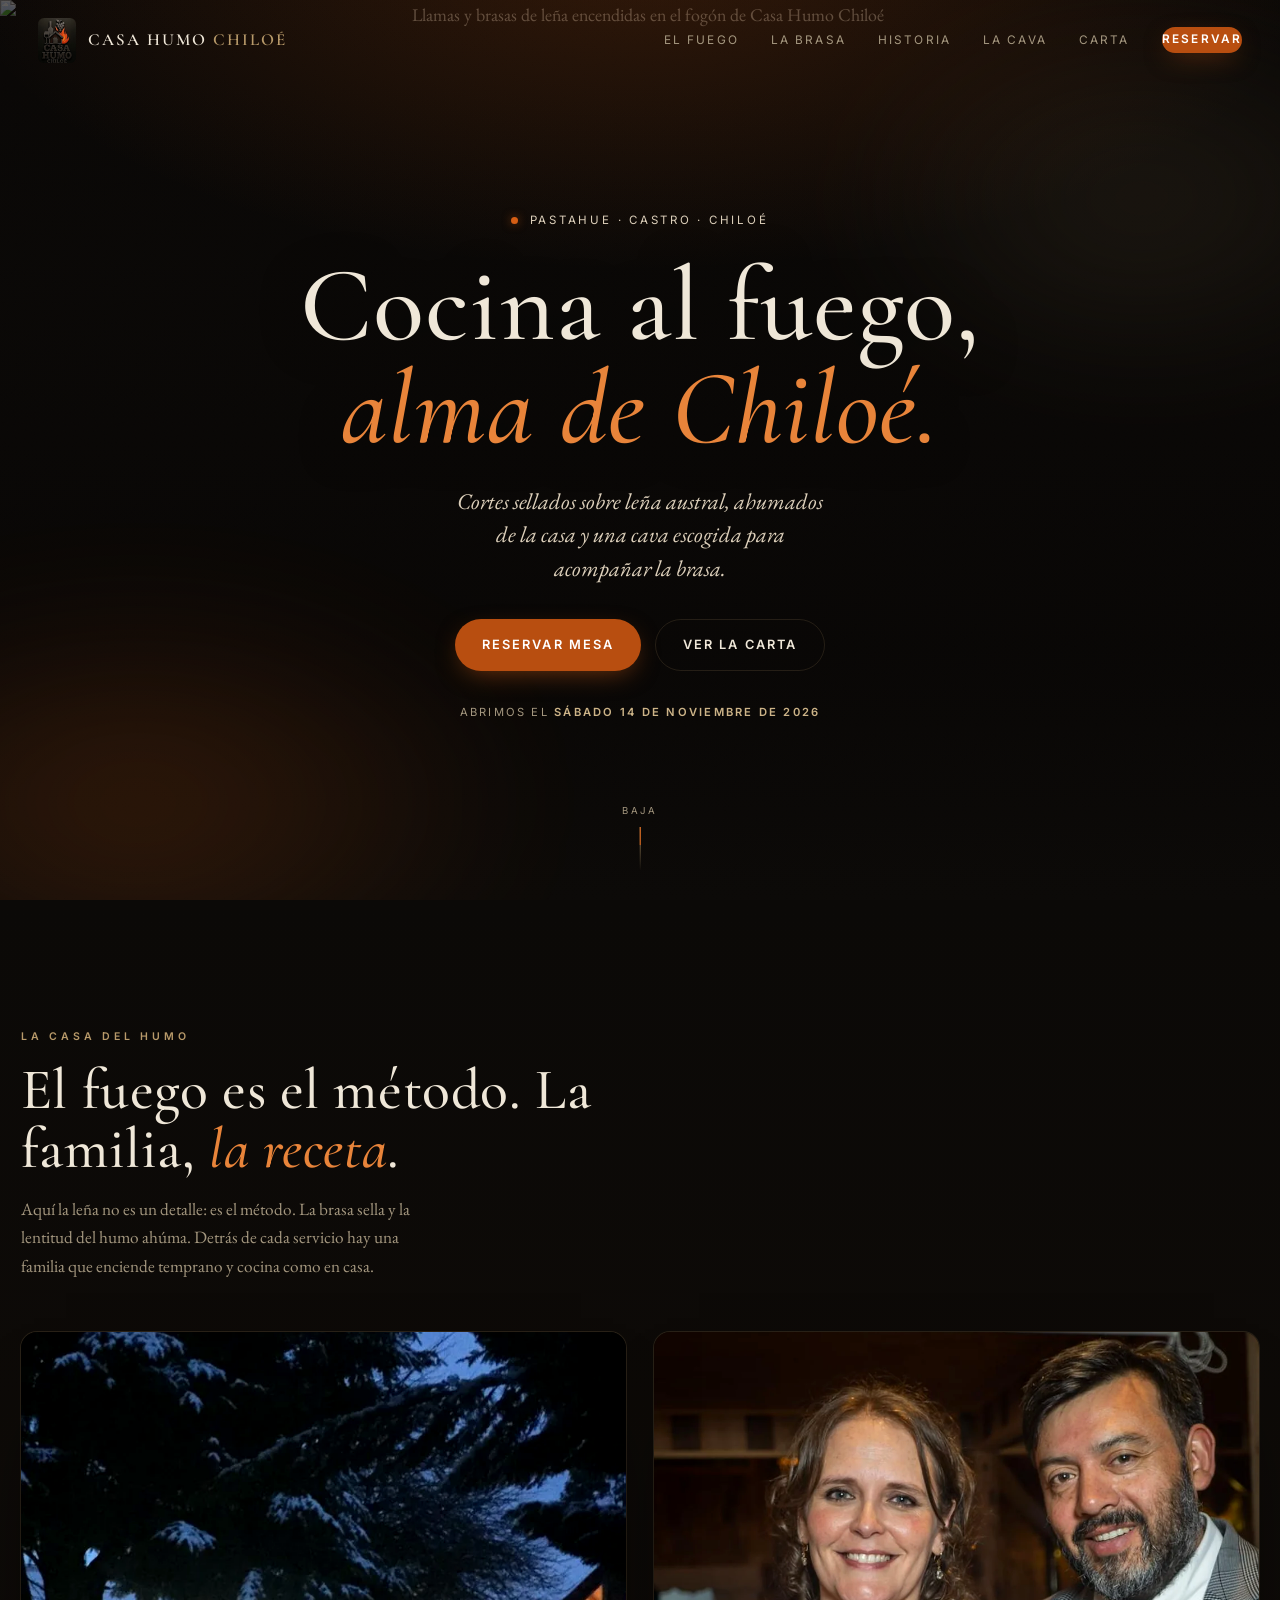
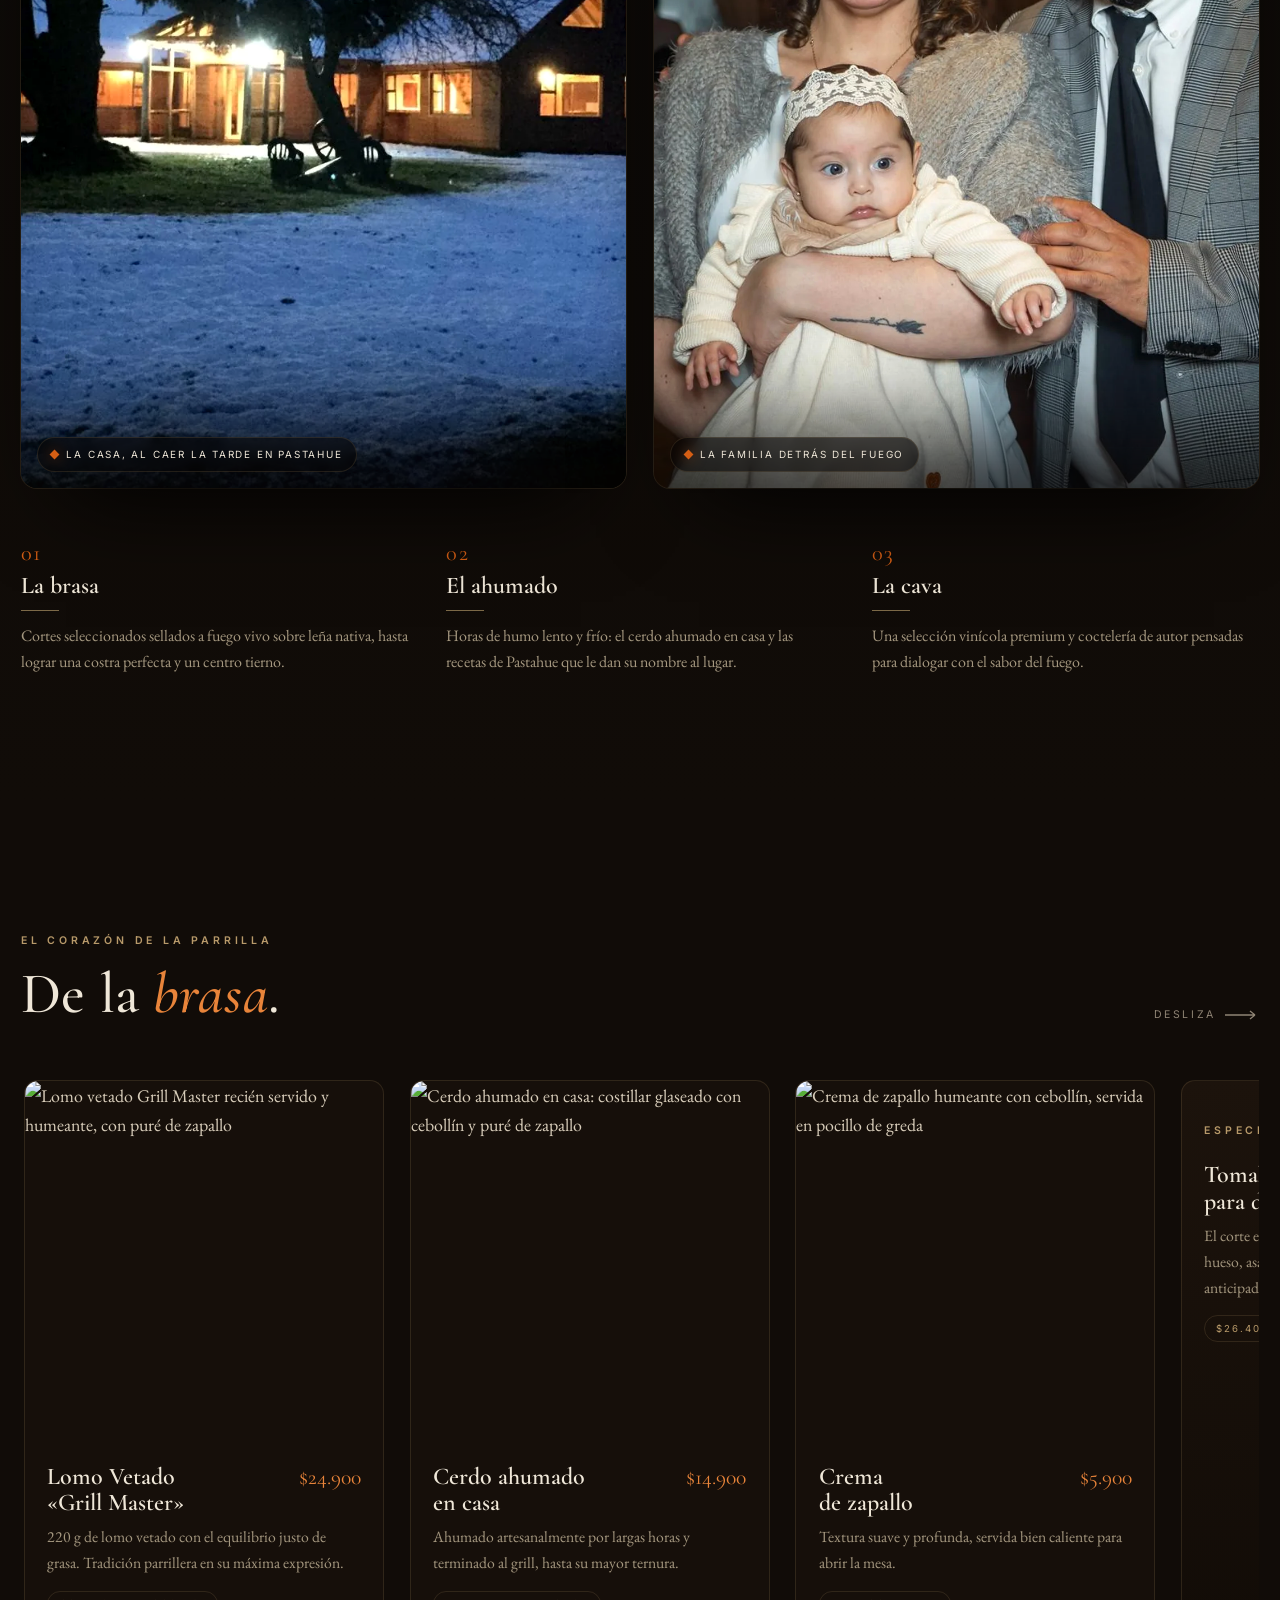
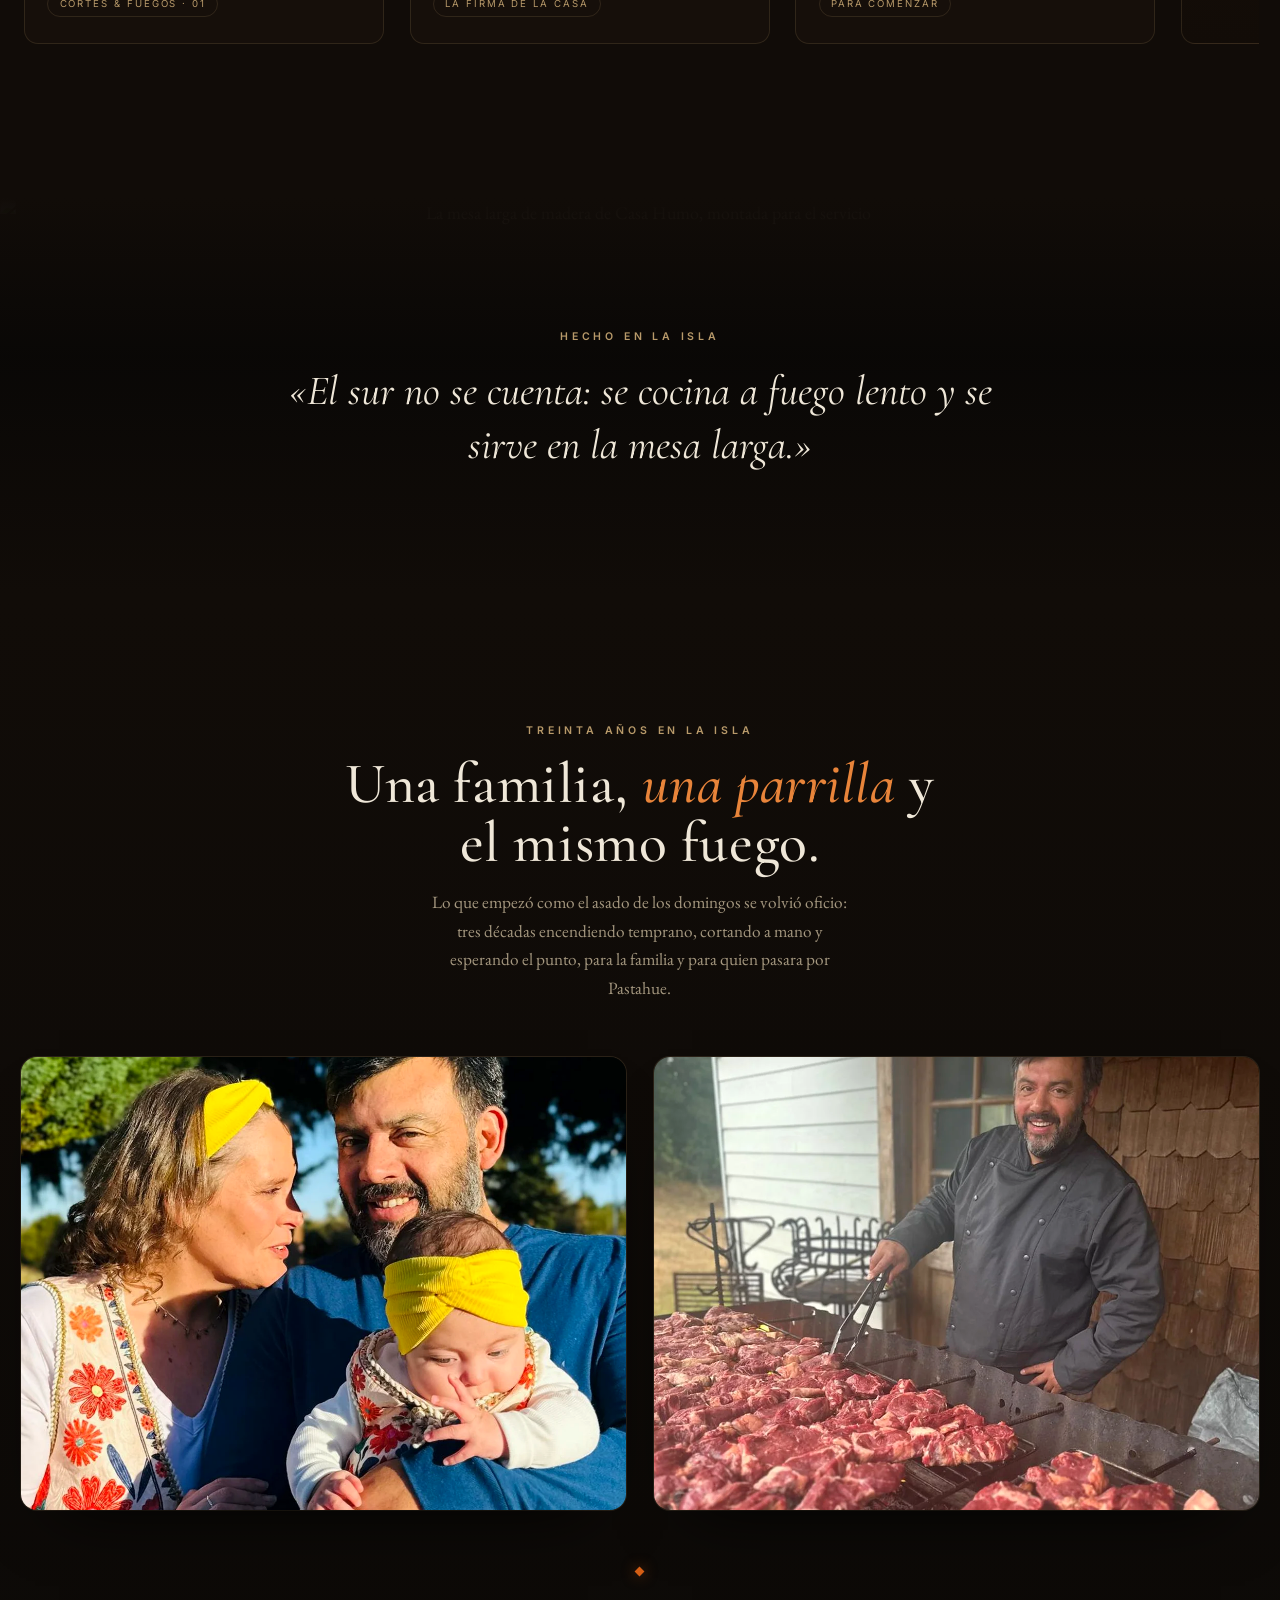
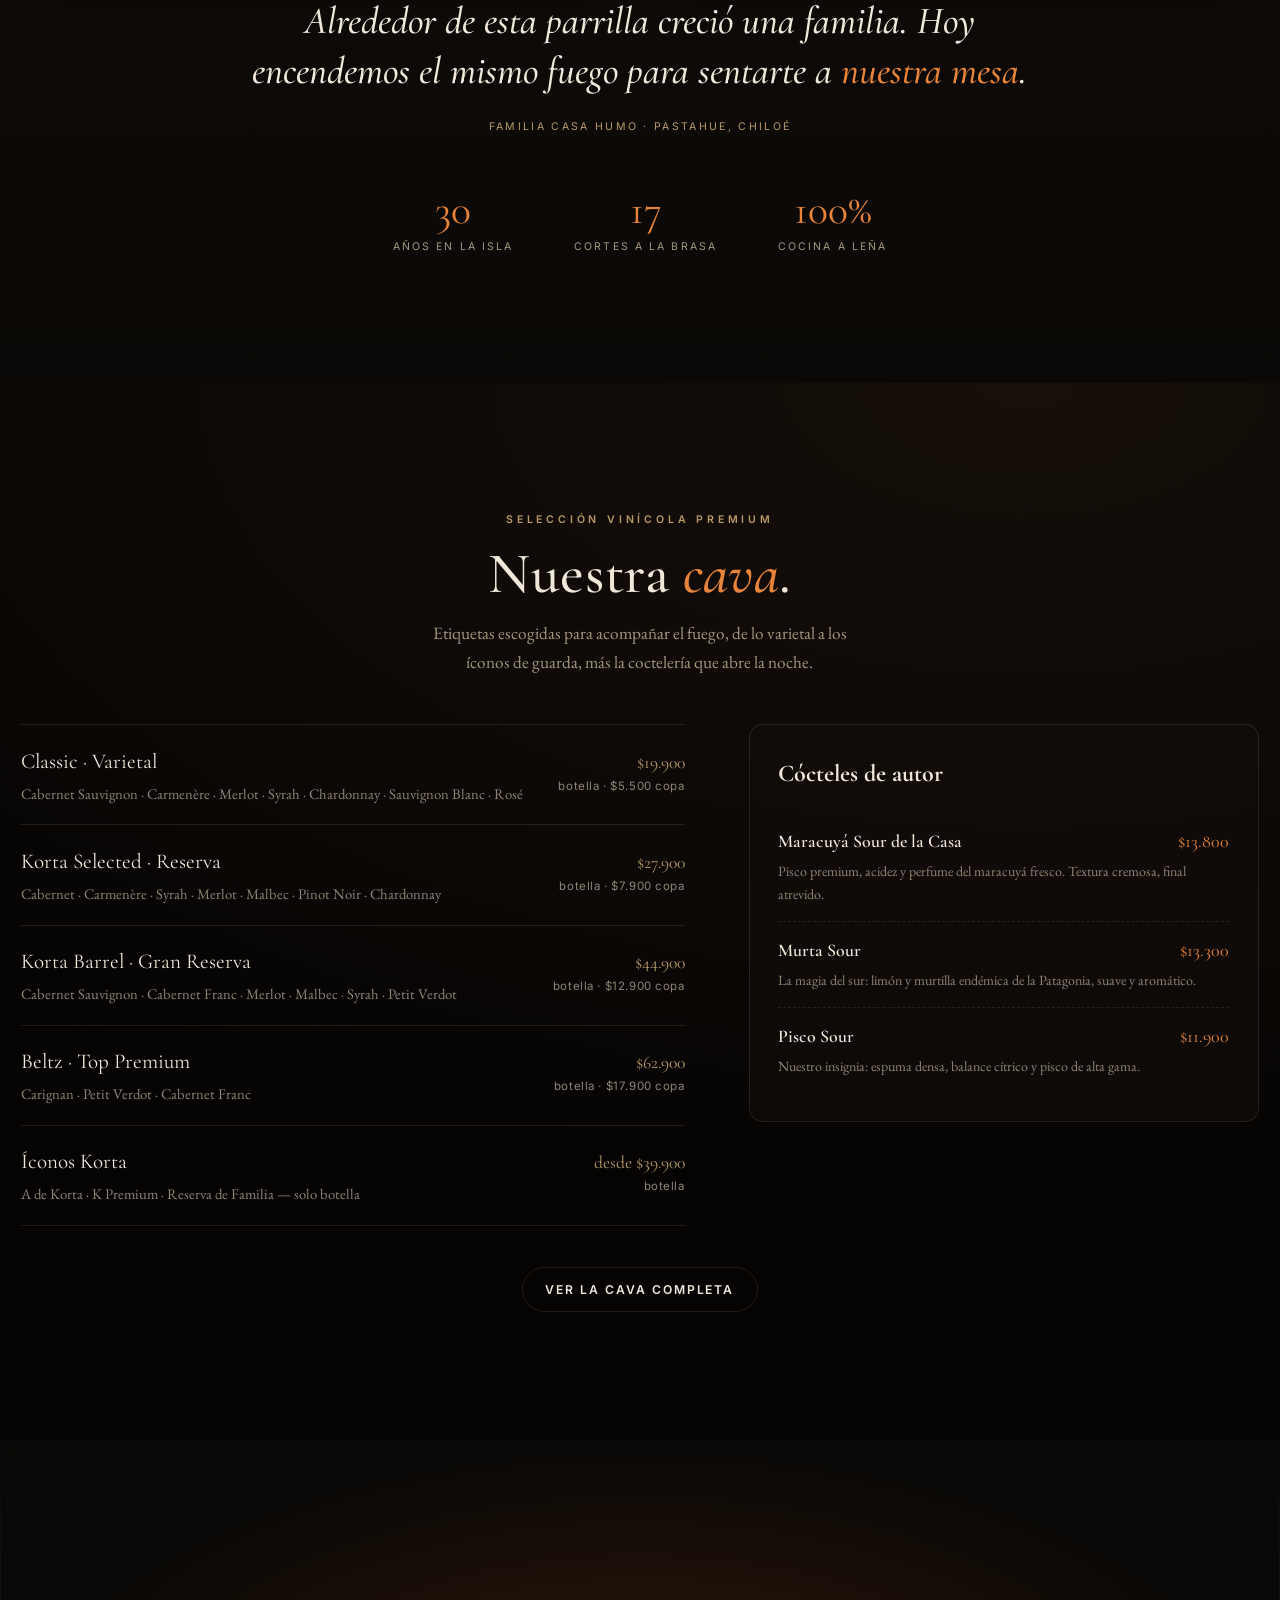
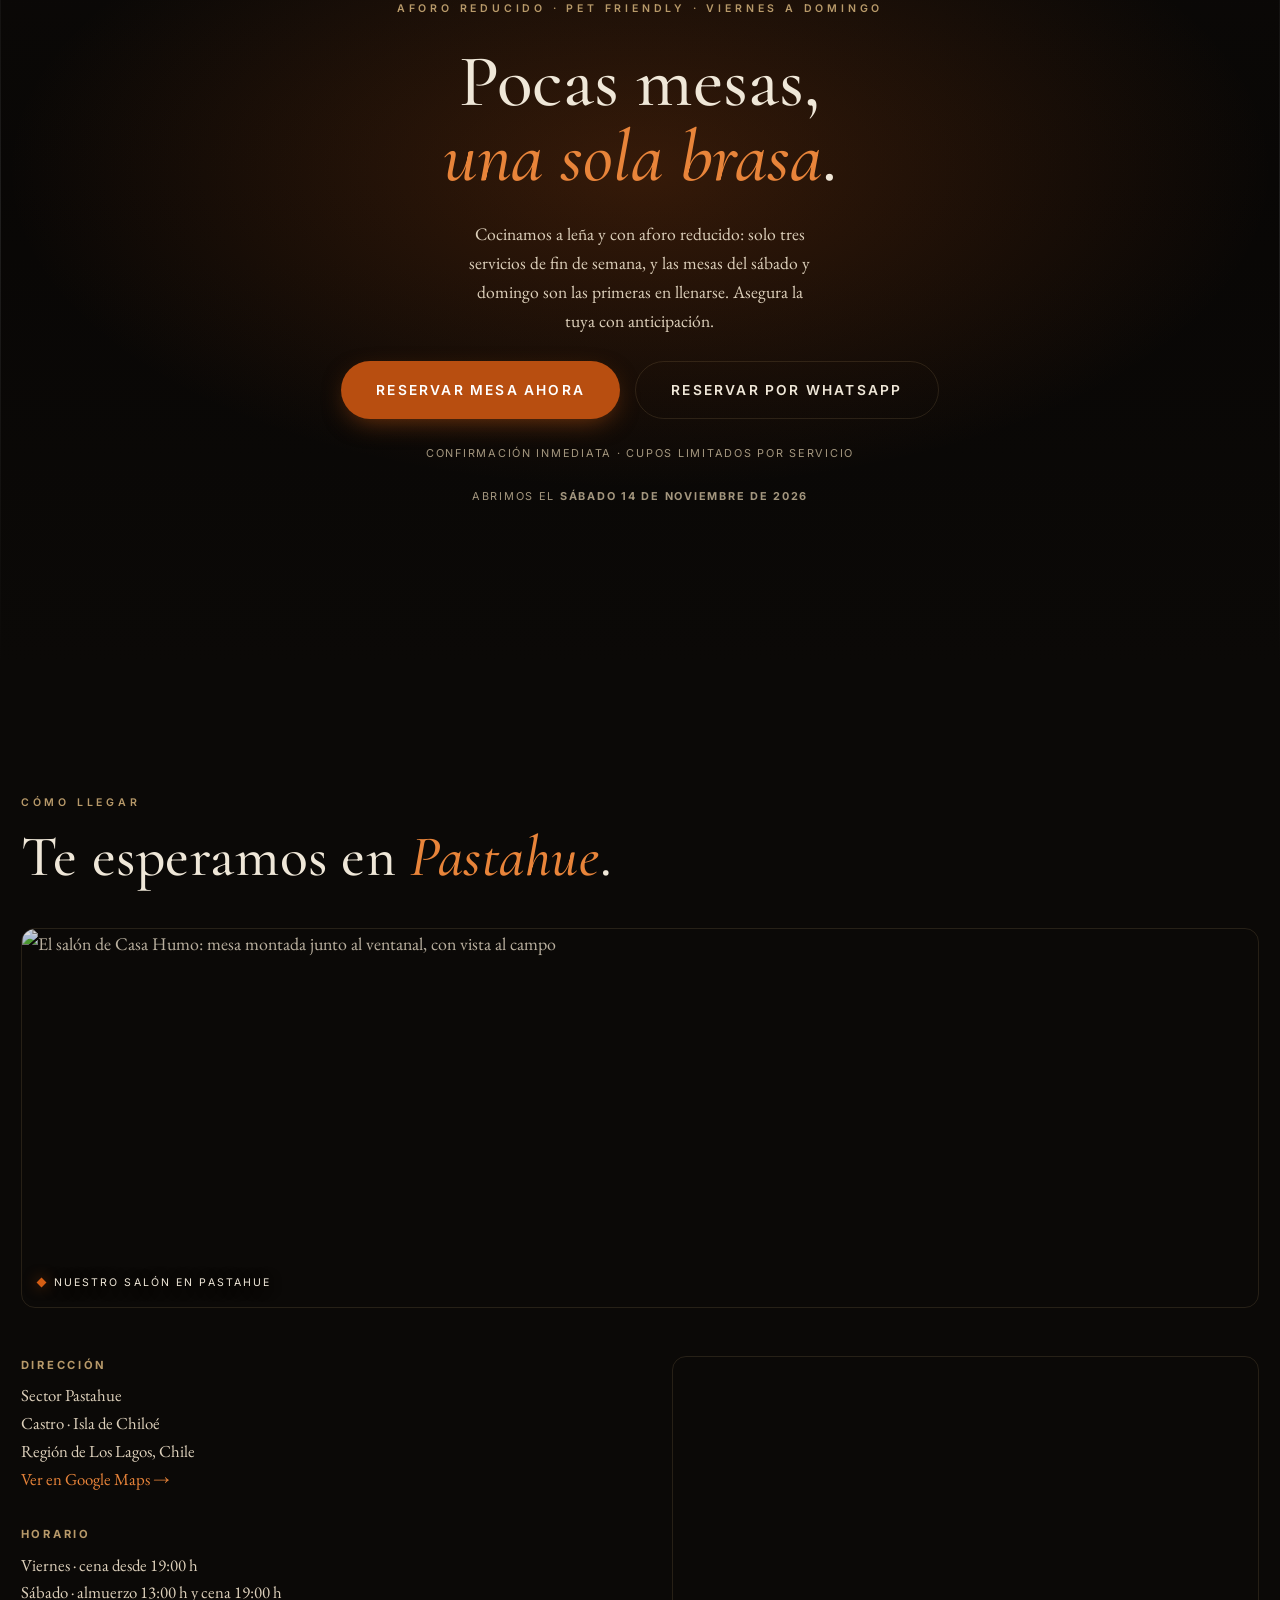
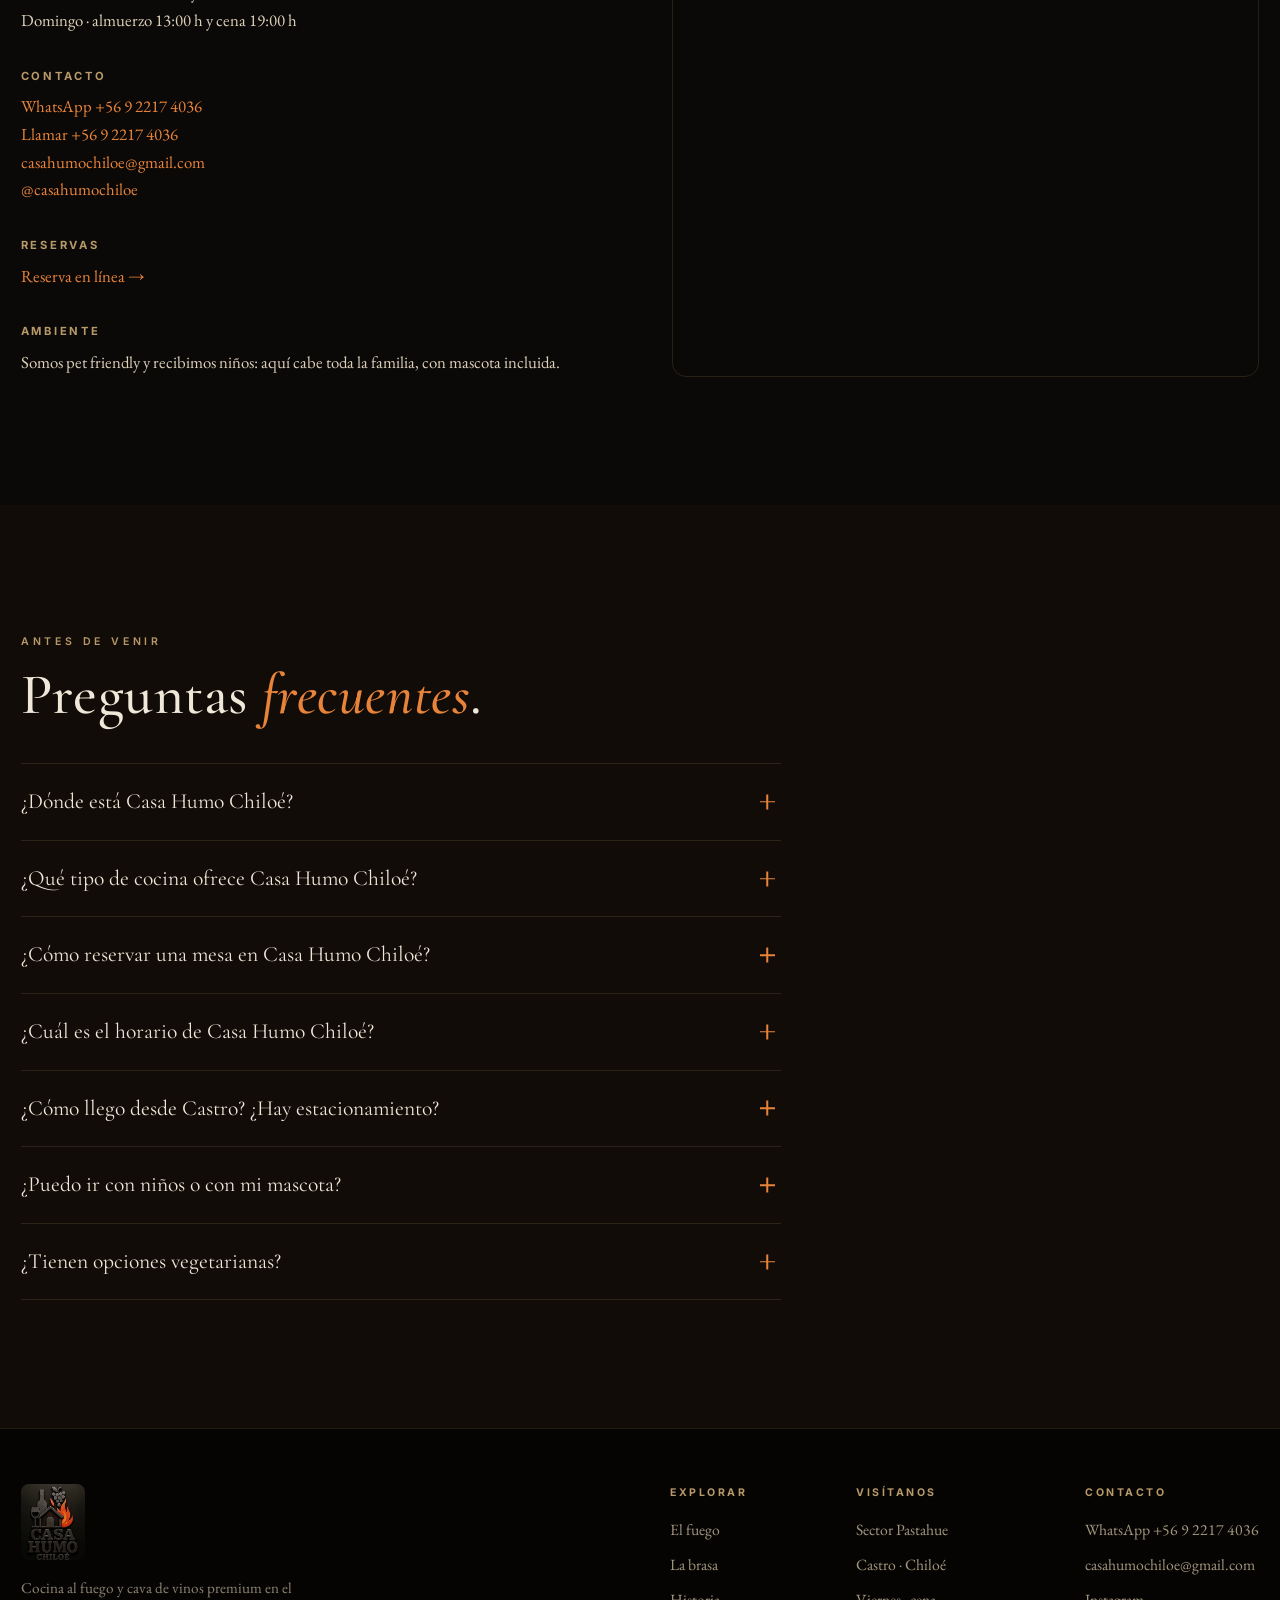
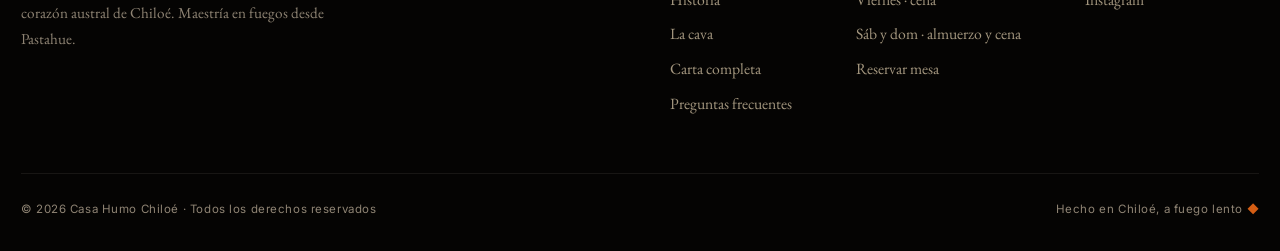
==== commit 15d874ec: "Fotos reales: fuego, platos y mezcla con casa y familia" ====
--- a/index.html
+++ b/index.html
@@ -168,7 +168,7 @@
 <!-- ===================== HERO ===================== -->
 <section class="hero">
   <!-- Hero = el fuego, no la casa. La imagen del LCP nunca va en lazy. -->
-  <div class="hero-bg"><img decoding="async" fetchpriority="high" width="1800" height="1005" src="assets/img/brasas.webp" alt="Brasas encendidas y llama viva en la parrilla a leña de Casa Humo Chiloé"></div>
+  <div class="hero-bg"><picture><source media="(max-width: 700px)" srcset="assets/img/fuego-brasas-movil.webp" width="900" height="1600"><img decoding="async" fetchpriority="high" width="1800" height="1005" src="assets/img/fuego-brasas.webp" alt="Llamas y brasas de leña encendidas en el fogón de Casa Humo Chiloé"></picture></div>
   <div class="hero-tint"></div>
   <div class="hero-mesh"></div>
   <div class="hero-grain"></div>
@@ -196,11 +196,11 @@
 
     <div class="concept-duo">
       <figure class="concept-photo reveal d1">
-        <img width="1200" height="1500" loading="lazy" decoding="async" src="assets/img/parrilla-servicio.webp" alt="El parrillero de Casa Humo atendiendo la parrilla llena de cortes al fuego, en pleno servicio">
-        <figcaption><span class="ember-diamond"></span> La parrilla, en pleno servicio</figcaption>
+        <img width="1280" height="960" loading="lazy" decoding="async" src="assets/img/casa-noche.webp" style="object-position:55% 50%" alt="La casa de Casa Humo Chiloé al anochecer, con luz cálida en las ventanas y nieve en el jardín">
+        <figcaption><span class="ember-diamond"></span> La casa, al caer la tarde en Pastahue</figcaption>
       </figure>
       <figure class="concept-photo reveal d2">
-        <img width="1100" height="1375" loading="lazy" decoding="async" src="assets/img/familia-completa.webp" alt="La familia de Casa Humo Chiloé: padre, madre e hija">
+        <img width="1100" height="1375" loading="lazy" decoding="async" src="assets/img/familia-completa.webp" alt="La familia de Casa Humo Chiloé —padre, madre e hija— el día del bautizo de la pequeña">
         <figcaption><span class="ember-diamond"></span> La familia detrás del fuego</figcaption>
       </figure>
     </div>
@@ -247,7 +247,7 @@
     <div class="wrap"><div class="track" data-track>
 
       <article class="dish" data-tilt>
-        <div class="dish-img"><img width="1100" height="1100" src="assets/img/lomo-vetado.webp" alt="Lomo vetado Grill Master sellado sobre parrilla de hierro" loading="lazy"><div class="dish-halo"></div></div>
+        <div class="dish-img"><img width="1100" height="1100" src="assets/img/lomo-vetado-real.webp" alt="Lomo vetado Grill Master recién servido y humeante, con puré de zapallo" loading="lazy"><div class="dish-halo"></div></div>
         <div class="dish-body">
           <div class="dish-top"><h3>Lomo Vetado<br>«Grill Master»</h3><span class="price">$24.900</span></div>
           <p>220 g de lomo vetado con el equilibrio justo de grasa. Tradición parrillera en su máxima expresión.</p>
@@ -256,37 +256,19 @@
       </article>
 
       <article class="dish" data-tilt>
-        <div class="dish-img"><img width="1100" height="1100" src="assets/img/entrana.webp" alt="Entraña a las brasas con costra dorada, cortada para mostrar su interior jugoso" loading="lazy"><div class="dish-halo"></div></div>
-        <div class="dish-body">
-          <div class="dish-top"><h3>Entraña<br>a las brasas</h3><span class="price">$24.500</span></div>
-          <p>Corte premium de intensa jugosidad y fibra tierna, sellado a fuego alto para una costra perfecta.</p>
-          <span class="tag">Cortes & fuegos · 03</span>
-        </div>
-      </article>
-
-      <article class="dish" data-tilt>
-        <div class="dish-img"><img width="1100" height="1100" src="assets/img/flat-iron.webp" alt="Flat Iron servido en láminas abiertas con sal de mar de Pastahue" loading="lazy"><div class="dish-halo"></div></div>
-        <div class="dish-body">
-          <div class="dish-top"><h3>Flat Iron<br>con sal de mar</h3><span class="price">$22.900</span></div>
-          <p>El secreto mejor guardado de la parrilla: magro, sorprendentemente tierno y servido en láminas.</p>
-          <span class="tag">Cortes & fuegos · 05</span>
-        </div>
-      </article>
-
-      <article class="dish" data-tilt>
-        <div class="dish-img"><img width="1100" height="1100" src="assets/img/cerdo-ahumado.webp" alt="Chuleta de cerdo ahumada en casa con puré de manzana" loading="lazy"><div class="dish-halo"></div></div>
+        <div class="dish-img"><img width="1100" height="1100" src="assets/img/cerdo-ahumado-real.webp" alt="Cerdo ahumado en casa: costillar glaseado con cebollín y puré de zapallo" loading="lazy"><div class="dish-halo"></div></div>
         <div class="dish-body">
           <div class="dish-top"><h3>Cerdo ahumado<br>en casa</h3><span class="price">$14.900</span></div>
-          <p>Chuleta vetada ahumada artesanalmente por largas horas y terminada al grill, con puré de manzana.</p>
+          <p>Ahumado artesanalmente por largas horas y terminado al grill, hasta su mayor ternura.</p>
           <span class="tag">La firma de la casa</span>
         </div>
       </article>
 
       <article class="dish" data-tilt>
-        <div class="dish-img"><img width="1100" height="1100" src="assets/img/chancho-piedra.webp" alt="Chancho en piedra con sopaipillas caseras" loading="lazy"><div class="dish-halo"></div></div>
+        <div class="dish-img"><img width="1100" height="1100" src="assets/img/crema-zapallo.webp" alt="Crema de zapallo humeante con cebollín, servida en pocillo de greda" loading="lazy"><div class="dish-halo"></div></div>
         <div class="dish-body">
-          <div class="dish-top"><h3>Chancho en piedra<br>con sopaipillas</h3><span class="price">$6.900</span></div>
-          <p>Molienda tradicional en piedra volcánica con sopaipillas caseras fritas al momento.</p>
+          <div class="dish-top"><h3>Crema<br>de zapallo</h3><span class="price">$5.900</span></div>
+          <p>Textura suave y profunda, servida bien caliente para abrir la mesa.</p>
           <span class="tag">Para comenzar</span>
         </div>
       </article>
@@ -301,7 +283,7 @@
       </article>
 
       <a class="dish-cta" href="carta.html">
-        <img width="1800" height="1005" loading="lazy" decoding="async" src="assets/img/brasas.webp" alt="">
+        <img width="1800" height="1005" loading="lazy" decoding="async" src="assets/img/fuego-brasas.webp" alt="">
         <div class="inner">
           <span class="kicker">17 cortes · entradas · postres</span>
           <h3>La carta completa</h3>
@@ -315,7 +297,7 @@
 
 <!-- ===================== BAND ===================== -->
 <section class="band">
-  <img width="1800" height="1005" loading="lazy" decoding="async" src="assets/img/tejuelas.webp" alt="Tejuelas de alerce en la fachada de una casa chilota">
+  <img width="1800" height="1005" loading="lazy" decoding="async" src="assets/img/mesa-larga.webp" alt="La mesa larga de madera de Casa Humo, montada para el servicio">
   <div class="band-tint"></div>
   <div class="band-inner reveal">
     <span class="kicker">Hecho en la isla</span>
@@ -408,7 +390,7 @@
 
 <!-- ===================== RESERVAR ===================== -->
 <section class="reservar section-pad" id="reservar">
-  <img width="1800" height="1005" loading="lazy" decoding="async" class="bg" src="assets/img/brasas.webp" alt="">
+  <img width="1800" height="1005" loading="lazy" decoding="async" class="bg" src="assets/img/fuego-brasas.webp" alt="">
   <div class="reservar-tint"></div>
   <div class="wrap reservar-inner">
     <span class="kicker reveal">Aforo reducido · Pet friendly · Viernes a domingo</span>
@@ -441,13 +423,11 @@
       <h2 class="sec-title">Te esperamos en <em>Pastahue</em>.</h2>
     </div>
 
-    <!-- El lugar físico. Salió del hero (que ahora abre con la brasa) pero no del
-         sitio: aquí es donde de verdad corresponde, junto a cómo llegar. -->
     <figure class="info-photo reveal">
       <img loading="lazy" decoding="async" width="1280" height="960"
-           src="assets/img/casa-noche.webp"
-           alt="La casa de Casa Humo Chiloé al anochecer, con luz cálida en las ventanas y nieve en el jardín">
-      <figcaption><span class="ember-diamond" aria-hidden="true"></span>La casa, al caer la tarde en Pastahue</figcaption>
+           src="assets/img/salon-ventanal.webp"
+           alt="El salón de Casa Humo: mesa montada junto al ventanal, con vista al campo">
+      <figcaption><span class="ember-diamond" aria-hidden="true"></span>Nuestro salón en Pastahue</figcaption>
     </figure>
 
     <div class="info-grid">
--- a/styles.css
+++ b/styles.css
@@ -245,6 +245,7 @@
   padding:7rem 1.4rem 5rem;overflow:hidden;
 }
 .hero-bg{position:absolute;inset:0;z-index:0;}
+.hero-bg picture{display:block;width:100%;height:100%;}
 /* brightness(.62) estaba calibrado para la casa de noche; sobre las brasas apagaba
    la brasa misma. .74 deja vivir el rescoldo y el hero-tint sigue asegurando el texto. */
 .hero-bg img{width:100%;height:100%;object-fit:cover;filter:saturate(1.02) contrast(1.04) brightness(.74);}
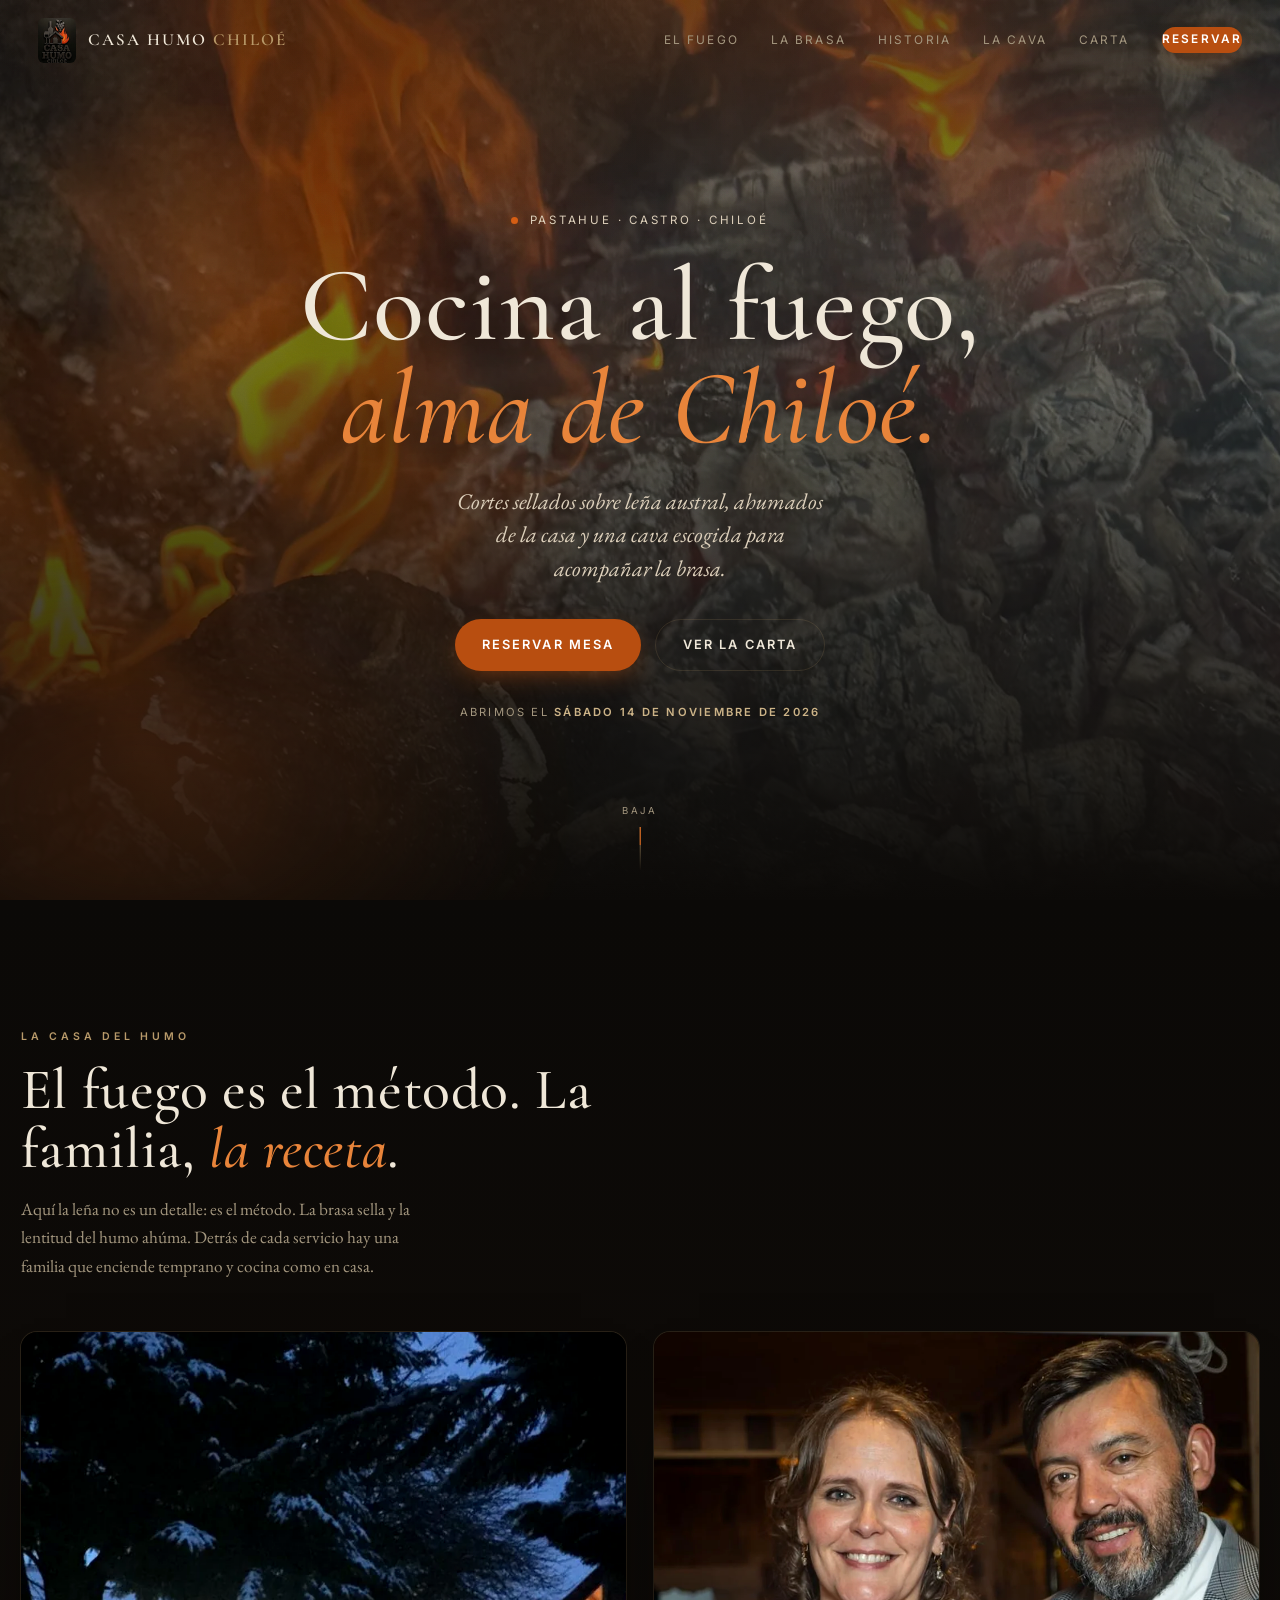
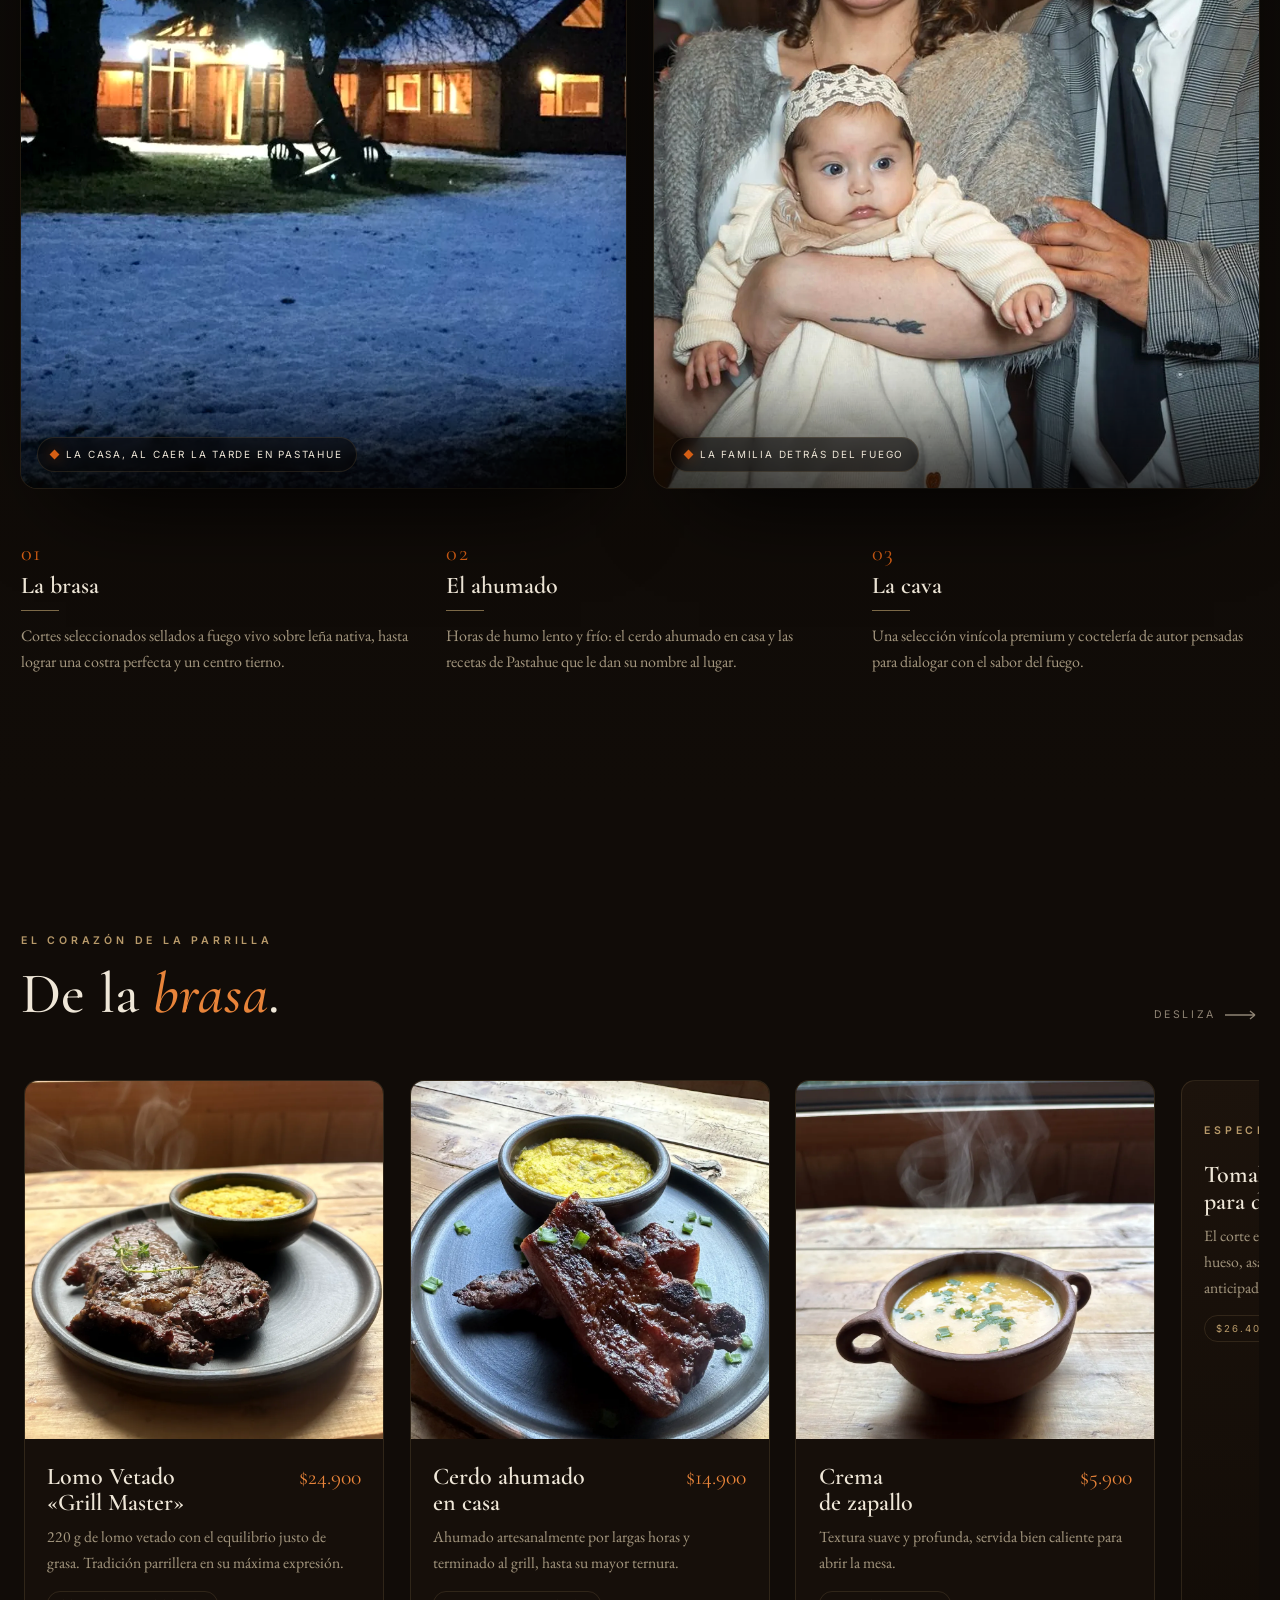
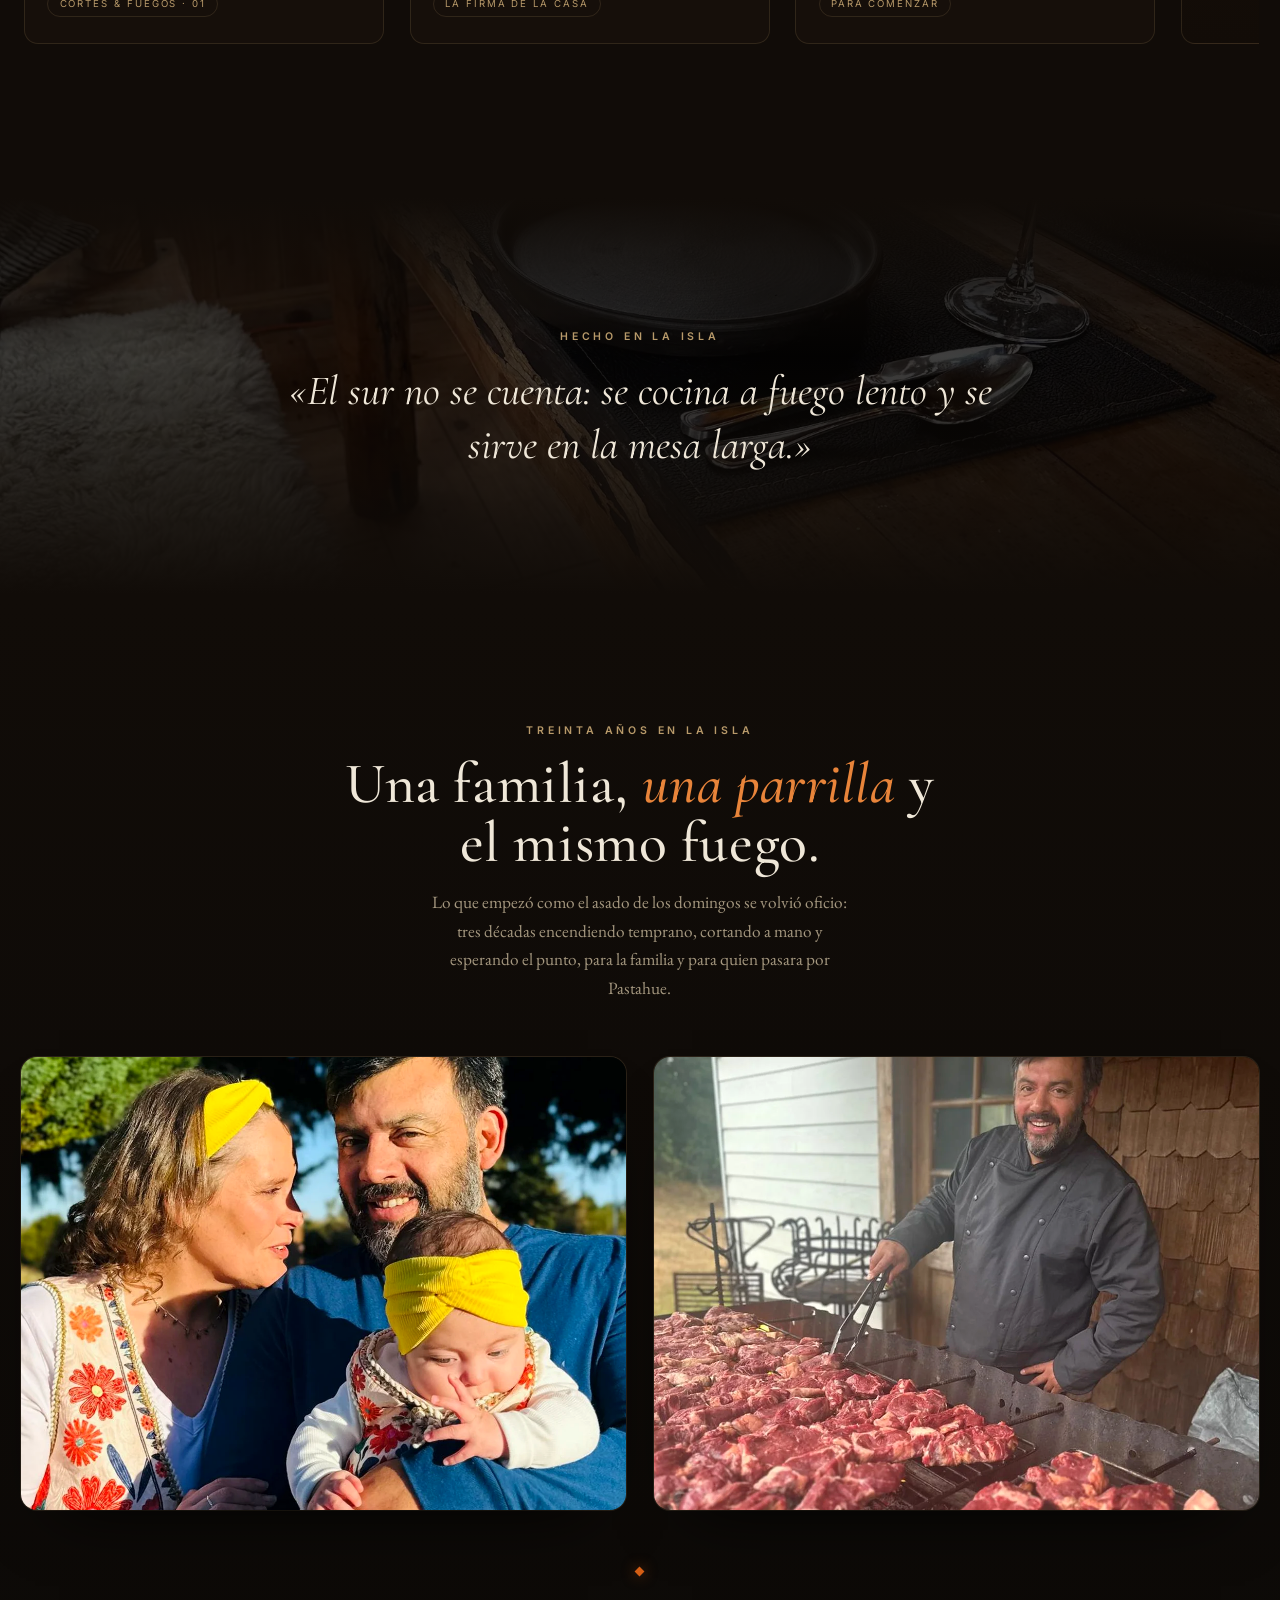
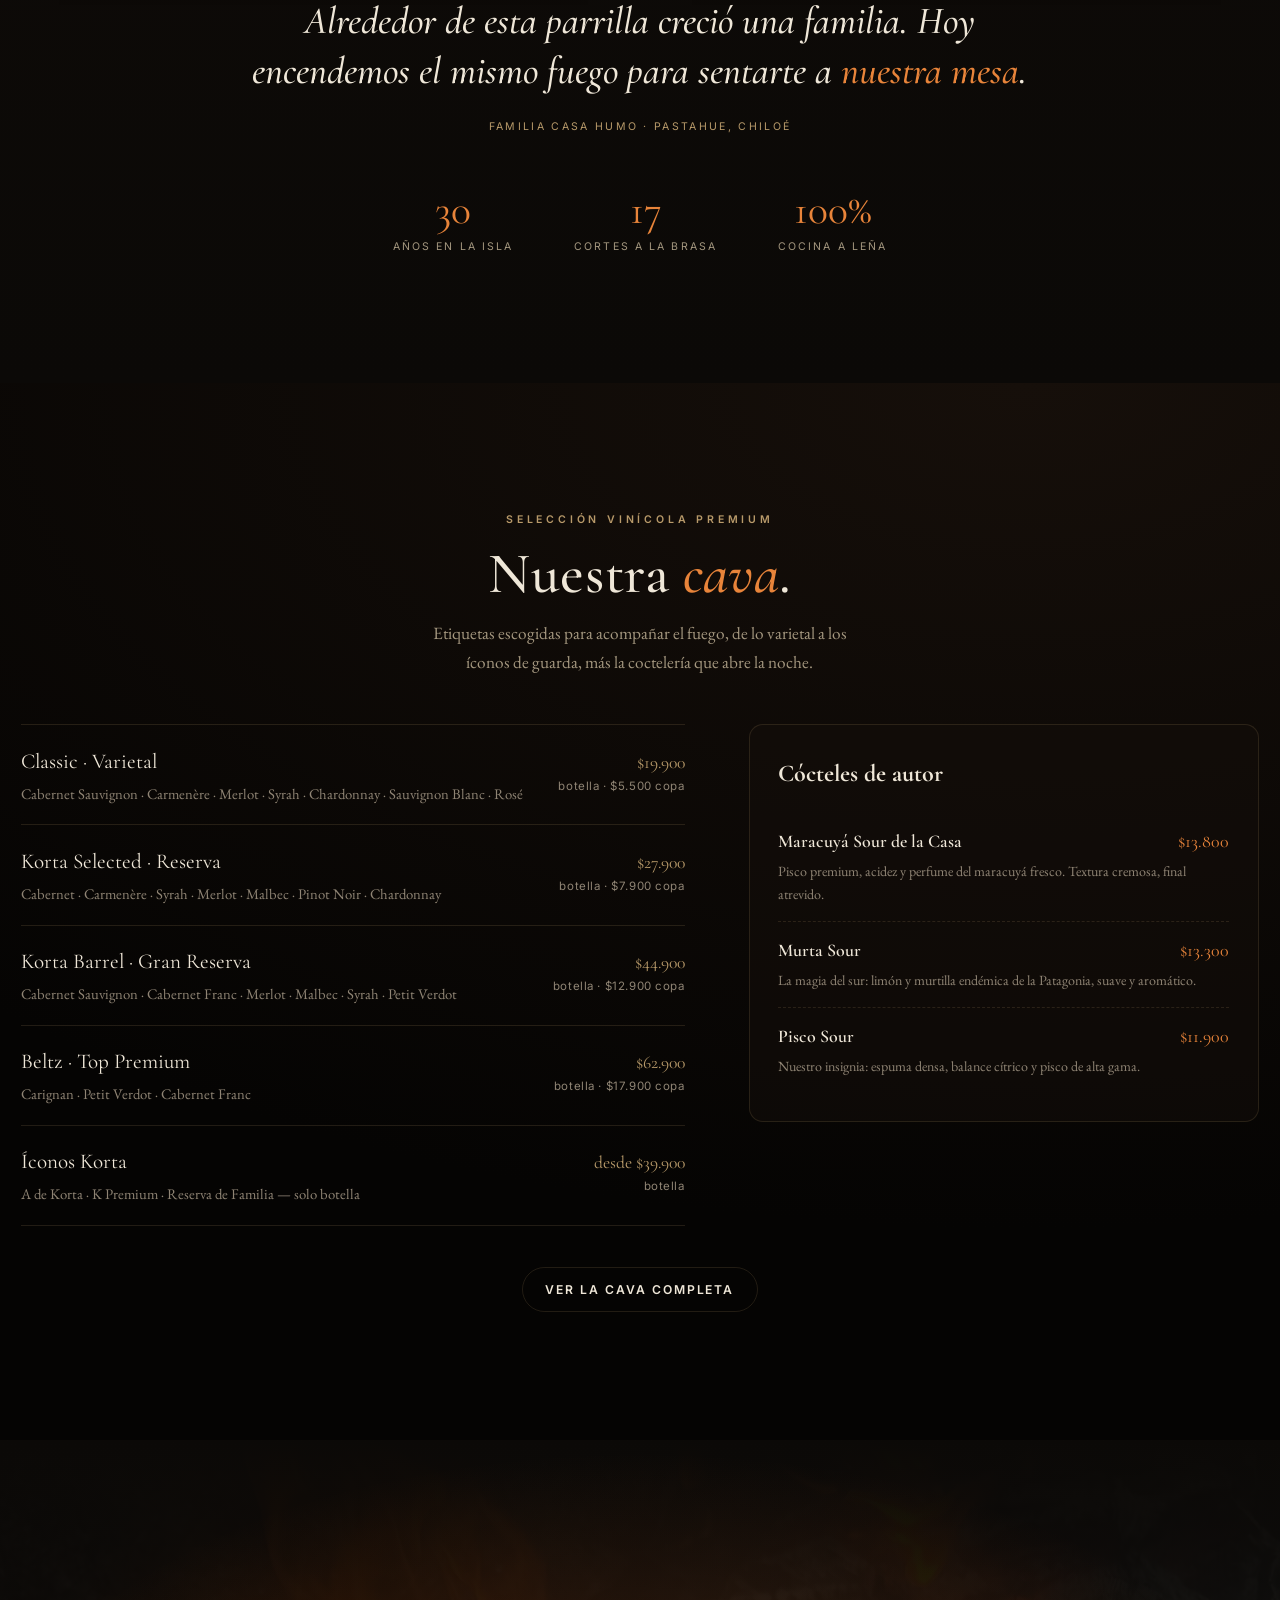
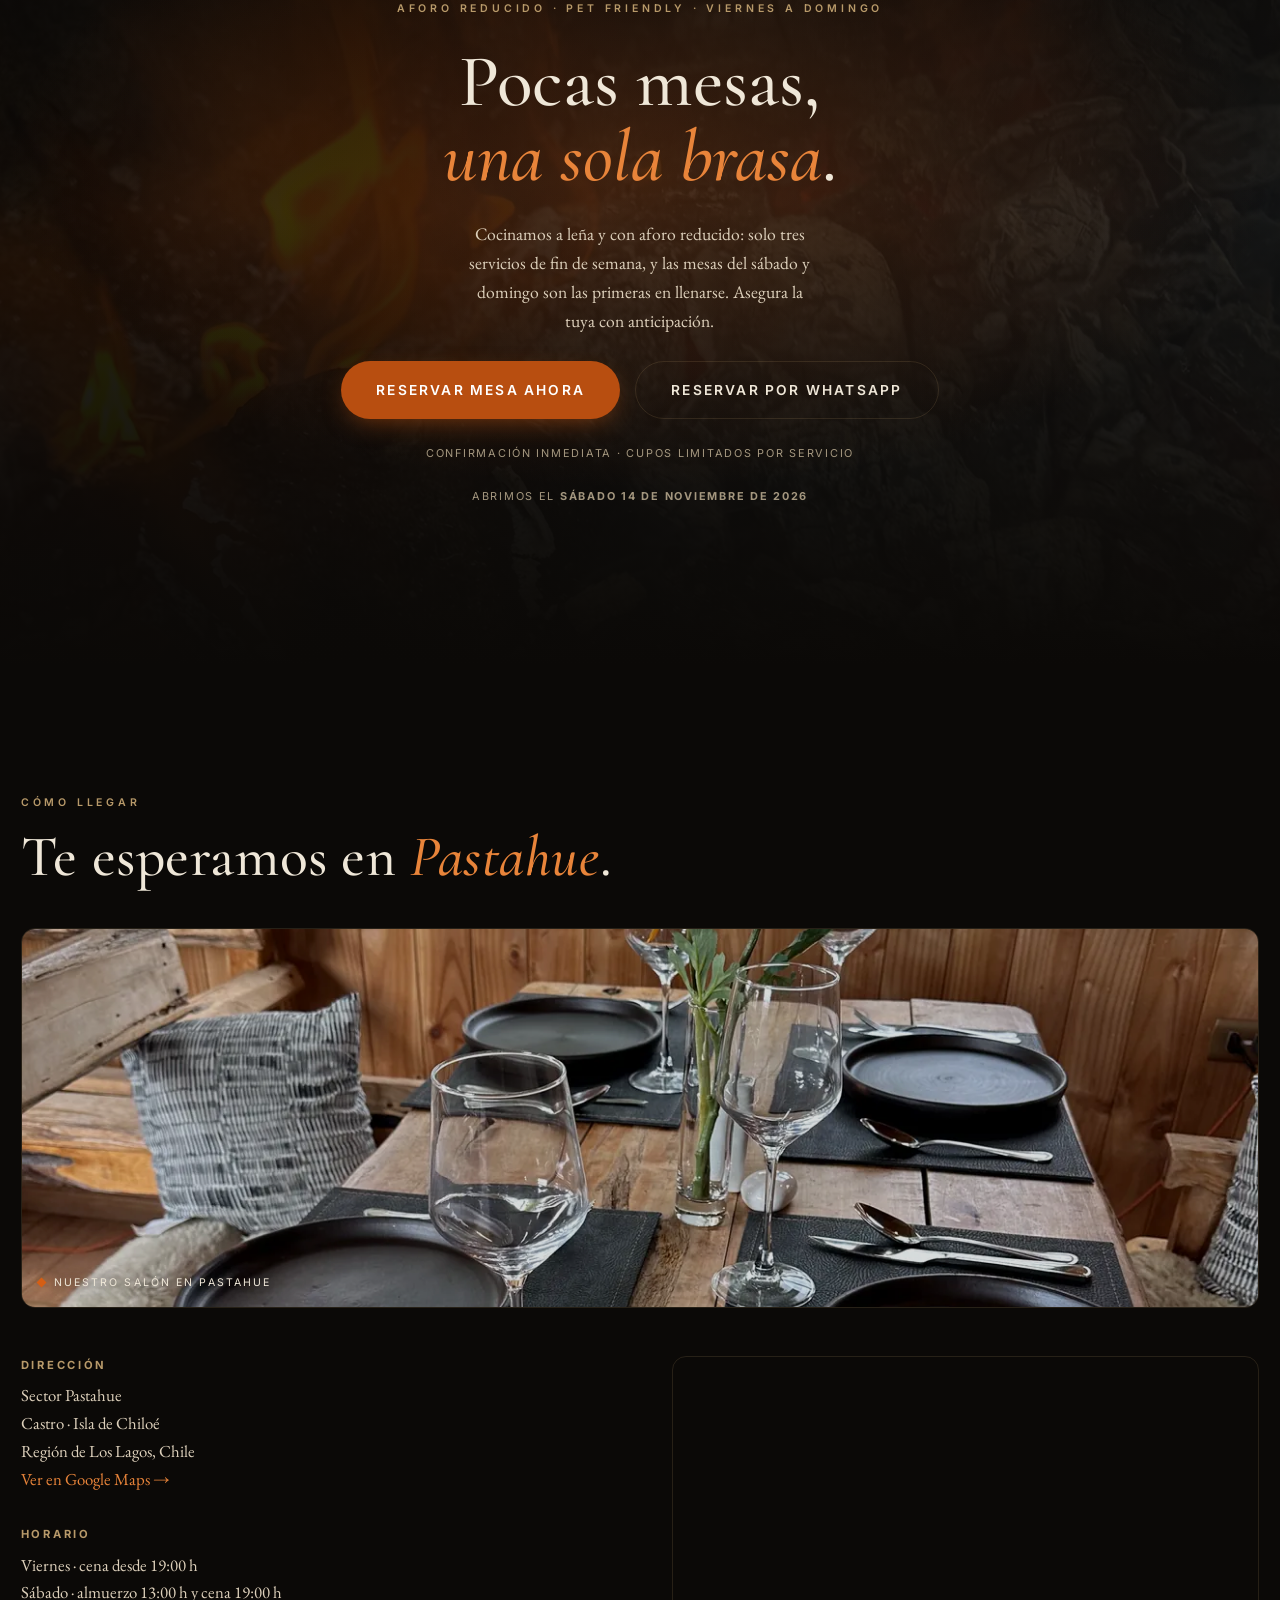
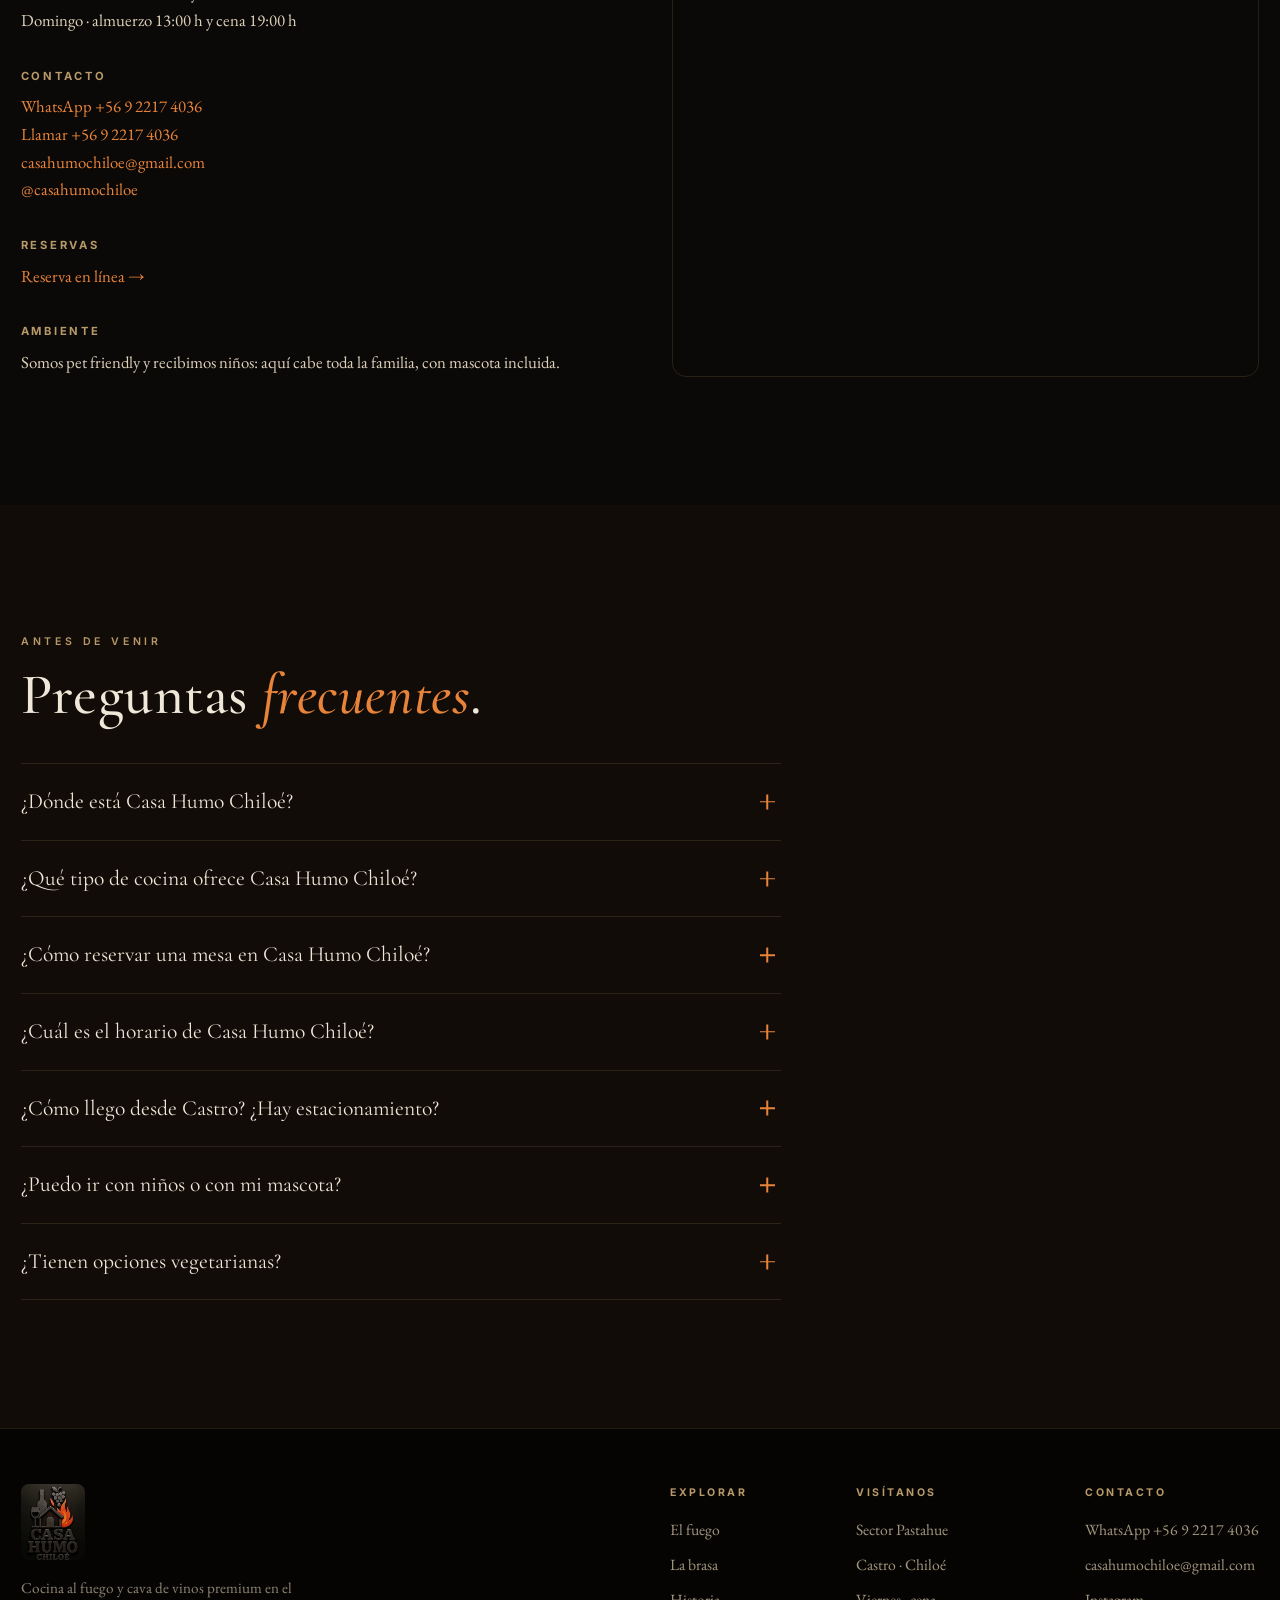
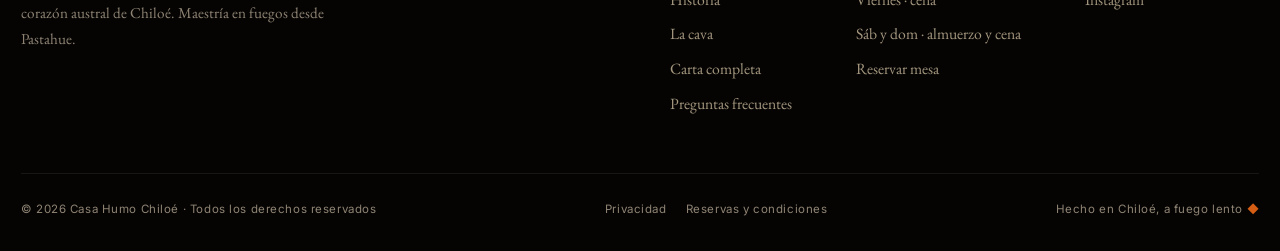
==== commit bf504312: "Agregar pagina legal: privacidad, reservas y condiciones" ====
--- a/index.html
+++ b/index.html
@@ -44,7 +44,7 @@
 <link rel="preconnect" href="https://fonts.gstatic.com" crossorigin>
 <link href="https://fonts.googleapis.com/css2?family=Cormorant+Garamond:ital,wght@0,400;0,500;0,600;0,700;1,400;1,500;1,600&family=EB+Garamond:ital,wght@0,400;0,500;1,400&family=Inter:wght@400;500;600&display=swap" rel="stylesheet">
 
-<link rel="stylesheet" href="styles.css?v=20260722">
+<link rel="stylesheet" href="styles.css?v=20260928">
 
 <!-- ===================== JSON-LD: Restaurant (Google Maps / IA) ===================== -->
 <script type="application/ld+json">
@@ -552,6 +552,7 @@
     </div>
     <div class="footer-bottom">
       <span>© 2026 Casa Humo Chiloé · Todos los derechos reservados</span>
+      <span class="footer-legal"><a href="legal.html#privacidad">Privacidad</a><a href="legal.html#terminos">Reservas y condiciones</a></span>
       <span>Hecho en Chiloé, a fuego lento <span class="fire">◆</span></span>
     </div>
   </div>
--- a/styles.css
+++ b/styles.css
@@ -562,6 +562,14 @@
 .menu-note{max-width:760px;margin:2rem auto 0;text-align:center;color:var(--muted-2);font-size:.82rem;font-style:italic;}
 .back-home{display:inline-flex;align-items:center;gap:.5rem;margin-top:1.4rem;font-family:var(--sans);font-size:.72rem;letter-spacing:.16em;text-transform:uppercase;color:var(--brass);}
 .back-home:hover{color:var(--ember-2);}
+.legal-list{max-width:720px;margin:0 auto;display:grid;gap:1.9rem;}
+.legal-item h3{font-family:var(--serif);font-weight:600;font-size:1.4rem;color:var(--cream);line-height:1.2;margin-bottom:.45rem;}
+.legal-item p{color:var(--cream-2);font-size:1.06rem;line-height:1.7;}
+.legal-item a{color:var(--ember-2);border-bottom:1px solid transparent;transition:border-color .3s;}
+.legal-item a:hover{border-color:var(--ember-2);}
+.footer-legal{display:flex;gap:1.2rem;flex-wrap:wrap;}
+.footer-legal a{color:var(--muted-2);transition:color .3s;}
+.footer-legal a:hover{color:var(--cream);}
 
 /* ---------- utility ---------- */
 .center{text-align:center;}
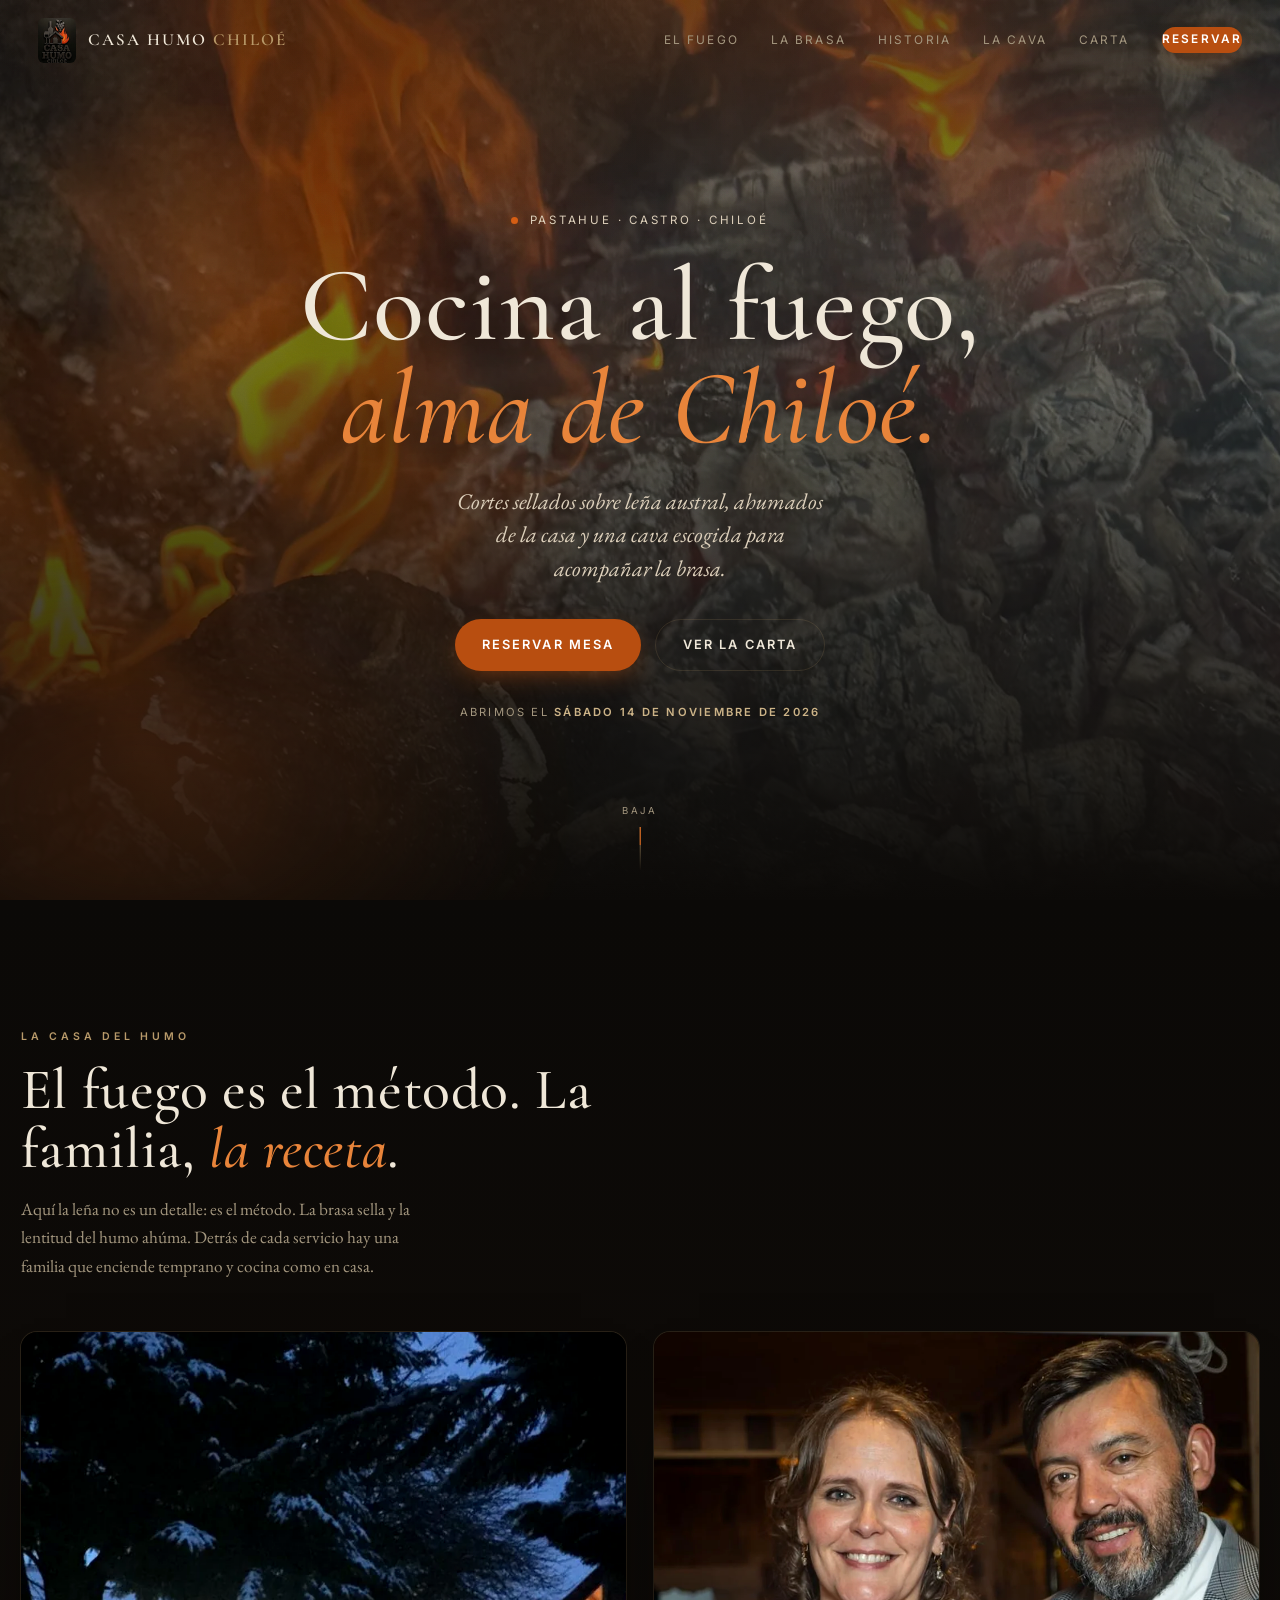
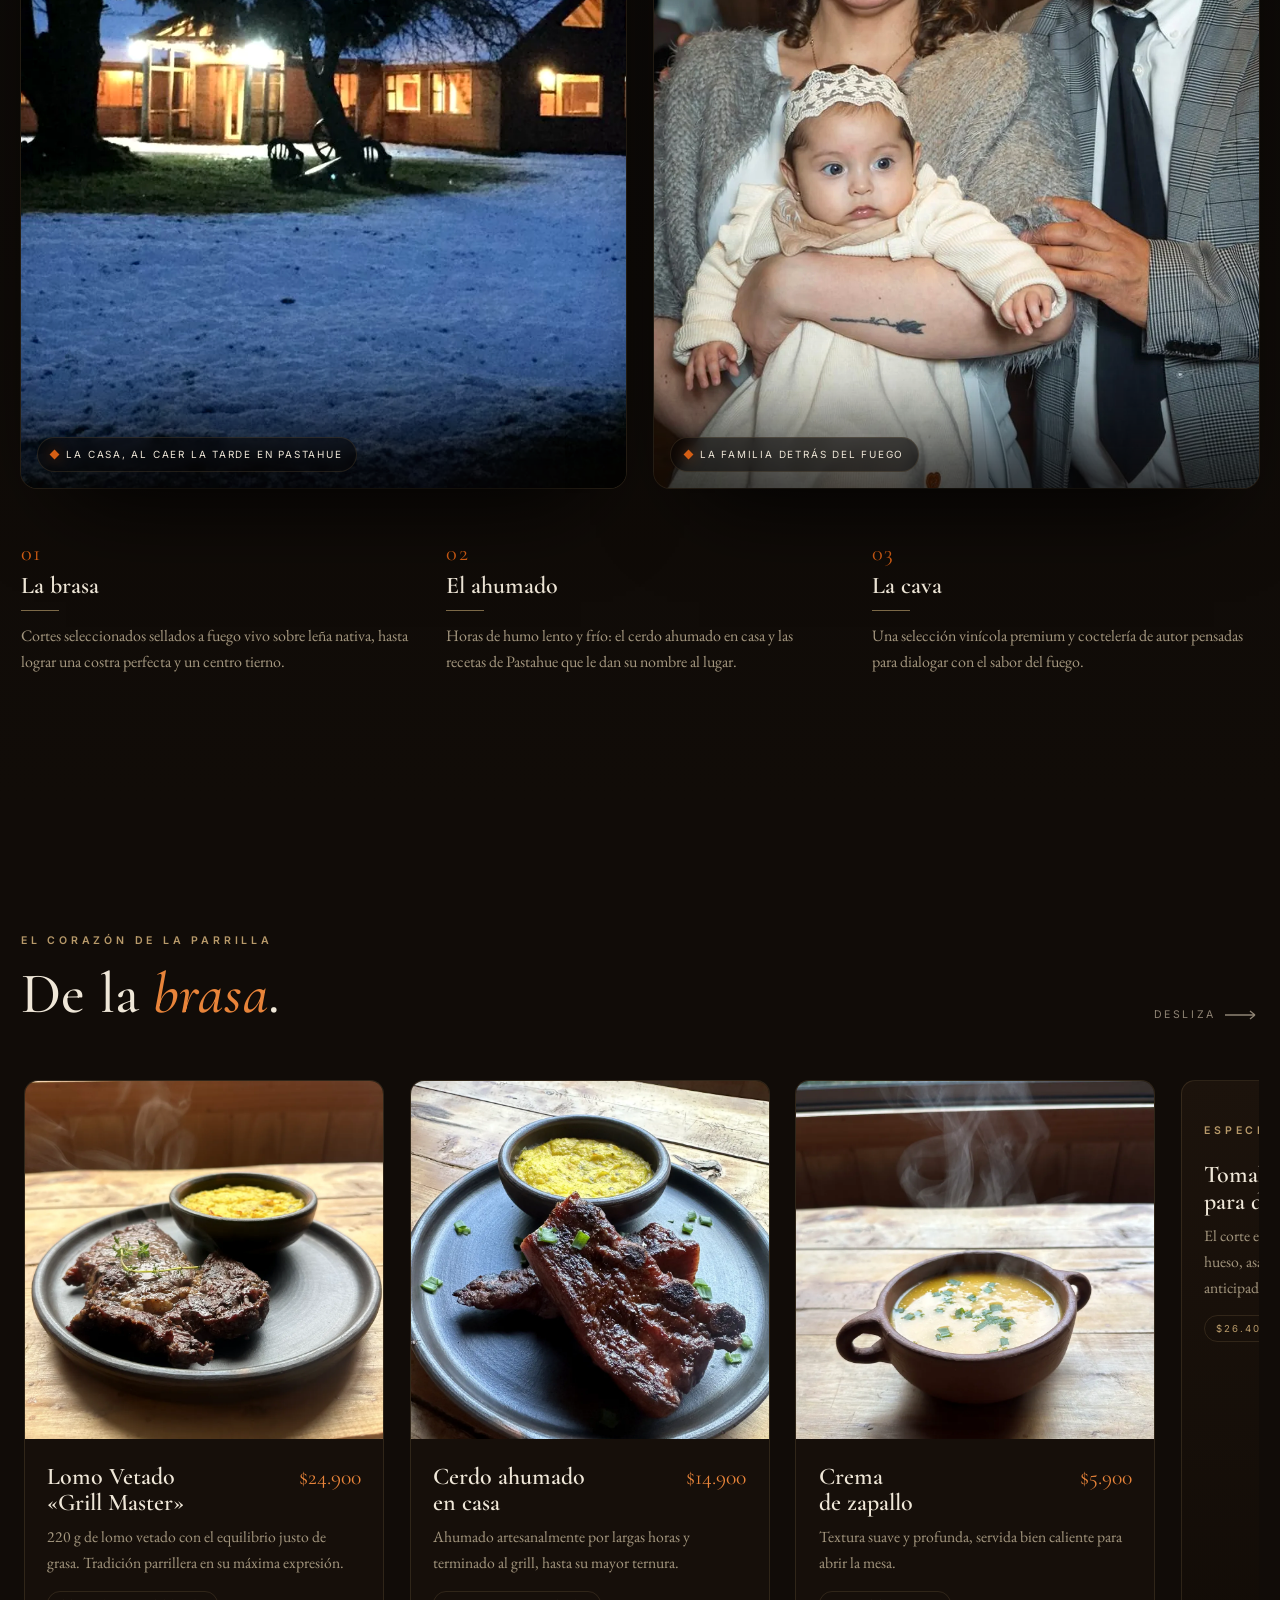
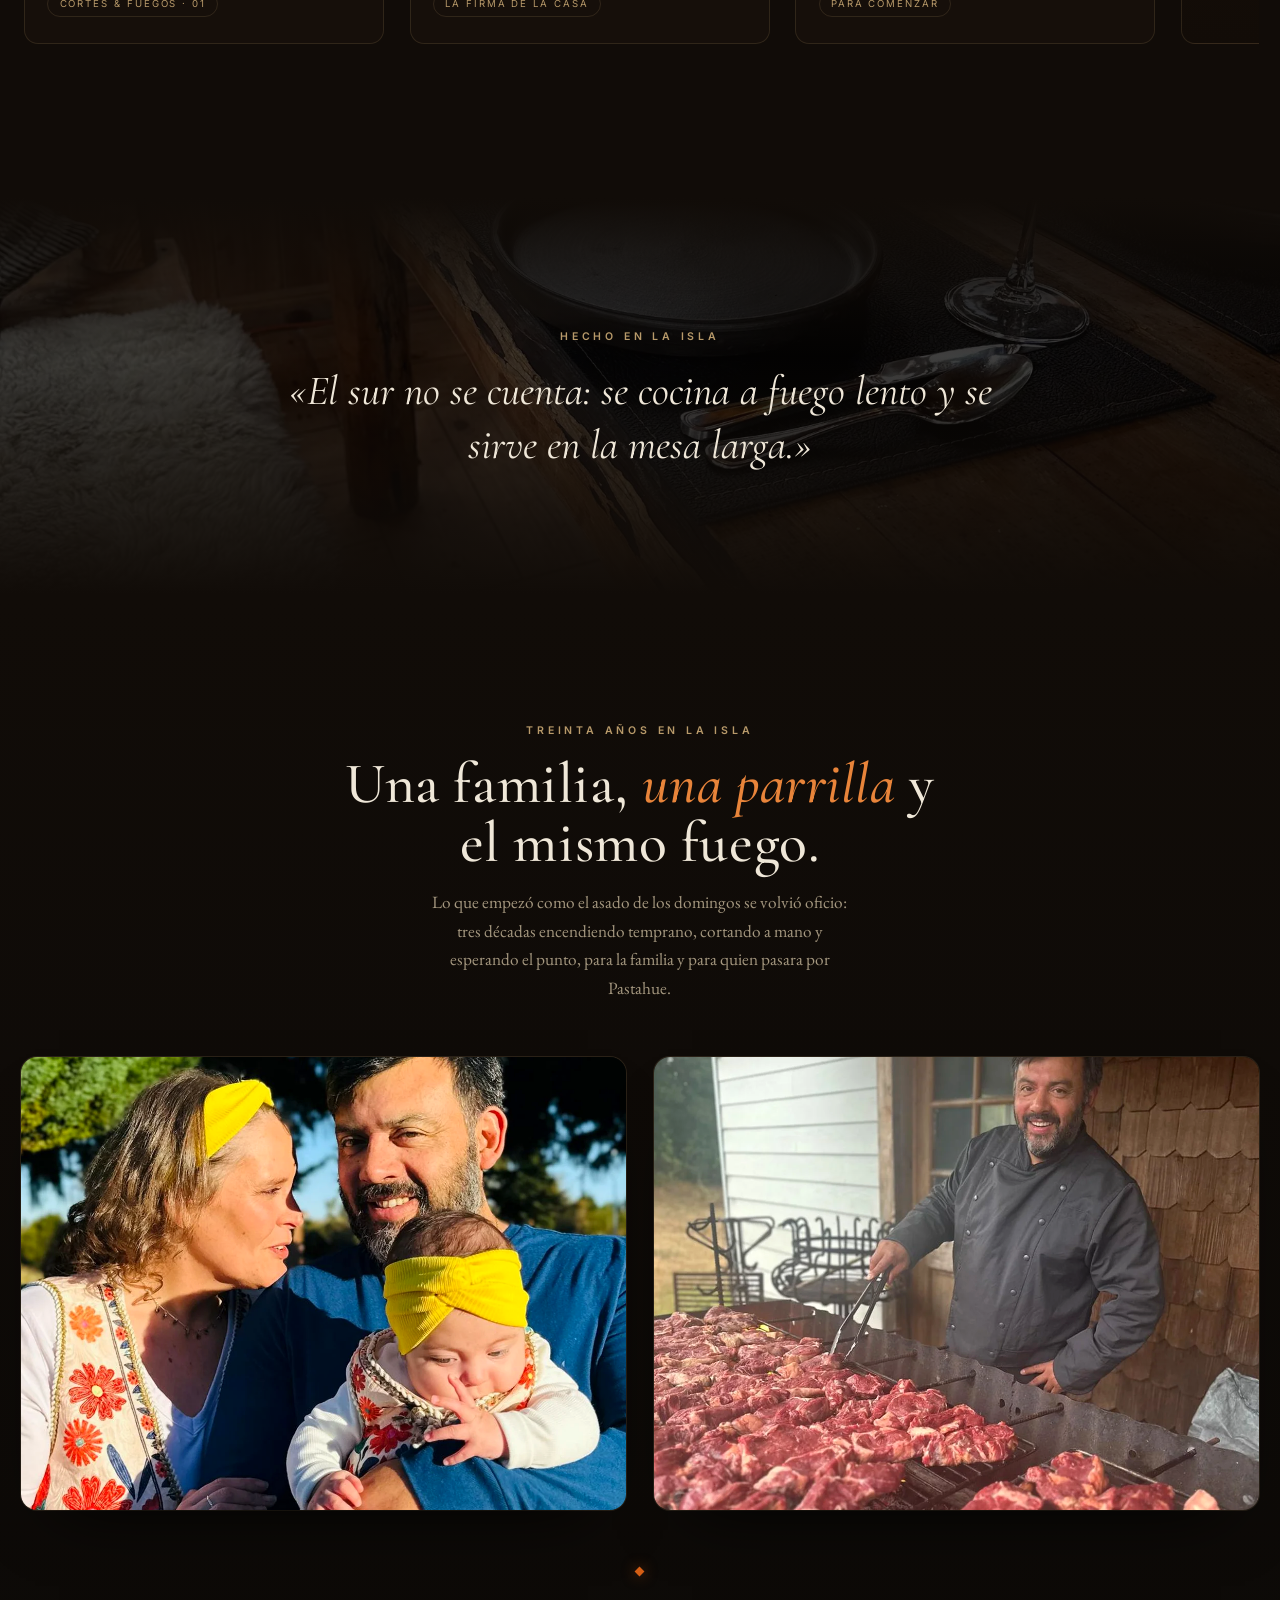
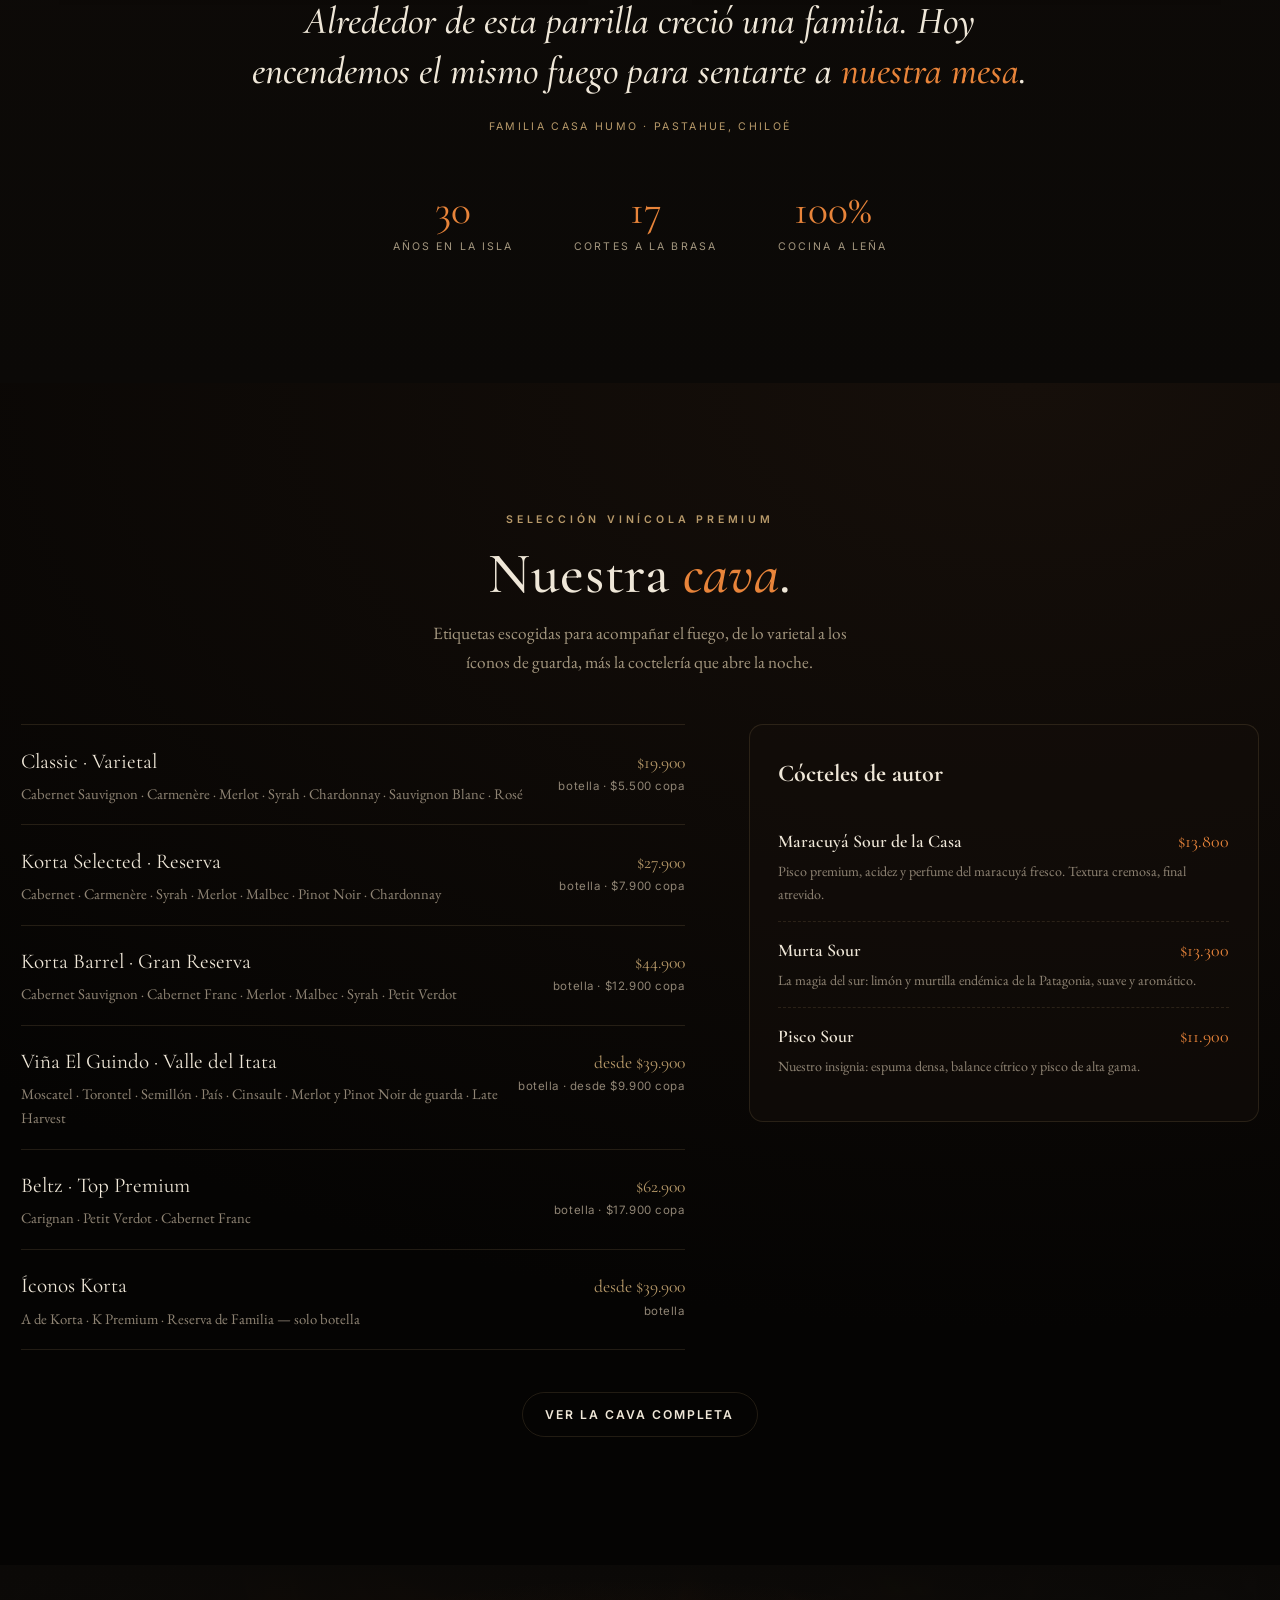
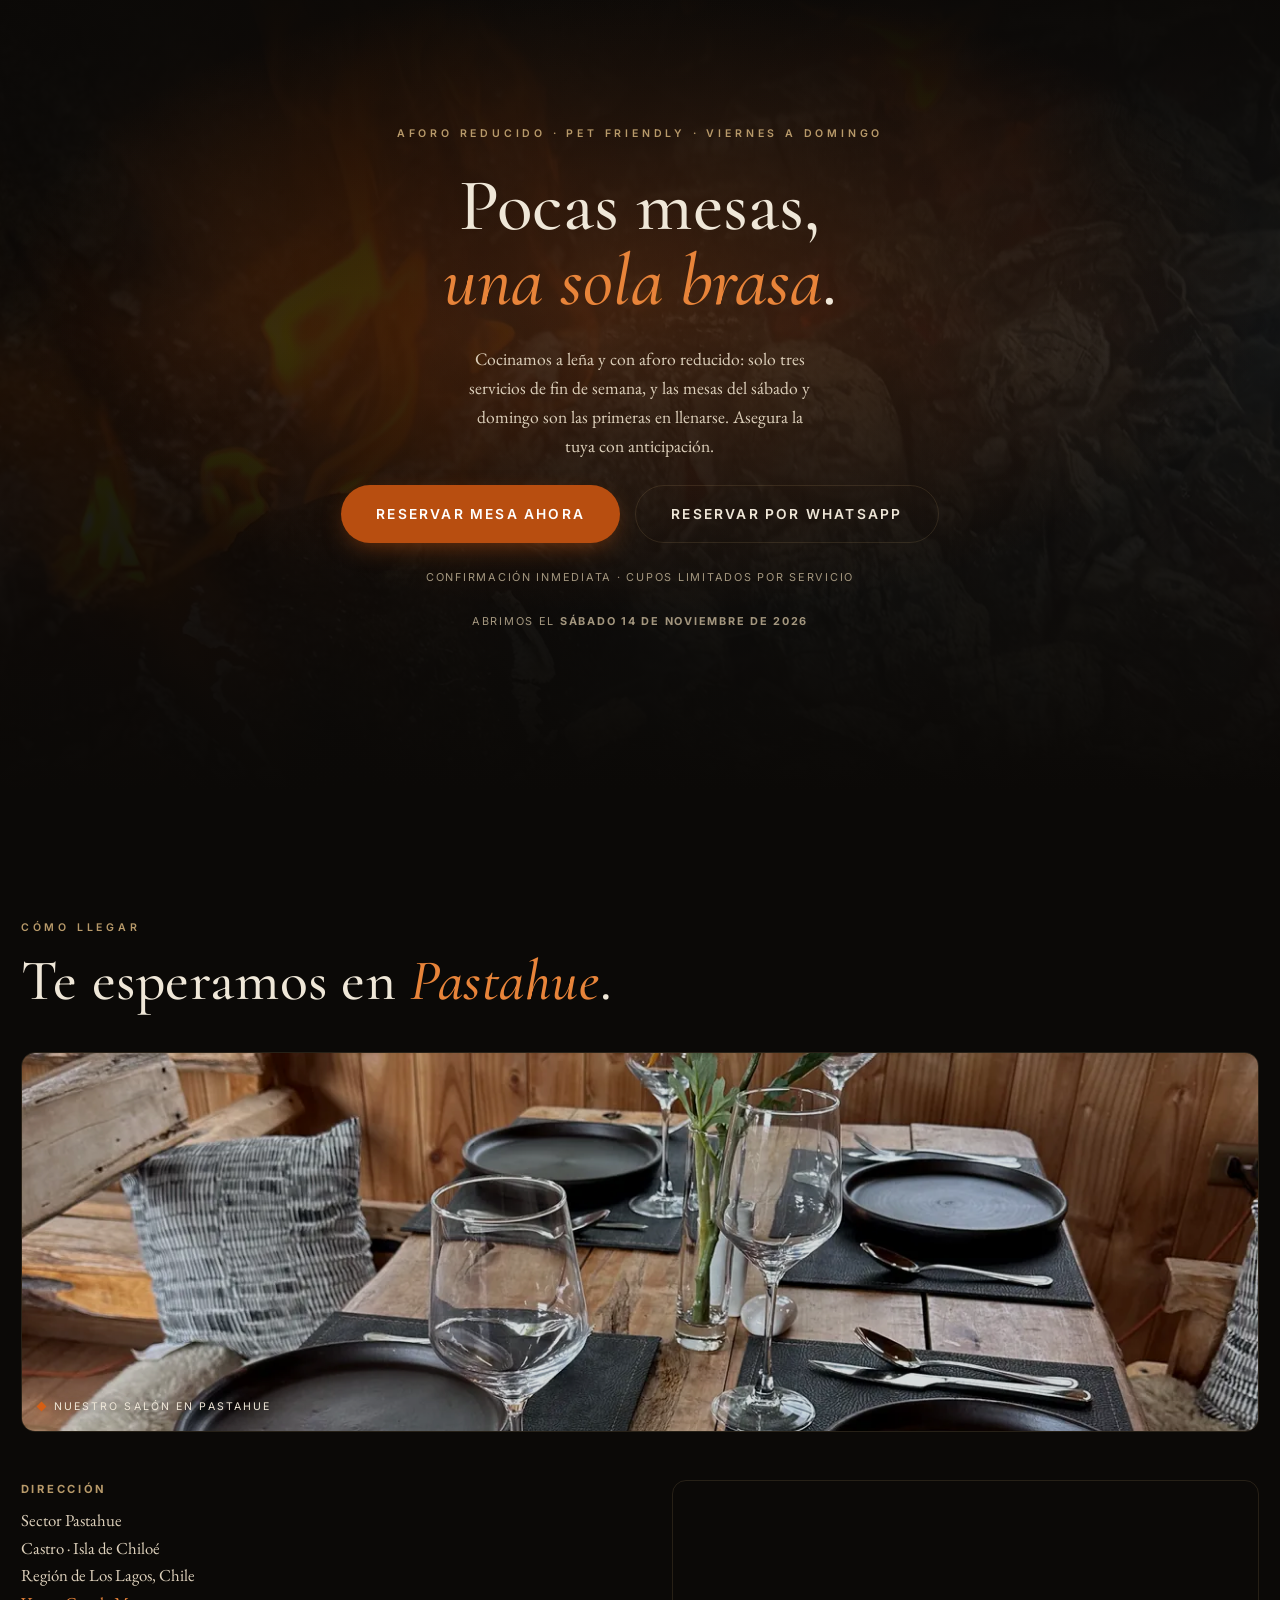
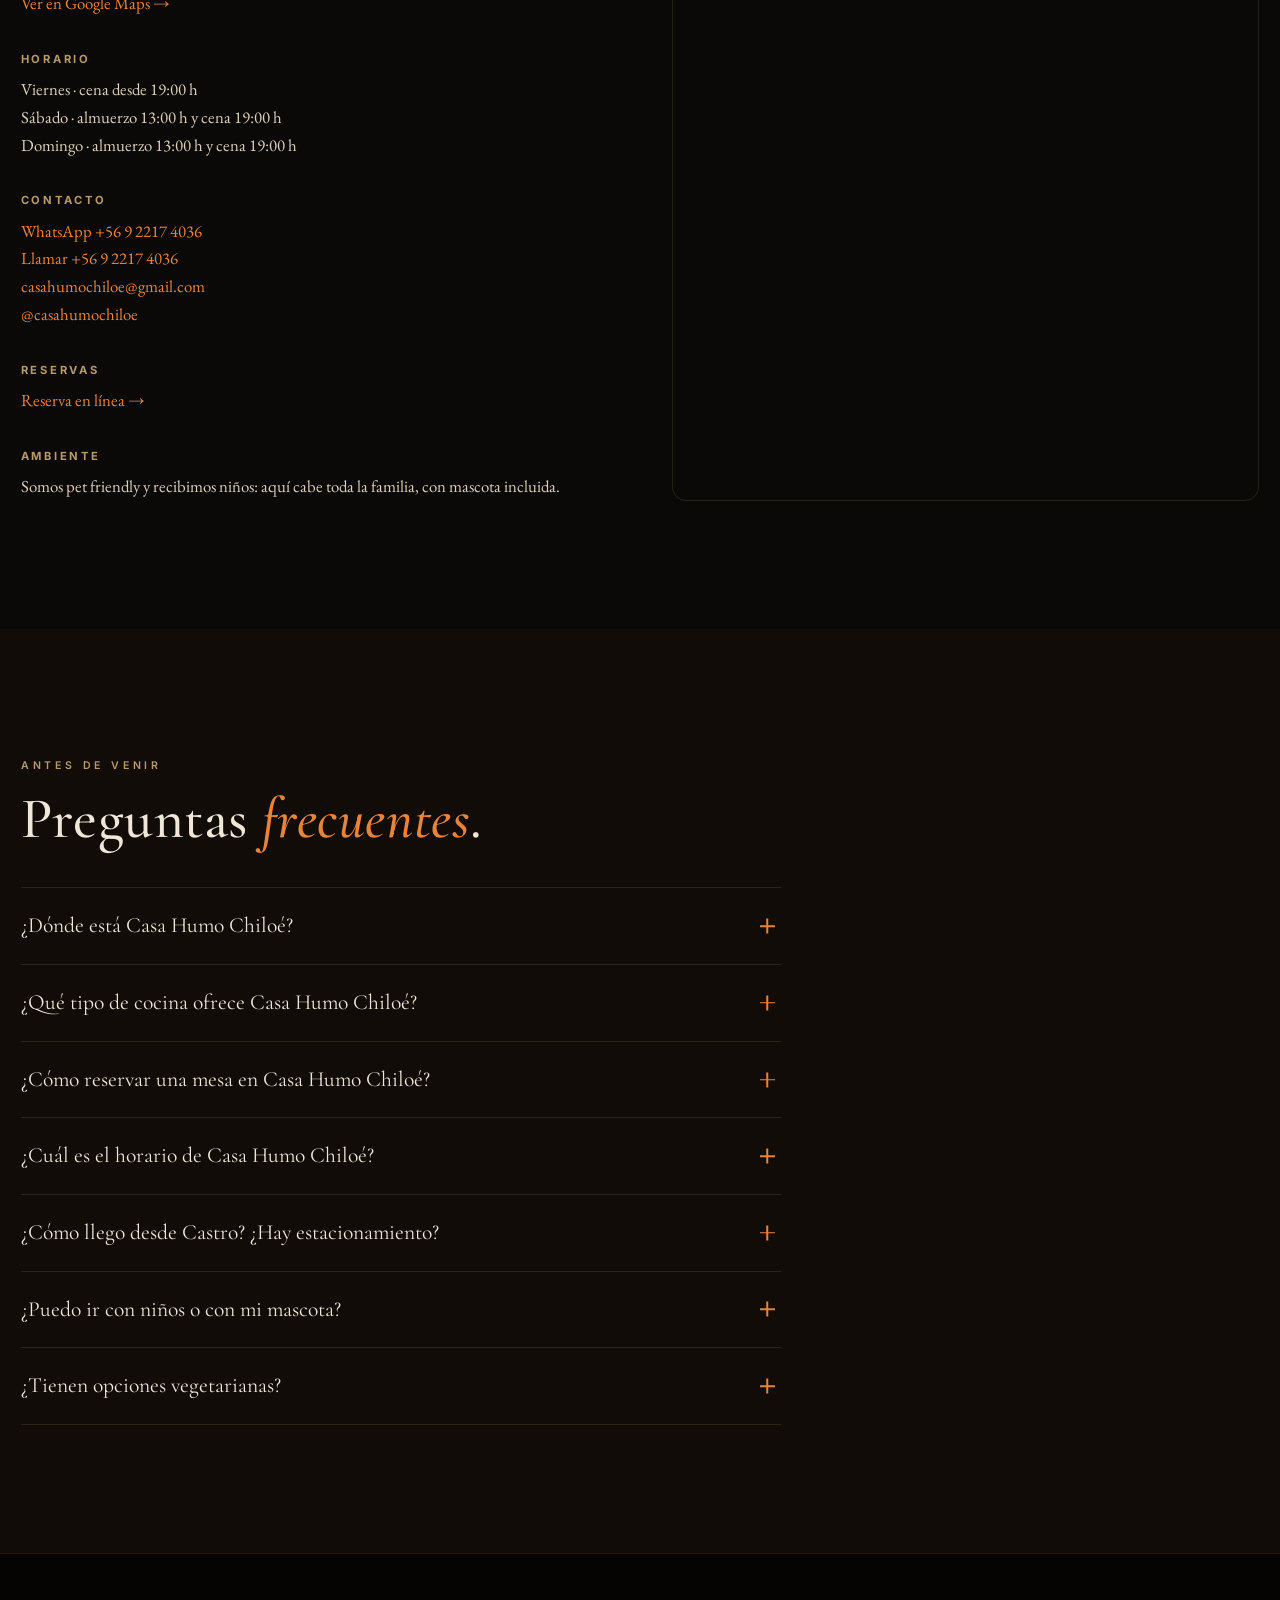
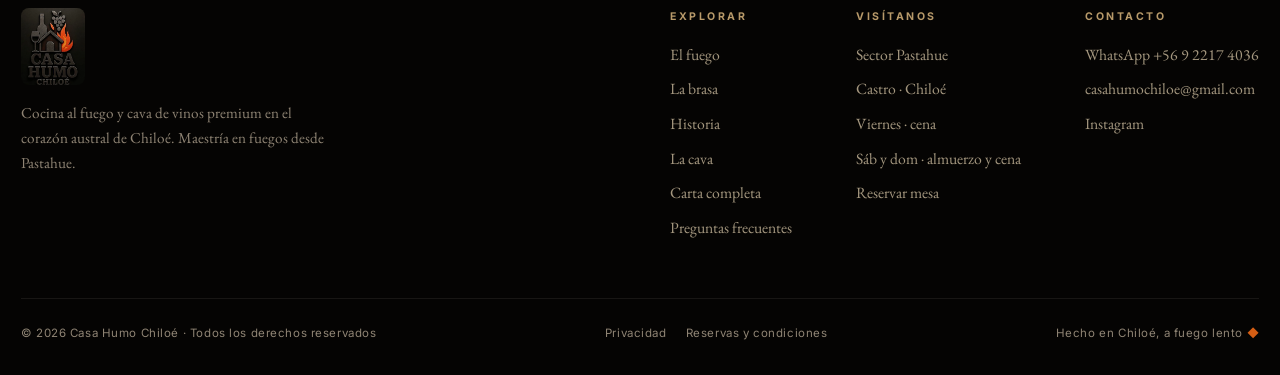
==== commit c9fdbb7b: "Agregar vinos de Vina El Guindo a la carta y la cava" ====
--- a/index.html
+++ b/index.html
@@ -357,6 +357,10 @@
           <div class="pr">$44.900<small>botella · $12.900 copa</small></div>
         </div>
         <div class="cava-row">
+          <div><div class="name">Viña El Guindo · Valle del Itata</div><div class="vars">Moscatel · Torontel · Semillón · País · Cinsault · Merlot y Pinot Noir de guarda · Late Harvest</div></div>
+          <div class="pr">desde $39.900<small>botella · desde $9.900 copa</small></div>
+        </div>
+        <div class="cava-row">
           <div><div class="name">Beltz · Top Premium</div><div class="vars">Carignan · Petit Verdot · Cabernet Franc</div></div>
           <div class="pr">$62.900<small>botella · $17.900 copa</small></div>
         </div>
